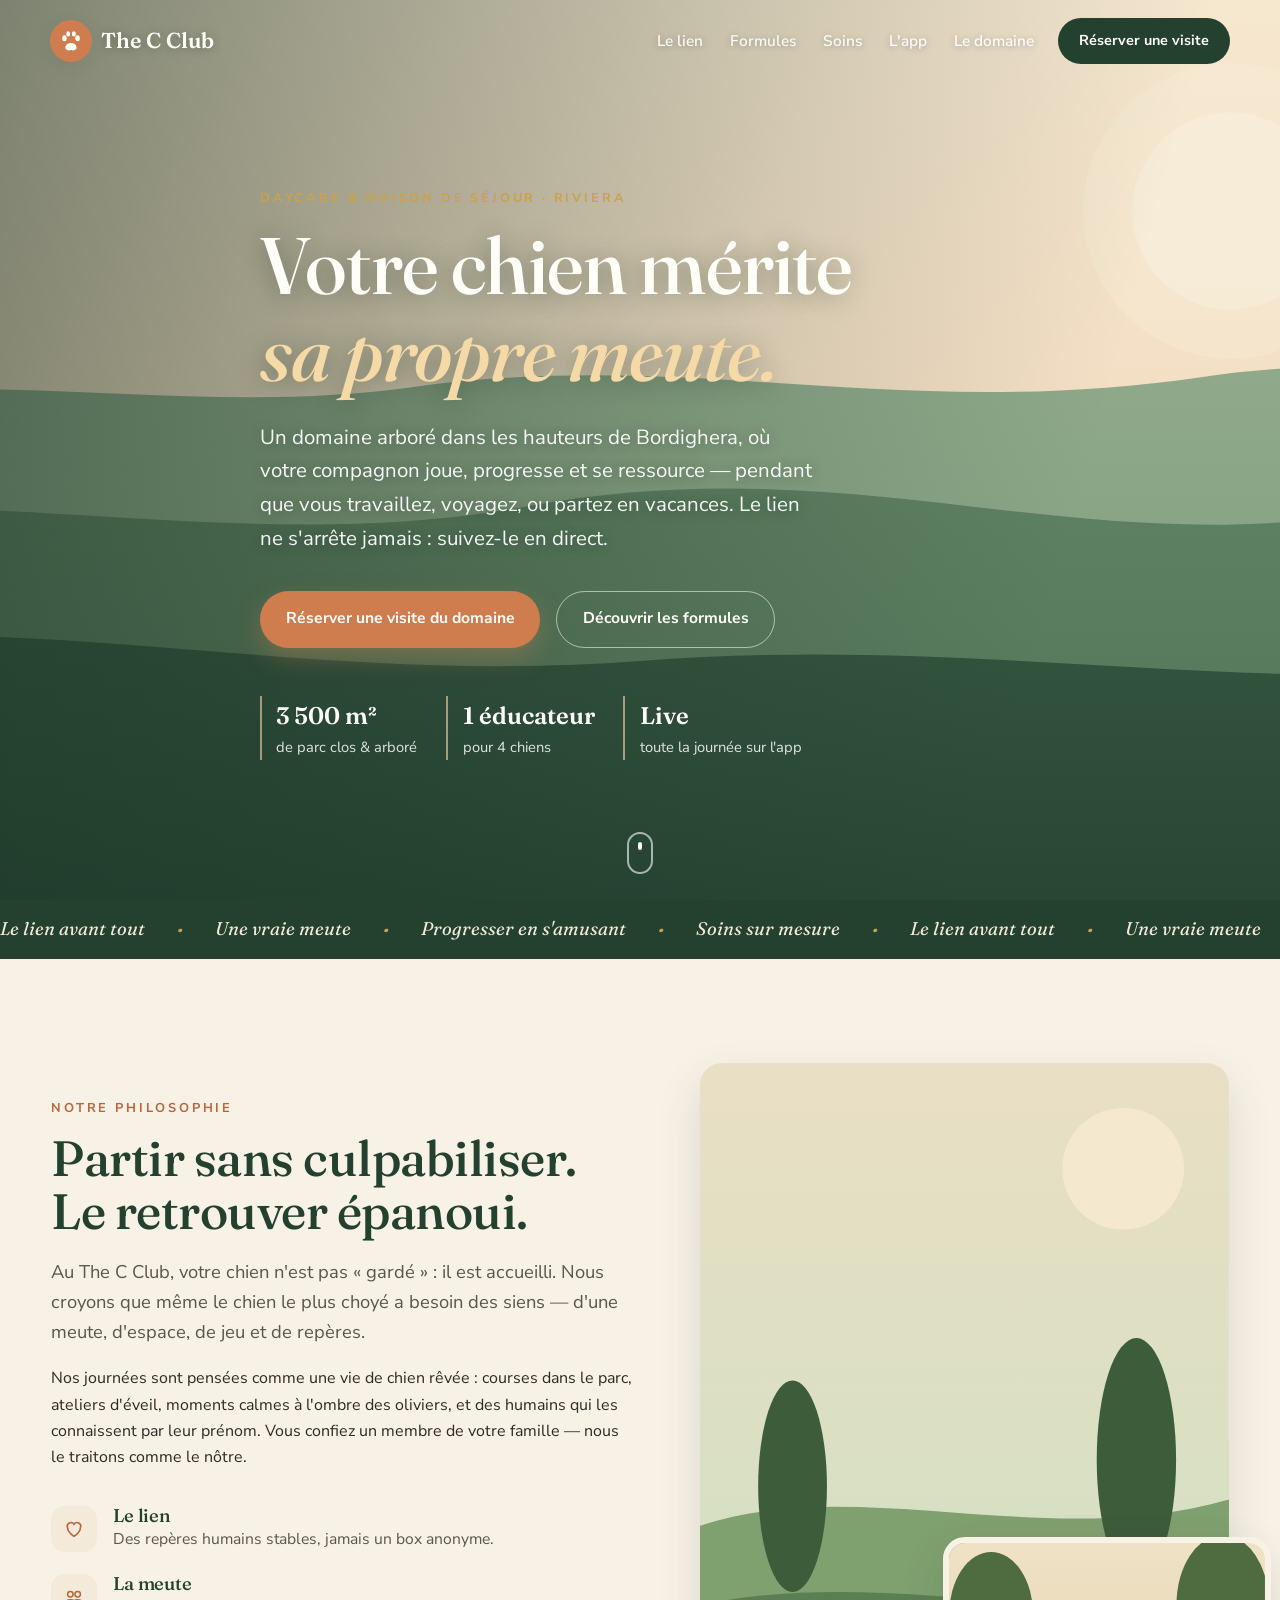
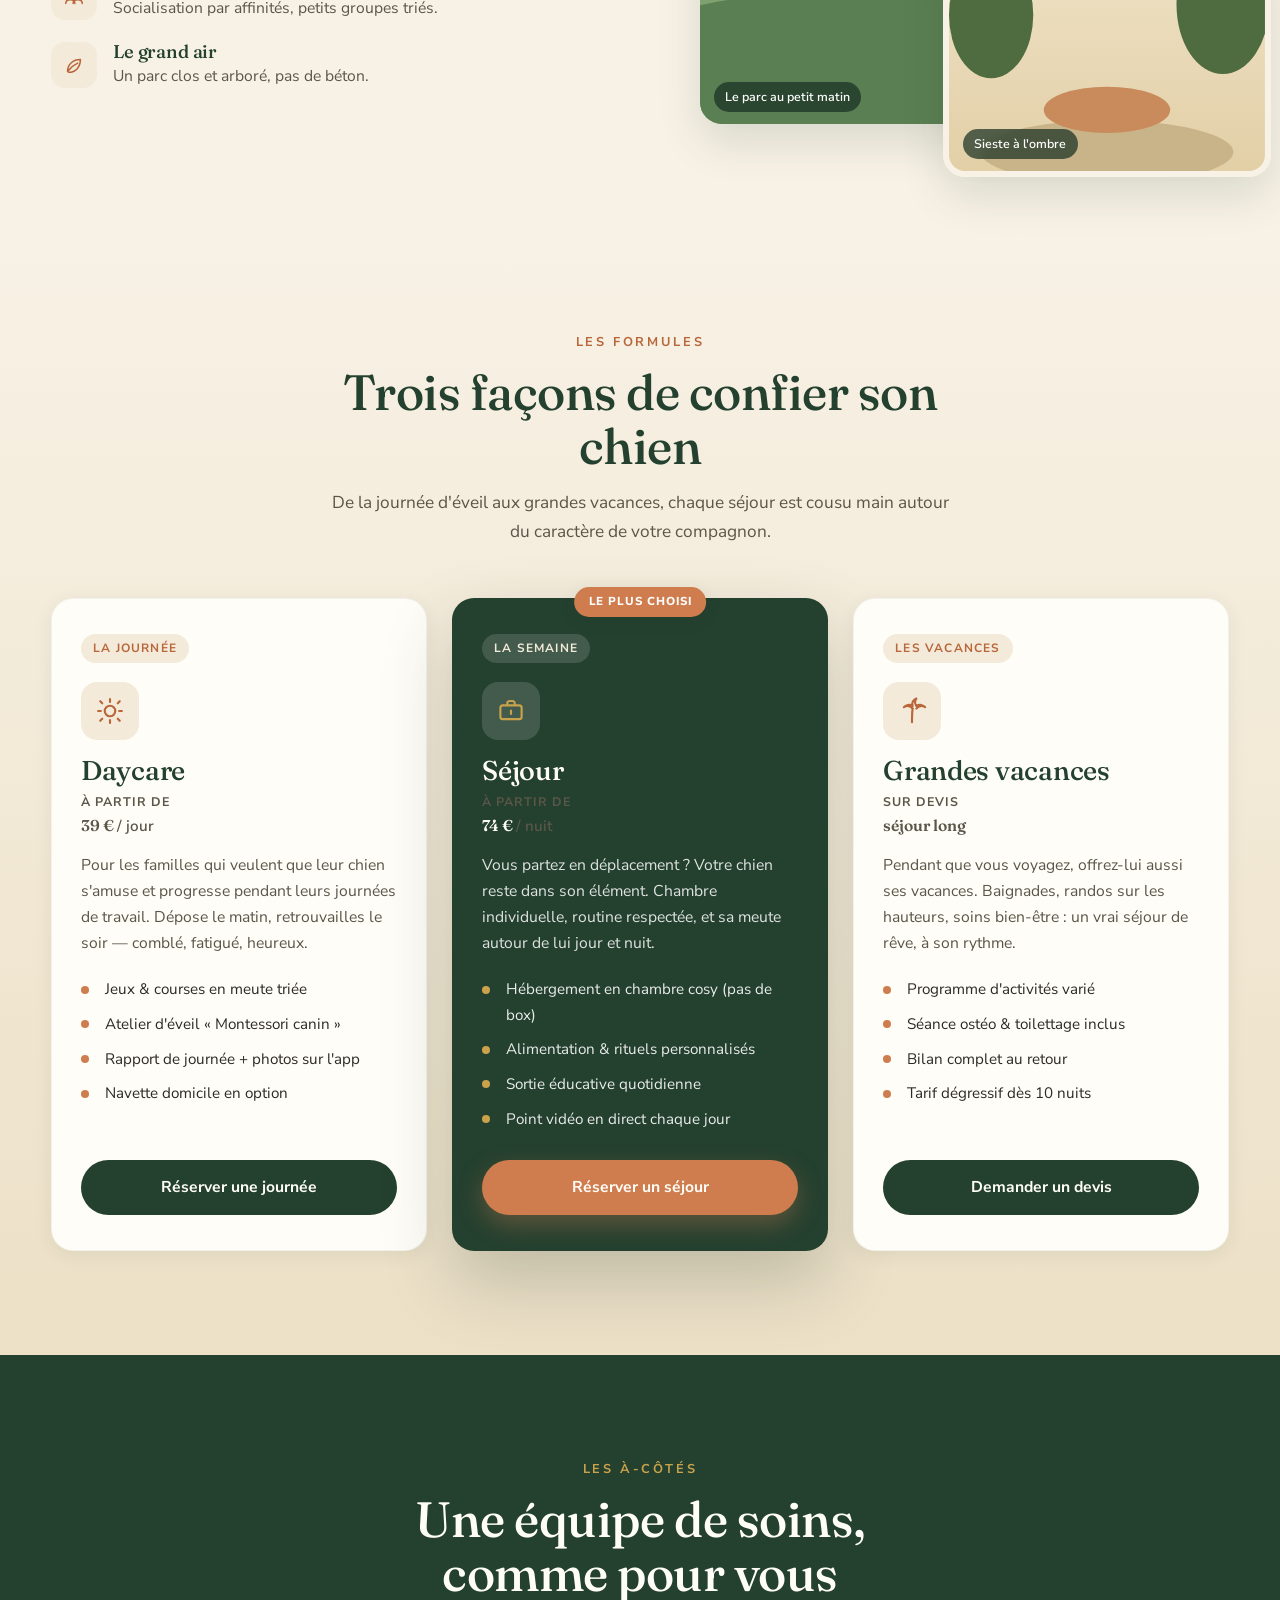
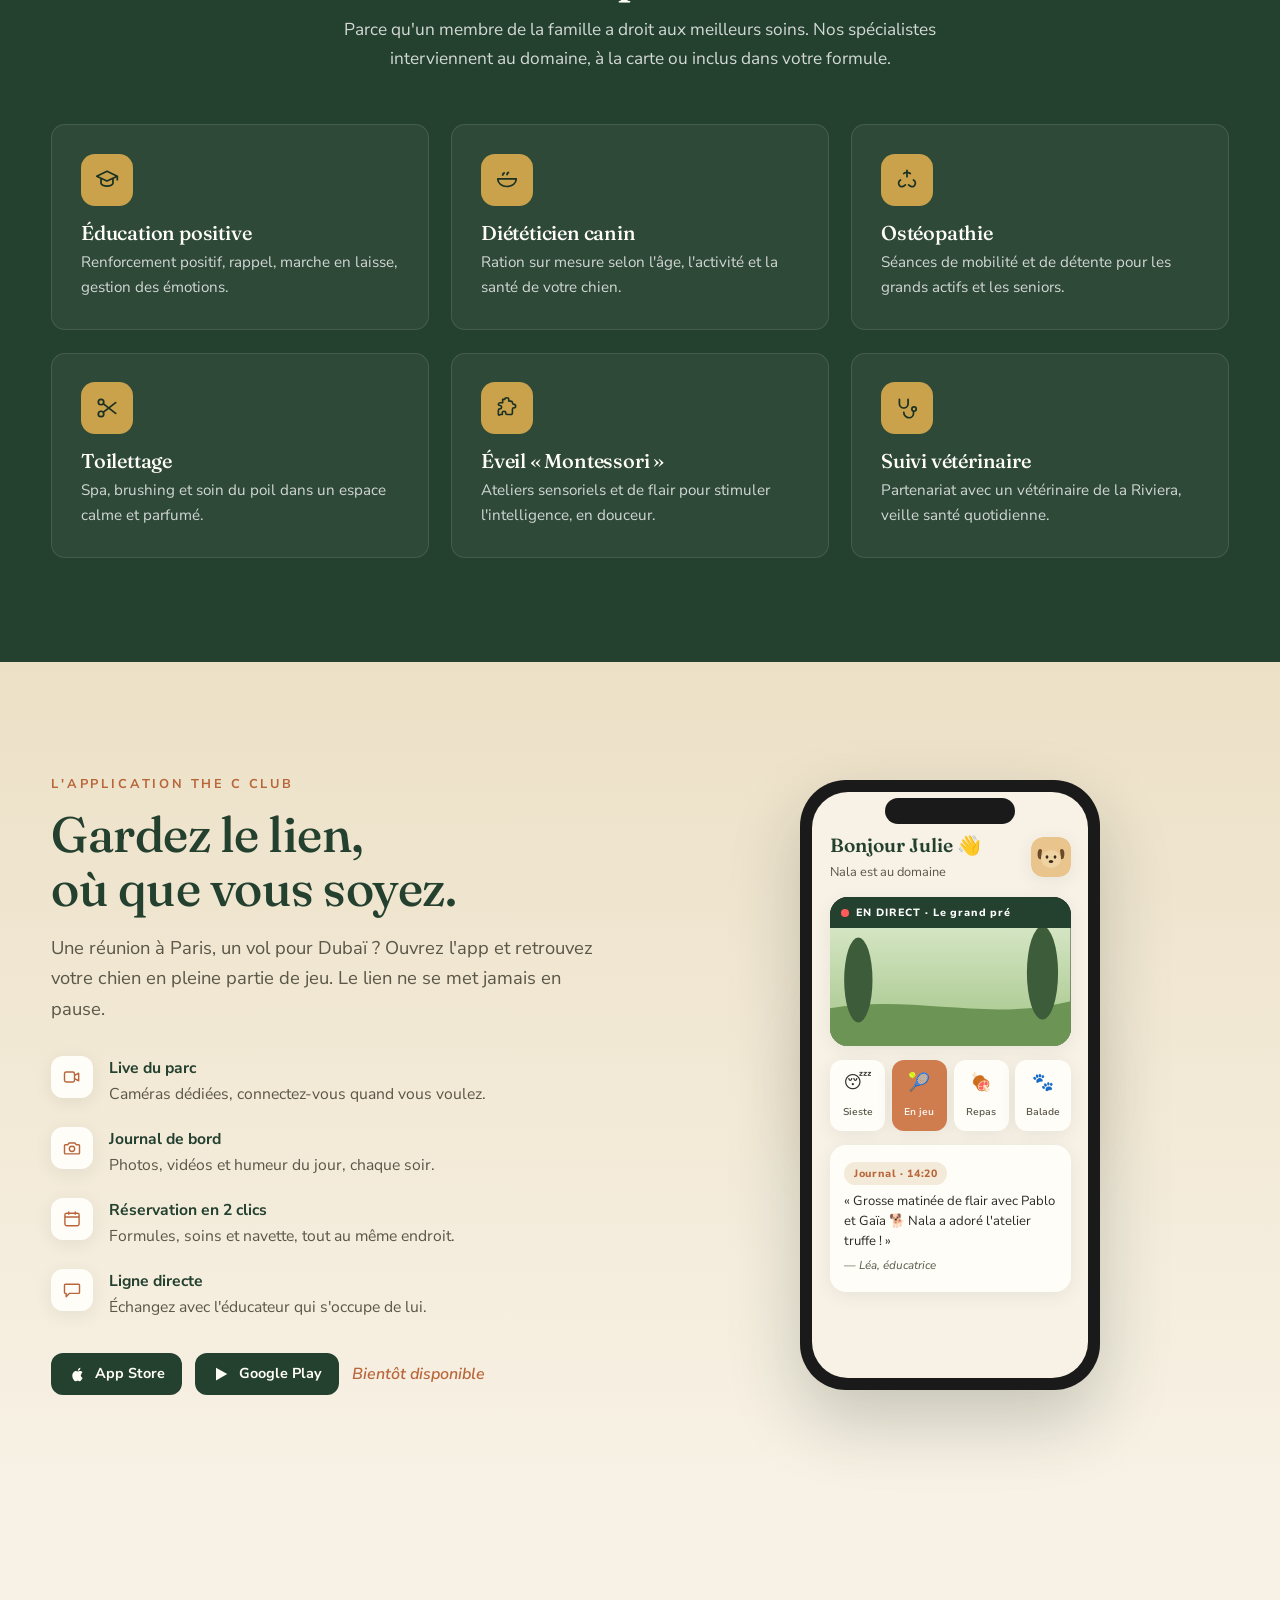
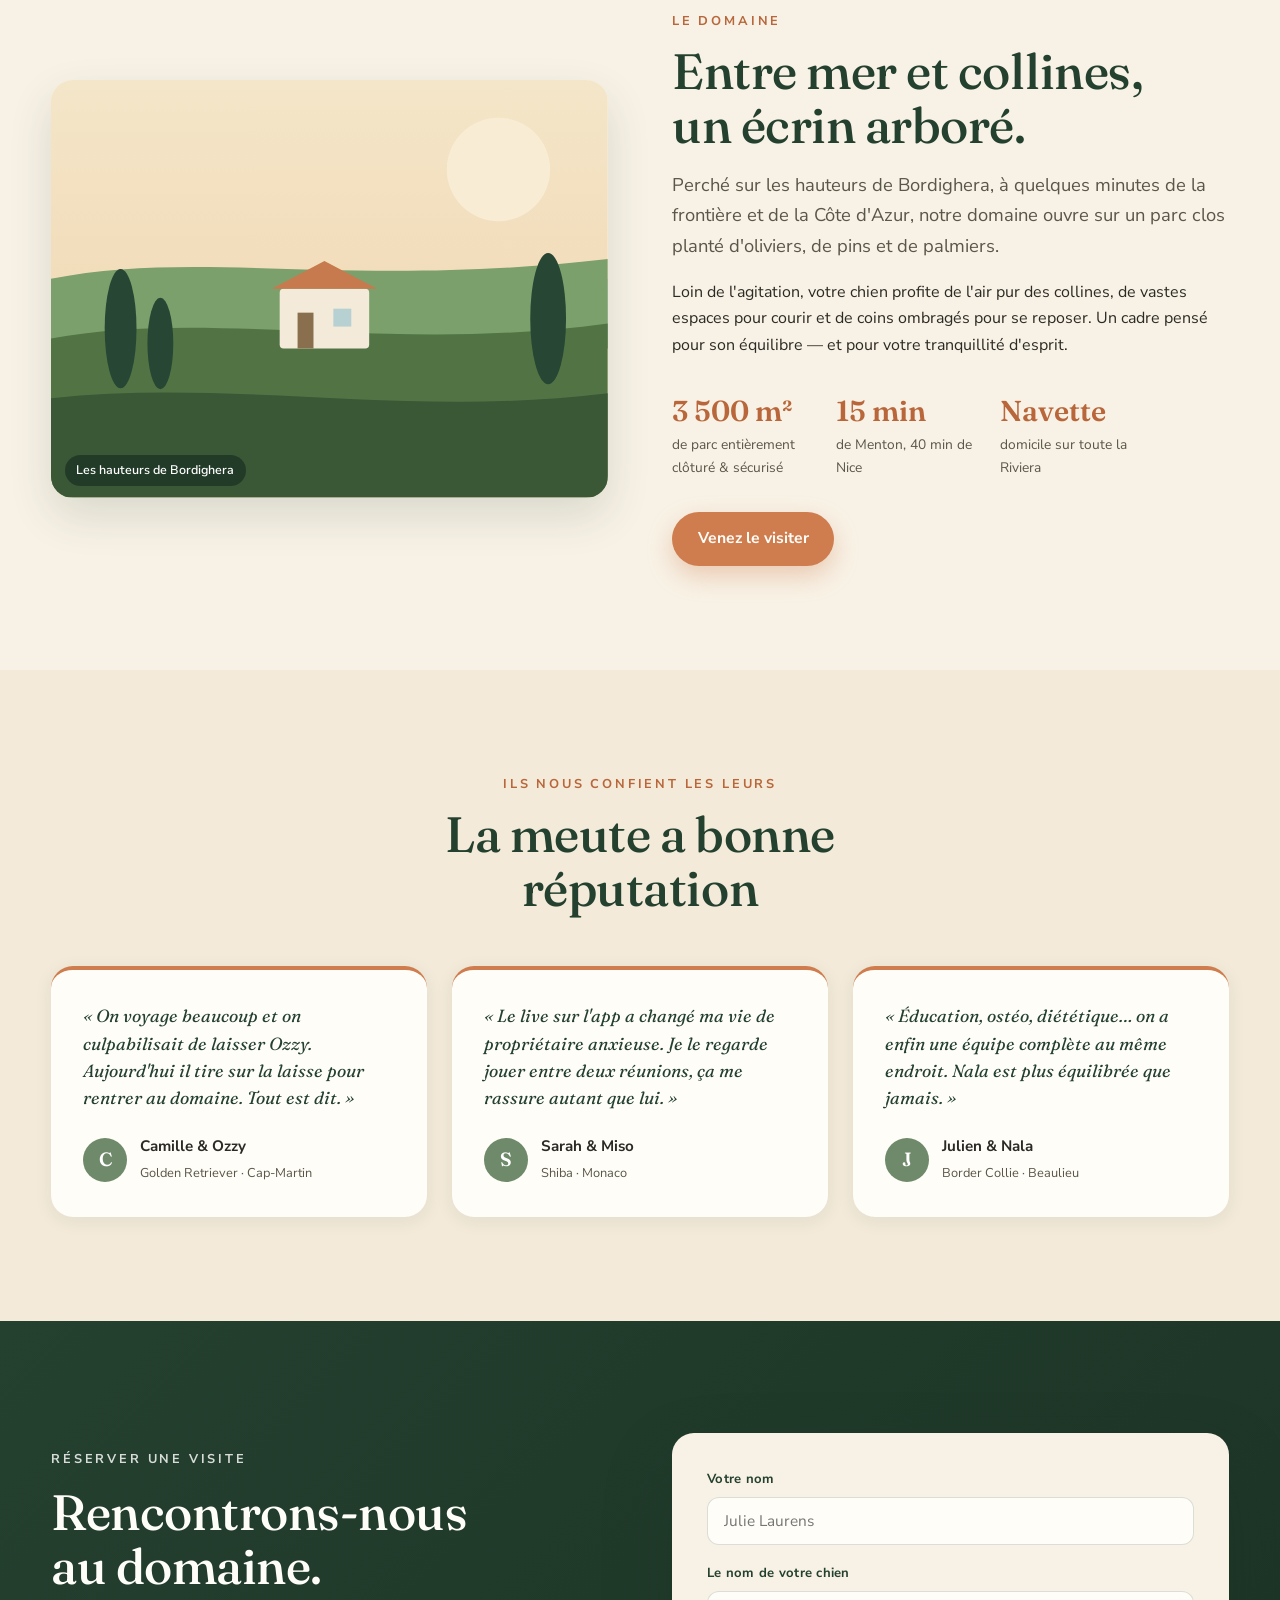
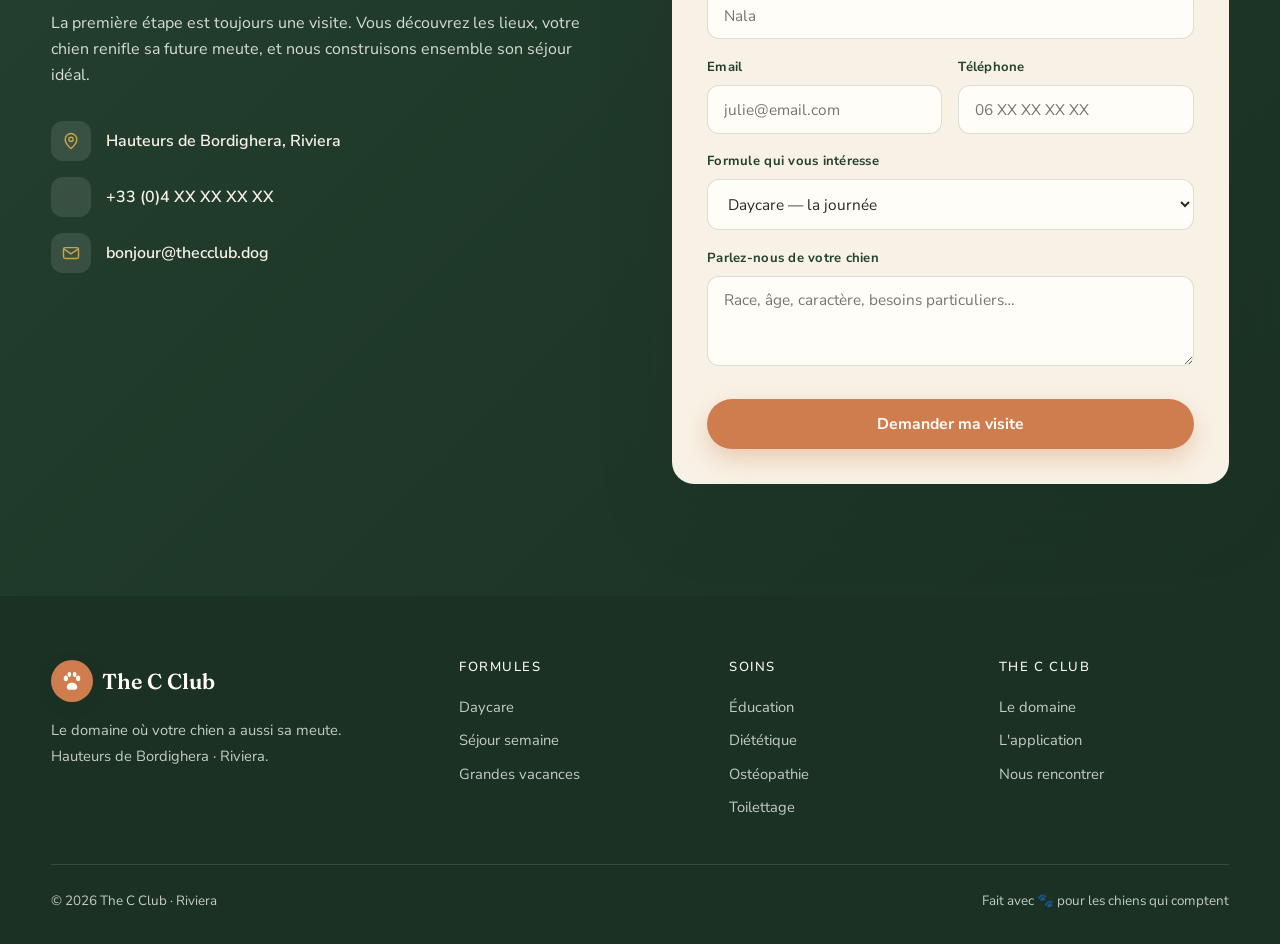
==== index.html @ 2857ec6e "The C Club — site vitrine (daycare & pension canine, Riviera) Co-Authored-By: Claude Opus 4.8 <norep" ====
<!DOCTYPE html>
<html lang="fr">
<head>
  <meta charset="UTF-8" />
  <meta name="viewport" content="width=device-width, initial-scale=1.0" />
  <title>The C Club — Maison de séjour & daycare pour chiens · Riviera</title>
  <meta name="description" content="The C Club — le club où votre chien passe ses journées et ses vacances. Daycare, séjours, éducation, soins et bien-être dans un parc arboré des hauteurs de Bordighera. Suivez-le en direct depuis l'app." />
  <link rel="preconnect" href="https://fonts.googleapis.com" />
  <link rel="preconnect" href="https://fonts.gstatic.com" crossorigin />
  <link href="https://fonts.googleapis.com/css2?family=Fraunces:ital,opsz,wght@0,9..144,400;0,9..144,500;0,9..144,600;1,9..144,400&family=Nunito+Sans:opsz,wght@6..12,400;6..12,500;6..12,600;6..12,700&display=swap" rel="stylesheet" />
  <link rel="stylesheet" href="styles.css" />
</head>
<body>

  <!-- ===================== NAV ===================== -->
  <header class="nav" id="nav">
    <div class="nav__inner">
      <a href="#accueil" class="brand" aria-label="The C Club, accueil">
        <span class="brand__mark" aria-hidden="true">
          <svg viewBox="0 0 32 32" width="30" height="30"><use href="#paw"/></svg>
        </span>
        <span class="brand__text">The&nbsp;C&nbsp;Club</span>
      </a>
      <nav class="nav__links" aria-label="Navigation principale">
        <a href="#concept">Le lien</a>
        <a href="#formules">Formules</a>
        <a href="#soins">Soins</a>
        <a href="#app">L'app</a>
        <a href="#domaine">Le domaine</a>
      </nav>
      <a href="#contact" class="btn btn--nav">Réserver une visite</a>
      <button class="nav__burger" id="burger" aria-label="Ouvrir le menu" aria-expanded="false">
        <span></span><span></span><span></span>
      </button>
    </div>
  </header>

  <!-- ===================== HERO ===================== -->
  <section class="hero" id="accueil">
    <div class="hero__scene" aria-hidden="true">
      <svg class="hero__landscape" viewBox="0 0 1440 640" preserveAspectRatio="xMidYMax slice">
        <defs>
          <linearGradient id="sky" x1="0" y1="0" x2="0" y2="1">
            <stop offset="0" stop-color="#f6e7cf"/>
            <stop offset="0.55" stop-color="#f3ddc2"/>
            <stop offset="1" stop-color="#eecfae"/>
          </linearGradient>
          <linearGradient id="hillFar" x1="0" y1="0" x2="0" y2="1">
            <stop offset="0" stop-color="#8fa98a"/><stop offset="1" stop-color="#7c9a7a"/>
          </linearGradient>
          <linearGradient id="hillMid" x1="0" y1="0" x2="0" y2="1">
            <stop offset="0" stop-color="#5f8163"/><stop offset="1" stop-color="#4f7256"/>
          </linearGradient>
          <linearGradient id="hillNear" x1="0" y1="0" x2="0" y2="1">
            <stop offset="0" stop-color="#33543f"/><stop offset="1" stop-color="#274634"/>
          </linearGradient>
        </defs>
        <rect width="1440" height="640" fill="url(#sky)"/>
        <circle cx="1140" cy="150" r="70" fill="#f7edd8" opacity="0.9"/>
        <circle cx="1140" cy="150" r="105" fill="#f7edd8" opacity="0.35"/>
        <!-- far hills -->
        <path d="M0 300 C 240 250 380 300 560 275 C 760 248 900 300 1120 268 C 1280 245 1380 285 1440 270 L1440 640 L0 640 Z" fill="url(#hillFar)"/>
        <!-- mid hills -->
        <path d="M0 380 C 220 330 420 400 640 360 C 880 316 1040 405 1260 360 C 1350 342 1410 372 1440 360 L1440 640 L0 640 Z" fill="url(#hillMid)"/>
        <!-- near hill / park -->
        <path d="M0 470 C 260 420 460 490 720 470 C 980 450 1180 505 1440 465 L1440 640 L0 640 Z" fill="url(#hillNear)"/>
        <!-- cypress trees (Riviera) -->
        <g fill="#20402f">
          <ellipse cx="180" cy="450" rx="16" ry="70"/><ellipse cx="230" cy="465" rx="13" ry="55"/>
          <ellipse cx="1230" cy="440" rx="17" ry="78"/><ellipse cx="1285" cy="458" rx="12" ry="58"/>
          <ellipse cx="1330" cy="470" rx="14" ry="50"/>
        </g>
      </svg>
    </div>

    <div class="hero__content">
      <p class="eyebrow eyebrow--light">Daycare & maison de séjour · Riviera</p>
      <h1 class="hero__title">Votre chien mérite<br/><em>sa propre meute.</em></h1>
      <p class="hero__lede">
        Un domaine arboré dans les hauteurs de Bordighera, où votre compagnon
        joue, progresse et se ressource — pendant que vous travaillez, voyagez,
        ou partez en vacances. Le lien ne s'arrête jamais&nbsp;: suivez-le en direct.
      </p>
      <div class="hero__cta">
        <a href="#contact" class="btn btn--primary">Réserver une visite du domaine</a>
        <a href="#formules" class="btn btn--ghost">Découvrir les formules</a>
      </div>
      <ul class="hero__trust">
        <li><strong>3&nbsp;500&nbsp;m²</strong> de parc clos & arboré</li>
        <li><strong>1&nbsp;éducateur</strong> pour 4&nbsp;chiens</li>
        <li><strong>Live</strong> toute la journée sur l'app</li>
      </ul>
    </div>

    <!-- playful floating dog -->
    <div class="hero__dog" aria-hidden="true">
      <svg viewBox="0 0 200 200" width="220" height="220"><use href="#dog"/></svg>
    </div>
    <div class="scroll-cue" aria-hidden="true"><span></span></div>
  </section>

  <!-- ===================== BANDEAU VALEURS ===================== -->
  <section class="ticker" aria-hidden="true">
    <div class="ticker__track">
      <span>Le lien avant tout</span><span class="dot">•</span>
      <span>Une vraie meute</span><span class="dot">•</span>
      <span>Progresser en s'amusant</span><span class="dot">•</span>
      <span>Soins sur mesure</span><span class="dot">•</span>
      <span>Le lien avant tout</span><span class="dot">•</span>
      <span>Une vraie meute</span><span class="dot">•</span>
      <span>Progresser en s'amusant</span><span class="dot">•</span>
      <span>Soins sur mesure</span><span class="dot">•</span>
    </div>
  </section>

  <!-- ===================== CONCEPT ===================== -->
  <section class="concept" id="concept">
    <div class="wrap concept__grid">
      <div class="concept__text reveal">
        <p class="eyebrow">Notre philosophie</p>
        <h2>Partir sans culpabiliser.<br/>Le retrouver épanoui.</h2>
        <p class="lead">
          Au The&nbsp;C&nbsp;Club, votre chien n'est pas « gardé » : il est accueilli.
          Nous croyons que même le chien le plus choyé a besoin des siens —
          d'une meute, d'espace, de jeu et de repères.
        </p>
        <p>
          Nos journées sont pensées comme une vie de chien rêvée&nbsp;: courses dans
          le parc, ateliers d'éveil, moments calmes à l'ombre des oliviers, et
          des humains qui les connaissent par leur prénom. Vous confiez un membre
          de votre famille — nous le traitons comme le nôtre.
        </p>
        <div class="pillars">
          <div class="pillar"><span class="pillar__ic"><svg viewBox="0 0 24 24" width="22"><use href="#heart"/></svg></span><div><h3>Le lien</h3><p>Des repères humains stables, jamais un box anonyme.</p></div></div>
          <div class="pillar"><span class="pillar__ic"><svg viewBox="0 0 24 24" width="22"><use href="#pack"/></svg></span><div><h3>La meute</h3><p>Socialisation par affinités, petits groupes triés.</p></div></div>
          <div class="pillar"><span class="pillar__ic"><svg viewBox="0 0 24 24" width="22"><use href="#leaf"/></svg></span><div><h3>Le grand air</h3><p>Un parc clos et arboré, pas de béton.</p></div></div>
        </div>
      </div>
      <div class="concept__visual reveal">
        <div class="photo photo--tall" data-caption="Le parc au petit matin">
          <svg viewBox="0 0 400 520" preserveAspectRatio="xMidYMid slice" aria-hidden="true"><use href="#scene-park"/></svg>
        </div>
        <div class="photo photo--small" data-caption="Sieste à l'ombre">
          <svg viewBox="0 0 300 220" preserveAspectRatio="xMidYMid slice" aria-hidden="true"><use href="#scene-rest"/></svg>
        </div>
      </div>
    </div>
  </section>

  <!-- ===================== FORMULES ===================== -->
  <section class="formules" id="formules">
    <div class="wrap">
      <div class="section-head reveal">
        <p class="eyebrow">Les formules</p>
        <h2>Trois façons de confier son chien</h2>
        <p class="section-head__sub">De la journée d'éveil aux grandes vacances, chaque séjour est cousu main autour du caractère de votre compagnon.</p>
      </div>

      <div class="cards">
        <article class="card reveal">
          <div class="card__tag">La journée</div>
          <div class="card__icon"><svg viewBox="0 0 24 24" width="30"><use href="#sun"/></svg></div>
          <h3>Daycare</h3>
          <p class="card__price"><span>à partir de</span> 39&nbsp;€ <em>/ jour</em></p>
          <p>Pour les familles qui veulent que leur chien s'amuse et progresse pendant leurs journées de travail. Dépose le matin, retrouvailles le soir — comblé, fatigué, heureux.</p>
          <ul class="card__list">
            <li>Jeux & courses en meute triée</li>
            <li>Atelier d'éveil « Montessori canin »</li>
            <li>Rapport de journée + photos sur l'app</li>
            <li>Navette domicile en option</li>
          </ul>
          <a href="#contact" class="btn btn--soft">Réserver une journée</a>
        </article>

        <article class="card card--feature reveal">
          <div class="card__ribbon">Le plus choisi</div>
          <div class="card__tag">La semaine</div>
          <div class="card__icon"><svg viewBox="0 0 24 24" width="30"><use href="#suitcase"/></svg></div>
          <h3>Séjour</h3>
          <p class="card__price"><span>à partir de</span> 74&nbsp;€ <em>/ nuit</em></p>
          <p>Vous partez en déplacement&nbsp;? Votre chien reste dans son élément. Chambre individuelle, routine respectée, et sa meute autour de lui jour et nuit.</p>
          <ul class="card__list">
            <li>Hébergement en chambre cosy (pas de box)</li>
            <li>Alimentation & rituels personnalisés</li>
            <li>Sortie éducative quotidienne</li>
            <li>Point vidéo en direct chaque jour</li>
          </ul>
          <a href="#contact" class="btn btn--primary">Réserver un séjour</a>
        </article>

        <article class="card reveal">
          <div class="card__tag">Les vacances</div>
          <div class="card__icon"><svg viewBox="0 0 24 24" width="30"><use href="#palm"/></svg></div>
          <h3>Grandes vacances</h3>
          <p class="card__price"><span>sur devis</span> séjour long</p>
          <p>Pendant que vous voyagez, offrez-lui aussi ses vacances. Baignades, randos sur les hauteurs, soins bien-être&nbsp;: un vrai séjour de rêve, à son rythme.</p>
          <ul class="card__list">
            <li>Programme d'activités varié</li>
            <li>Séance ostéo & toilettage inclus</li>
            <li>Bilan complet au retour</li>
            <li>Tarif dégressif dès 10 nuits</li>
          </ul>
          <a href="#contact" class="btn btn--soft">Demander un devis</a>
        </article>
      </div>
    </div>
  </section>

  <!-- ===================== SOINS / SERVICES ===================== -->
  <section class="soins" id="soins">
    <div class="wrap">
      <div class="section-head reveal">
        <p class="eyebrow eyebrow--light">Les à-côtés</p>
        <h2>Une équipe de soins, comme pour vous</h2>
        <p class="section-head__sub">Parce qu'un membre de la famille a droit aux meilleurs soins. Nos spécialistes interviennent au domaine, à la carte ou inclus dans votre formule.</p>
      </div>

      <div class="soins__grid">
        <div class="soin reveal"><span class="soin__ic"><svg viewBox="0 0 24 24" width="26"><use href="#graduate"/></svg></span><h3>Éducation positive</h3><p>Renforcement positif, rappel, marche en laisse, gestion des émotions.</p></div>
        <div class="soin reveal"><span class="soin__ic"><svg viewBox="0 0 24 24" width="26"><use href="#bowl"/></svg></span><h3>Diététicien canin</h3><p>Ration sur mesure selon l'âge, l'activité et la santé de votre chien.</p></div>
        <div class="soin reveal"><span class="soin__ic"><svg viewBox="0 0 24 24" width="26"><use href="#hands"/></svg></span><h3>Ostéopathie</h3><p>Séances de mobilité et de détente pour les grands actifs et les seniors.</p></div>
        <div class="soin reveal"><span class="soin__ic"><svg viewBox="0 0 24 24" width="26"><use href="#scissors"/></svg></span><h3>Toilettage</h3><p>Spa, brushing et soin du poil dans un espace calme et parfumé.</p></div>
        <div class="soin reveal"><span class="soin__ic"><svg viewBox="0 0 24 24" width="26"><use href="#puzzle"/></svg></span><h3>Éveil « Montessori »</h3><p>Ateliers sensoriels et de flair pour stimuler l'intelligence, en douceur.</p></div>
        <div class="soin reveal"><span class="soin__ic"><svg viewBox="0 0 24 24" width="26"><use href="#stethoscope"/></svg></span><h3>Suivi vétérinaire</h3><p>Partenariat avec un vétérinaire de la Riviera, veille santé quotidienne.</p></div>
      </div>
    </div>
  </section>

  <!-- ===================== APP ===================== -->
  <section class="app" id="app">
    <div class="wrap app__grid">
      <div class="app__text reveal">
        <p class="eyebrow">L'application The&nbsp;C&nbsp;Club</p>
        <h2>Gardez le lien,<br/>où que vous soyez.</h2>
        <p class="lead">Une réunion à Paris, un vol pour Dubaï&nbsp;? Ouvrez l'app et retrouvez votre chien en pleine partie de jeu. Le lien ne se met jamais en pause.</p>
        <ul class="app__features">
          <li><span><svg viewBox="0 0 24 24" width="20"><use href="#video"/></svg></span><div><strong>Live du parc</strong><br/>Caméras dédiées, connectez-vous quand vous voulez.</div></li>
          <li><span><svg viewBox="0 0 24 24" width="20"><use href="#camera"/></svg></span><div><strong>Journal de bord</strong><br/>Photos, vidéos et humeur du jour, chaque soir.</div></li>
          <li><span><svg viewBox="0 0 24 24" width="20"><use href="#calendar"/></svg></span><div><strong>Réservation en 2 clics</strong><br/>Formules, soins et navette, tout au même endroit.</div></li>
          <li><span><svg viewBox="0 0 24 24" width="20"><use href="#chat"/></svg></span><div><strong>Ligne directe</strong><br/>Échangez avec l'éducateur qui s'occupe de lui.</div></li>
        </ul>
        <div class="app__badges">
          <span class="store-badge"><svg viewBox="0 0 24 24" width="18"><use href="#apple"/></svg> App Store</span>
          <span class="store-badge"><svg viewBox="0 0 24 24" width="18"><use href="#play"/></svg> Google Play</span>
          <em class="app__soon">Bientôt disponible</em>
        </div>
      </div>

      <div class="app__phone reveal">
        <div class="phone">
          <div class="phone__notch"></div>
          <div class="phone__screen">
            <div class="app-ui">
              <div class="app-ui__top">
                <div><p class="app-ui__hello">Bonjour Julie 👋</p><p class="app-ui__sub">Nala est au domaine</p></div>
                <div class="app-ui__ava"><svg viewBox="0 0 40 40" width="40"><use href="#dogface"/></svg></div>
              </div>
              <div class="app-ui__live">
                <div class="app-ui__livehdr"><span class="live-dot"></span> EN DIRECT · Le grand pré</div>
                <div class="app-ui__cam"><svg viewBox="0 0 340 200" preserveAspectRatio="xMidYMid slice" aria-hidden="true"><use href="#scene-live"/></svg></div>
              </div>
              <div class="app-ui__mood">
                <div class="mood"><span>😴</span><small>Sieste</small></div>
                <div class="mood mood--on"><span>🎾</span><small>En jeu</small></div>
                <div class="mood"><span>🍖</span><small>Repas</small></div>
                <div class="mood"><span>🐾</span><small>Balade</small></div>
              </div>
              <div class="app-ui__card">
                <div class="app-ui__cardhdr"><span class="tag-soft">Journal · 14:20</span></div>
                <p>« Grosse matinée de flair avec Pablo et Gaïa 🐕 Nala a adoré l'atelier truffe&nbsp;! »</p>
                <span class="by">— Léa, éducatrice</span>
              </div>
            </div>
          </div>
        </div>
        <div class="app__glow" aria-hidden="true"></div>
      </div>
    </div>
  </section>

  <!-- ===================== DOMAINE ===================== -->
  <section class="domaine" id="domaine">
    <div class="wrap domaine__grid">
      <div class="domaine__visual reveal">
        <div class="photo photo--wide" data-caption="Les hauteurs de Bordighera">
          <svg viewBox="0 0 560 420" preserveAspectRatio="xMidYMid slice" aria-hidden="true"><use href="#scene-domaine"/></svg>
        </div>
      </div>
      <div class="domaine__text reveal">
        <p class="eyebrow">Le domaine</p>
        <h2>Entre mer et collines,<br/>un écrin arboré.</h2>
        <p class="lead">Perché sur les hauteurs de Bordighera, à quelques minutes de la frontière et de la Côte d'Azur, notre domaine ouvre sur un parc clos planté d'oliviers, de pins et de palmiers.</p>
        <p>Loin de l'agitation, votre chien profite de l'air pur des collines, de vastes espaces pour courir et de coins ombragés pour se reposer. Un cadre pensé pour son équilibre — et pour votre tranquillité d'esprit.</p>
        <ul class="domaine__pts">
          <li><strong>3&nbsp;500&nbsp;m²</strong><span>de parc entièrement clôturé & sécurisé</span></li>
          <li><strong>15&nbsp;min</strong><span>de Menton, 40&nbsp;min de Nice</span></li>
          <li><strong>Navette</strong><span>domicile sur toute la Riviera</span></li>
        </ul>
        <a href="#contact" class="btn btn--primary">Venez le visiter</a>
      </div>
    </div>
  </section>

  <!-- ===================== TÉMOIGNAGES ===================== -->
  <section class="temoignages">
    <div class="wrap">
      <div class="section-head reveal"><p class="eyebrow">Ils nous confient les leurs</p><h2>La meute a bonne réputation</h2></div>
      <div class="quotes">
        <blockquote class="quote reveal">
          <p>« On voyage beaucoup et on culpabilisait de laisser Ozzy. Aujourd'hui il tire sur la laisse pour <em>rentrer</em> au domaine. Tout est dit. »</p>
          <footer><span class="quote__ava">C</span><div><strong>Camille & Ozzy</strong><small>Golden Retriever · Cap-Martin</small></div></footer>
        </blockquote>
        <blockquote class="quote reveal">
          <p>« Le live sur l'app a changé ma vie de propriétaire anxieuse. Je le regarde jouer entre deux réunions, ça me rassure autant que lui. »</p>
          <footer><span class="quote__ava">S</span><div><strong>Sarah & Miso</strong><small>Shiba · Monaco</small></div></footer>
        </blockquote>
        <blockquote class="quote reveal">
          <p>« Éducation, ostéo, diététique… on a enfin une équipe complète au même endroit. Nala est plus équilibrée que jamais. »</p>
          <footer><span class="quote__ava">J</span><div><strong>Julien & Nala</strong><small>Border Collie · Beaulieu</small></div></footer>
        </blockquote>
      </div>
    </div>
  </section>

  <!-- ===================== CONTACT / CTA ===================== -->
  <section class="contact" id="contact">
    <div class="wrap contact__grid">
      <div class="contact__intro reveal">
        <p class="eyebrow eyebrow--light">Réserver une visite</p>
        <h2>Rencontrons-nous<br/>au domaine.</h2>
        <p>La première étape est toujours une visite. Vous découvrez les lieux, votre chien renifle sa future meute, et nous construisons ensemble son séjour idéal.</p>
        <ul class="contact__info">
          <li><span><svg viewBox="0 0 24 24" width="20"><use href="#pin"/></svg></span>Hauteurs de Bordighera, Riviera</li>
          <li><span><svg viewBox="0 0 24 24" width="20"><use href="#phone"/></svg></span>+33 (0)4 XX XX XX XX</li>
          <li><span><svg viewBox="0 0 24 24" width="20"><use href="#mail"/></svg></span>bonjour@thecclub.dog</li>
        </ul>
      </div>

      <form class="contact__form reveal" id="contactForm" novalidate>
        <div class="field"><label for="name">Votre nom</label><input id="name" name="name" type="text" placeholder="Julie Laurens" required /></div>
        <div class="field"><label for="dog">Le nom de votre chien</label><input id="dog" name="dog" type="text" placeholder="Nala" /></div>
        <div class="field field--row">
          <div><label for="email">Email</label><input id="email" name="email" type="email" placeholder="julie@email.com" required /></div>
          <div><label for="phone">Téléphone</label><input id="phone" name="phone" type="tel" placeholder="06 XX XX XX XX" /></div>
        </div>
        <div class="field"><label for="formule">Formule qui vous intéresse</label>
          <select id="formule" name="formule">
            <option>Daycare — la journée</option>
            <option>Séjour — la semaine</option>
            <option>Grandes vacances</option>
            <option>Je ne sais pas encore</option>
          </select>
        </div>
        <div class="field"><label for="msg">Parlez-nous de votre chien</label><textarea id="msg" name="msg" rows="3" placeholder="Race, âge, caractère, besoins particuliers…"></textarea></div>
        <button type="submit" class="btn btn--primary btn--block">Demander ma visite</button>
        <p class="form-note" id="formNote" hidden>Merci&nbsp;! Nous vous recontactons sous 24&nbsp;h pour organiser votre visite. 🐾</p>
      </form>
    </div>
  </section>

  <!-- ===================== FOOTER ===================== -->
  <footer class="footer">
    <div class="wrap footer__grid">
      <div class="footer__brand">
        <a href="#accueil" class="brand brand--light">
          <span class="brand__mark" aria-hidden="true"><svg viewBox="0 0 32 32" width="28"><use href="#paw"/></svg></span>
          <span class="brand__text">The&nbsp;C&nbsp;Club</span>
        </a>
        <p>Le domaine où votre chien a aussi sa meute.<br/>Hauteurs de Bordighera · Riviera.</p>
      </div>
      <div class="footer__col"><h4>Formules</h4><a href="#formules">Daycare</a><a href="#formules">Séjour semaine</a><a href="#formules">Grandes vacances</a></div>
      <div class="footer__col"><h4>Soins</h4><a href="#soins">Éducation</a><a href="#soins">Diététique</a><a href="#soins">Ostéopathie</a><a href="#soins">Toilettage</a></div>
      <div class="footer__col"><h4>The C Club</h4><a href="#domaine">Le domaine</a><a href="#app">L'application</a><a href="#contact">Nous rencontrer</a></div>
    </div>
    <div class="footer__bottom wrap">
      <span>© 2026 The C Club · Riviera</span>
      <span>Fait avec 🐾 pour les chiens qui comptent</span>
    </div>
  </footer>

  <!-- ===================== SVG SPRITE (icons + scenes) ===================== -->
  <svg width="0" height="0" style="position:absolute" aria-hidden="true">
    <defs>
      <symbol id="paw" viewBox="0 0 32 32"><path fill="currentColor" d="M16 18c-3.2 0-6 2.2-6 5 0 2 1.7 3 4 3 1 0 1.3-.4 2-.4s1 .4 2 .4c2.3 0 4-1 4-3 0-2.8-2.8-5-6-5Z"/><ellipse cx="9" cy="13" rx="2.4" ry="3.2" fill="currentColor"/><ellipse cx="23" cy="13" rx="2.4" ry="3.2" fill="currentColor"/><ellipse cx="13" cy="8.5" rx="2.1" ry="2.8" fill="currentColor"/><ellipse cx="19" cy="8.5" rx="2.1" ry="2.8" fill="currentColor"/></symbol>

      <symbol id="heart" viewBox="0 0 24 24"><path fill="none" stroke="currentColor" stroke-width="1.8" stroke-linejoin="round" d="M12 20s-7-4.6-7-9.6A3.9 3.9 0 0 1 12 7a3.9 3.9 0 0 1 7 3.4C19 15.4 12 20 12 20Z"/></symbol>
      <symbol id="pack" viewBox="0 0 24 24"><g fill="none" stroke="currentColor" stroke-width="1.6"><circle cx="8" cy="9" r="3"/><circle cx="16" cy="9" r="3"/><path stroke-linecap="round" d="M3 19c0-2.5 2.2-4 5-4s5 1.5 5 4M11 19c0-2.5 2.2-4 5-4s5 1.5 5 4"/></g></symbol>
      <symbol id="leaf" viewBox="0 0 24 24"><path fill="none" stroke="currentColor" stroke-width="1.7" stroke-linecap="round" stroke-linejoin="round" d="M5 19c0-8 6-13 14-13 0 8-5 14-13 14M6 18c3-4 6-6 10-8"/></symbol>
      <symbol id="sun" viewBox="0 0 24 24"><g fill="none" stroke="currentColor" stroke-width="1.7" stroke-linecap="round"><circle cx="12" cy="12" r="4.2"/><path d="M12 2.5v2.2M12 19.3v2.2M4.2 4.2l1.6 1.6M18.2 18.2l1.6 1.6M2.5 12h2.2M19.3 12h2.2M4.2 19.8l1.6-1.6M18.2 5.8l1.6-1.6"/></g></symbol>
      <symbol id="suitcase" viewBox="0 0 24 24"><g fill="none" stroke="currentColor" stroke-width="1.7" stroke-linejoin="round"><rect x="3.5" y="7.5" width="17" height="11" rx="2"/><path d="M9 7.5V6a2 2 0 0 1 2-2h2a2 2 0 0 1 2 2v1.5M12 11v4"/></g></symbol>
      <symbol id="palm" viewBox="0 0 24 24"><g fill="none" stroke="currentColor" stroke-width="1.7" stroke-linecap="round" stroke-linejoin="round"><path d="M12 21c0-5 0-8 .5-11"/><path d="M12.5 10c-2-2-5-2.5-7-1 1.5-2 4.5-2.5 7-1-1-2.5.5-5 3-6-1.5 2-1 4.5 0 6 2.5-1.5 5.5-1 7 1-2-1.5-5-1-7 1"/></g></symbol>
      <symbol id="graduate" viewBox="0 0 24 24"><g fill="none" stroke="currentColor" stroke-width="1.6" stroke-linejoin="round"><path d="M12 4 2.5 8.5 12 13l9.5-4.5L12 4Z"/><path d="M6.5 11v4c0 1.4 2.5 2.6 5.5 2.6s5.5-1.2 5.5-2.6v-4M21.5 8.5v4"/></g></symbol>
      <symbol id="bowl" viewBox="0 0 24 24"><g fill="none" stroke="currentColor" stroke-width="1.6" stroke-linejoin="round"><path d="M3.5 11h17c0 4-3.8 7-8.5 7s-8.5-3-8.5-7Z"/><path d="M8 8c0-1.5 1-2.5 2-2.5M12 7.5c0-1.5 1-2.5 2-2.5"/></g></symbol>
      <symbol id="hands" viewBox="0 0 24 24"><g fill="none" stroke="currentColor" stroke-width="1.6" stroke-linecap="round" stroke-linejoin="round"><path d="M6 12c-1.5 1-2.5 3-1 5s4 1 5.5-.5M18 12c1.5 1 2.5 3 1 5s-4 1-5.5-.5"/><path d="M9 6c1-1.5 4-1.5 6 0M12 3v6"/></g></symbol>
      <symbol id="scissors" viewBox="0 0 24 24"><g fill="none" stroke="currentColor" stroke-width="1.6" stroke-linecap="round"><circle cx="6.5" cy="6.5" r="2.5"/><circle cx="6.5" cy="17.5" r="2.5"/><path d="M8.7 8.2 20 17M8.7 15.8 20 7"/></g></symbol>
      <symbol id="puzzle" viewBox="0 0 24 24"><path fill="none" stroke="currentColor" stroke-width="1.5" stroke-linejoin="round" d="M10 4c0-1 .9-1.5 1.8-1.5S13.6 3 13.6 4v1.6h1.8c1 0 1.6.7 1.6 1.6s.6 1.4 1.5 1.4 1.5.7 1.5 1.6-.6 1.6-1.5 1.6-1.5.6-1.5 1.4v3.2c0 1-.7 1.6-1.6 1.6h-3.2c-.8 0-1.4-.6-1.4-1.5s-.7-1.5-1.6-1.5-1.6.6-1.6 1.5.6 1.5-.6 1.5H5.6C4.7 19 4 18.4 4 17.4v-3.2c0-.8.6-1.4 1.5-1.4S7 12.2 7 11.3s-.6-1.6-1.5-1.6S4 9.1 4 8.8 4.6 7.2 5.6 7.2H8V4Z"/></symbol>
      <symbol id="stethoscope" viewBox="0 0 24 24"><g fill="none" stroke="currentColor" stroke-width="1.6" stroke-linecap="round" stroke-linejoin="round"><path d="M5 4v4a4 4 0 0 0 8 0V4"/><path d="M9 16v0a5 5 0 0 0 5 5 4 4 0 0 0 4-4v-2"/><circle cx="18.5" cy="13" r="2"/></g></symbol>

      <symbol id="video" viewBox="0 0 24 24"><g fill="none" stroke="currentColor" stroke-width="1.7" stroke-linejoin="round"><rect x="3" y="6" width="12" height="12" rx="2"/><path d="m15 10 5-2.5v9L15 14"/></g></symbol>
      <symbol id="camera" viewBox="0 0 24 24"><g fill="none" stroke="currentColor" stroke-width="1.7" stroke-linejoin="round"><path d="M4 8h3l1.5-2h7L17 8h3a1 1 0 0 1 1 1v9a1 1 0 0 1-1 1H4a1 1 0 0 1-1-1V9a1 1 0 0 1 1-1Z"/><circle cx="12" cy="13" r="3.2"/></g></symbol>
      <symbol id="calendar" viewBox="0 0 24 24"><g fill="none" stroke="currentColor" stroke-width="1.7" stroke-linejoin="round"><rect x="3.5" y="5" width="17" height="15" rx="2"/><path d="M3.5 9.5h17M8 3v4M16 3v4"/></g></symbol>
      <symbol id="chat" viewBox="0 0 24 24"><path fill="none" stroke="currentColor" stroke-width="1.7" stroke-linejoin="round" d="M4 5h16a1 1 0 0 1 1 1v9a1 1 0 0 1-1 1H9l-4 4v-4H4a1 1 0 0 1-1-1V6a1 1 0 0 1 1-1Z"/></symbol>
      <symbol id="apple" viewBox="0 0 24 24"><path fill="currentColor" d="M16.4 12.6c0-2 1.6-3 1.7-3-1-1.4-2.4-1.6-3-1.6-1.3-.1-2.5.7-3.1.7-.6 0-1.6-.7-2.7-.7-1.4 0-2.7.8-3.4 2C3.4 12.4 4.4 17 6 19.4c.7 1.1 1.6 2.4 2.7 2.3 1.1 0 1.5-.7 2.8-.7 1.3 0 1.7.7 2.8.7 1.2 0 1.9-1.1 2.6-2.2.8-1.2 1.2-2.4 1.2-2.5-.1 0-2.4-.9-2.5-3.7ZM14.3 6.3c.6-.7 1-1.7.9-2.7-.9 0-1.9.6-2.5 1.3-.5.6-1 1.6-.9 2.6 1 .1 2-.5 2.5-1.2Z"/></symbol>
      <symbol id="play" viewBox="0 0 24 24"><path fill="currentColor" d="M4 3.5 19 12 4 20.5v-17Z"/></symbol>
      <symbol id="pin" viewBox="0 0 24 24"><g fill="none" stroke="currentColor" stroke-width="1.7" stroke-linejoin="round"><path d="M12 21s7-5.6 7-11a7 7 0 1 0-14 0c0 5.4 7 11 7 11Z"/><circle cx="12" cy="10" r="2.6"/></g></symbol>
      <symbol id="phone" viewBox="0 0 24 24"><path fill="none" stroke="currentColor" stroke-width="1.7" stroke-linejoin="round" d="M6.5 3.5h3l1.5 4-2 1.5a11 11 0 0 0 5 5l1.5-2 4 1.5v3a1.5 1.5 0 0 1-1.7 1.5C11.6 20.5 3.5 12.4 3.5 5.2A1.5 1.5 0 0 1 5 3.5Z"/></symbol>
      <symbol id="mail" viewBox="0 0 24 24"><g fill="none" stroke="currentColor" stroke-width="1.7" stroke-linejoin="round"><rect x="3" y="5.5" width="18" height="13" rx="2"/><path d="m3.5 7 8.5 6 8.5-6"/></g></symbol>

      <symbol id="dogface" viewBox="0 0 40 40"><rect width="40" height="40" rx="12" fill="#e9c48c"/><path fill="#6b4a2b" d="M9 12c-2 0-3 4-2 8 .5 2 2 2.5 3 2l1-9c-.5-.7-1.3-1-2-1Zm22 0c2 0 3 4 2 8-.5 2-2 2.5-3 2l-1-9c.5-.7 1.3-1 2-1Z"/><ellipse cx="20" cy="22" rx="10" ry="9" fill="#f0d3a3"/><ellipse cx="16" cy="20" rx="1.4" ry="1.8" fill="#3a2a1a"/><ellipse cx="24" cy="20" rx="1.4" ry="1.8" fill="#3a2a1a"/><ellipse cx="20" cy="24.5" rx="2.2" ry="1.6" fill="#3a2a1a"/></symbol>

      <!-- Scenes: illustrative gradients + dog silhouettes -->
      <symbol id="dog" viewBox="0 0 200 200">
        <ellipse cx="100" cy="176" rx="52" ry="10" fill="#000" opacity="0.10"/>
        <path fill="#e6b878" d="M60 92c-10-4-16-14-14-24 1-6 6-9 10-6l10 8Z"/>
        <path fill="#e6b878" d="M140 92c10-4 16-14 14-24-1-6-6-9-10-6l-10 8Z"/>
        <ellipse cx="100" cy="110" rx="46" ry="42" fill="#f1cc94"/>
        <ellipse cx="100" cy="150" rx="40" ry="30" fill="#f6d9ab"/>
        <circle cx="82" cy="104" r="5" fill="#3a2a1a"/>
        <circle cx="118" cy="104" r="5" fill="#3a2a1a"/>
        <ellipse cx="100" cy="122" rx="8" ry="6" fill="#3a2a1a"/>
        <path d="M100 128c0 6-6 8-10 6M100 128c0 6 6 8 10 6" fill="none" stroke="#3a2a1a" stroke-width="2.5" stroke-linecap="round"/>
      </symbol>

      <symbol id="scene-park" viewBox="0 0 400 520">
        <defs><linearGradient id="sp" x1="0" y1="0" x2="0" y2="1"><stop offset="0" stop-color="#eadfc4"/><stop offset="1" stop-color="#cfe0c2"/></linearGradient></defs>
        <rect width="400" height="520" fill="url(#sp)"/>
        <path d="M0 360 C 120 320 260 380 400 340 L400 520 L0 520Z" fill="#7fa06f"/>
        <path d="M0 420 C 140 390 280 440 400 410 L400 520 L0 520Z" fill="#5a7f52"/>
        <g fill="#3c5c3a"><ellipse cx="70" cy="330" rx="26" ry="80"/><ellipse cx="330" cy="310" rx="30" ry="92"/></g>
        <circle cx="320" cy="90" r="46" fill="#f7ecd2" opacity="0.85"/>
        <g transform="translate(150 400) scale(1.1)"><use href="#dog"/></g>
      </symbol>
      <symbol id="scene-rest" viewBox="0 0 300 220">
        <defs><linearGradient id="sr" x1="0" y1="0" x2="0" y2="1"><stop offset="0" stop-color="#efe2c6"/><stop offset="1" stop-color="#e2cfa6"/></linearGradient></defs>
        <rect width="300" height="220" fill="url(#sr)"/>
        <ellipse cx="150" cy="200" rx="120" ry="30" fill="#c9b489"/>
        <g fill="#4f6b40"><ellipse cx="40" cy="70" rx="40" ry="60"/><ellipse cx="260" cy="60" rx="44" ry="66"/></g>
        <ellipse cx="150" cy="160" rx="60" ry="22" fill="#c98b5c"/>
        <g transform="translate(120 120) scale(0.55)"><use href="#dog"/></g>
      </symbol>
      <symbol id="scene-live" viewBox="0 0 340 200">
        <defs><linearGradient id="slv" x1="0" y1="0" x2="0" y2="1"><stop offset="0" stop-color="#d9e8c9"/><stop offset="1" stop-color="#9cc07f"/></linearGradient></defs>
        <rect width="340" height="200" fill="url(#slv)"/>
        <path d="M0 130 C 120 110 220 150 340 120 L340 200 L0 200Z" fill="#6b9455"/>
        <g fill="#3c5c3a"><ellipse cx="40" cy="90" rx="20" ry="60"/><ellipse cx="300" cy="80" rx="22" ry="66"/></g>
        <g transform="translate(120 70) scale(0.7)"><use href="#dog"/></g>
        <g transform="translate(210 100) scale(0.5)"><use href="#dog"/></g>
      </symbol>
      <symbol id="scene-domaine" viewBox="0 0 560 420">
        <defs>
          <linearGradient id="sd" x1="0" y1="0" x2="0" y2="1"><stop offset="0" stop-color="#f4e6c9"/><stop offset="1" stop-color="#f0d2ab"/></linearGradient>
          <linearGradient id="sea" x1="0" y1="0" x2="0" y2="1"><stop offset="0" stop-color="#8fc4c8"/><stop offset="1" stop-color="#6ba7ad"/></linearGradient>
        </defs>
        <rect width="560" height="420" fill="url(#sd)"/>
        <circle cx="450" cy="90" r="52" fill="#f9efd6" opacity="0.9"/>
        <rect y="200" width="560" height="70" fill="url(#sea)" opacity="0.75"/>
        <path d="M0 200 C 150 170 300 210 560 180 L560 270 L0 270Z" fill="#7ba06c"/>
        <path d="M0 260 C 160 230 340 275 560 245 L560 420 L0 420Z" fill="#527445"/>
        <path d="M0 320 C 180 300 360 340 560 315 L560 420 L0 420Z" fill="#3a5836"/>
        <g fill="#274634"><ellipse cx="70" cy="250" rx="16" ry="60"/><ellipse cx="110" cy="265" rx="13" ry="46"/><ellipse cx="500" cy="240" rx="18" ry="66"/></g>
        <!-- little villa -->
        <g transform="translate(230 210)"><rect width="90" height="60" rx="4" fill="#f3ead9"/><path d="M-8 0 L45 -28 L98 0Z" fill="#c67a4e"/><rect x="18" y="24" width="16" height="36" fill="#8a6f4e"/><rect x="54" y="20" width="18" height="18" fill="#b7d0d2"/></g>
      </symbol>
    </defs>
  </svg>

  <script src="script.js"></script>
</body>
</html>
---- styles.css ----
/* ============================================================
   THE C CLUB — feuille de style
   Palette : collines de la Riviera, oliviers, terre cuite, soleil
   ============================================================ */

:root {
  --forest: #24402f;
  --forest-deep: #1a3123;
  --sage: #6f8a6a;
  --sage-soft: #aebfa4;
  --cream: #f8f2e6;
  --cream-2: #f3ead9;
  --sand: #ece0c6;
  --terracotta: #cf7d4f;
  --terracotta-deep: #b8663a;
  --gold: #c9a24b;
  --ink: #2c2a24;
  --ink-soft: #5a5648;
  --white: #fffdf8;

  --radius: 22px;
  --radius-sm: 14px;
  --shadow-sm: 0 4px 18px rgba(36, 64, 47, 0.08);
  --shadow-md: 0 18px 44px rgba(36, 64, 47, 0.14);
  --shadow-lg: 0 30px 70px rgba(26, 49, 35, 0.22);

  --serif: "Fraunces", Georgia, "Times New Roman", serif;
  --sans: "Nunito Sans", system-ui, -apple-system, sans-serif;

  --maxw: 1180px;
}

* { box-sizing: border-box; margin: 0; padding: 0; }

html { scroll-behavior: smooth; }
@media (prefers-reduced-motion: reduce) { html { scroll-behavior: auto; } }

body {
  font-family: var(--sans);
  color: var(--ink);
  background: var(--cream);
  line-height: 1.65;
  -webkit-font-smoothing: antialiased;
  overflow-x: hidden;
}

h1, h2, h3, h4 { font-family: var(--serif); font-weight: 500; line-height: 1.08; letter-spacing: -0.01em; color: var(--forest); }
h2 { font-size: clamp(2rem, 4vw, 3.1rem); }
em { font-style: italic; }
a { color: inherit; text-decoration: none; }
img, svg { display: block; max-width: 100%; }

.wrap { width: min(var(--maxw), 92%); margin-inline: auto; }

/* ---------- Eyebrow / section head ---------- */
.eyebrow {
  font-size: 0.8rem; letter-spacing: 0.22em; text-transform: uppercase;
  font-weight: 700; color: var(--terracotta-deep); margin-bottom: 0.8rem;
}
.eyebrow--light { color: var(--gold); }
.section-head { text-align: center; max-width: 620px; margin: 0 auto 3.2rem; }
.section-head__sub { color: var(--ink-soft); font-size: 1.08rem; margin-top: 1rem; }
.lead { font-size: 1.15rem; color: var(--ink-soft); margin: 1.1rem 0; }

/* ---------- Buttons ---------- */
.btn {
  display: inline-flex; align-items: center; justify-content: center; gap: 0.5rem;
  font-family: var(--sans); font-weight: 700; font-size: 0.98rem;
  padding: 0.9rem 1.6rem; border-radius: 100px; border: none; cursor: pointer;
  transition: transform 0.25s ease, box-shadow 0.25s ease, background 0.25s ease;
  white-space: nowrap;
}
.btn--primary { background: var(--terracotta); color: var(--white); box-shadow: 0 10px 24px rgba(207, 125, 79, 0.34); }
.btn--primary:hover { background: var(--terracotta-deep); transform: translateY(-2px); box-shadow: 0 16px 30px rgba(184, 102, 58, 0.4); }
.btn--ghost { background: transparent; color: var(--white); border: 1.5px solid rgba(255,255,255,0.55); }
.btn--ghost:hover { background: rgba(255,255,255,0.14); transform: translateY(-2px); }
.btn--soft { background: var(--forest); color: var(--white); }
.btn--soft:hover { background: var(--forest-deep); transform: translateY(-2px); }
.btn--nav { background: var(--forest); color: var(--white); padding: 0.7rem 1.3rem; font-size: 0.9rem; }
.btn--nav:hover { background: var(--forest-deep); }
.btn--block { width: 100%; margin-top: 0.4rem; }

/* ============================================================
   NAV
   ============================================================ */
.nav {
  position: fixed; top: 0; left: 0; right: 0; z-index: 100;
  transition: background 0.3s ease, box-shadow 0.3s ease, padding 0.3s ease;
  padding: 0.5rem 0;
}
.nav__inner { width: min(var(--maxw), 94%); margin-inline: auto; display: flex; align-items: center; gap: 1.5rem; padding: 0.6rem 0; }
.nav.scrolled { background: rgba(248, 242, 230, 0.92); backdrop-filter: blur(12px); box-shadow: var(--shadow-sm); }

.brand { display: inline-flex; align-items: center; gap: 0.55rem; font-family: var(--serif); font-size: 1.35rem; font-weight: 600; color: var(--forest); }
.brand__mark { display: grid; place-items: center; width: 42px; height: 42px; border-radius: 50%; background: var(--terracotta); color: var(--white); box-shadow: var(--shadow-sm); }
.nav:not(.scrolled) .brand { color: var(--white); text-shadow: 0 1px 8px rgba(26,49,35,0.35); }

.nav__links { display: flex; gap: 1.7rem; margin-left: auto; }
.nav__links a { font-weight: 600; font-size: 0.96rem; color: var(--forest); position: relative; padding: 0.2rem 0; }
.nav:not(.scrolled) .nav__links a { color: rgba(255,255,255,0.92); text-shadow: 0 1px 6px rgba(26,49,35,0.3); }
.nav__links a::after { content: ""; position: absolute; left: 0; bottom: -2px; width: 0; height: 2px; background: var(--terracotta); transition: width 0.25s ease; }
.nav__links a:hover::after { width: 100%; }
.nav .btn--nav { margin-left: 0; }

.nav__burger { display: none; flex-direction: column; gap: 5px; background: none; border: none; cursor: pointer; padding: 8px; margin-left: auto; }
.nav__burger span { width: 26px; height: 2.5px; background: var(--forest); border-radius: 2px; transition: 0.3s; }
.nav:not(.scrolled) .nav__burger span { background: var(--white); }

/* ============================================================
   HERO
   ============================================================ */
.hero { position: relative; min-height: 100vh; display: flex; align-items: center; overflow: hidden; padding: 7rem 0 4rem; }
.hero__scene { position: absolute; inset: 0; z-index: 0; }
.hero__landscape { width: 100%; height: 100%; }
.hero::after { content: ""; position: absolute; inset: 0; background: linear-gradient(105deg, rgba(26,49,35,0.55) 0%, rgba(26,49,35,0.15) 55%, transparent 80%); z-index: 1; }

.hero__content { position: relative; z-index: 3; width: min(var(--maxw), 92%); margin-inline: auto; color: var(--white); max-width: 760px; }
.hero__title { font-size: clamp(2.6rem, 6.4vw, 5rem); color: var(--white); font-weight: 500; text-shadow: 0 2px 24px rgba(26,49,35,0.4); }
.hero__title em { color: #f5d9a6; }
.hero__lede { font-size: clamp(1.05rem, 1.6vw, 1.3rem); margin: 1.6rem 0 2.2rem; max-width: 560px; color: rgba(255,255,255,0.94); text-shadow: 0 1px 12px rgba(26,49,35,0.35); }
.hero__cta { display: flex; gap: 1rem; flex-wrap: wrap; }
.hero__trust { list-style: none; display: flex; flex-wrap: wrap; gap: 1.8rem; margin-top: 3rem; }
.hero__trust li { font-size: 0.92rem; color: rgba(255,255,255,0.85); border-left: 2px solid rgba(245,217,166,0.6); padding-left: 0.9rem; }
.hero__trust strong { display: block; font-family: var(--serif); font-size: 1.5rem; color: var(--white); font-weight: 600; }

.hero__dog { position: absolute; right: 6%; bottom: 8%; z-index: 3; animation: floaty 4.5s ease-in-out infinite; filter: drop-shadow(0 20px 30px rgba(26,49,35,0.35)); }
@keyframes floaty { 0%,100% { transform: translateY(0) rotate(-2deg); } 50% { transform: translateY(-16px) rotate(2deg); } }

.scroll-cue { position: absolute; bottom: 26px; left: 50%; transform: translateX(-50%); z-index: 3; width: 26px; height: 42px; border: 2px solid rgba(255,255,255,0.6); border-radius: 20px; }
.scroll-cue span { position: absolute; top: 8px; left: 50%; transform: translateX(-50%); width: 4px; height: 8px; background: var(--white); border-radius: 4px; animation: scrolldown 1.8s ease-in-out infinite; }
@keyframes scrolldown { 0% { opacity: 0; top: 8px; } 40% { opacity: 1; } 80% { opacity: 0; top: 22px; } 100% { opacity: 0; } }

/* ============================================================
   TICKER
   ============================================================ */
.ticker { background: var(--forest); color: var(--cream-2); overflow: hidden; padding: 0.9rem 0; }
.ticker__track { display: flex; gap: 2rem; white-space: nowrap; width: max-content; animation: ticker 26s linear infinite; font-family: var(--serif); font-style: italic; font-size: 1.15rem; }
.ticker__track .dot { color: var(--gold); }
@keyframes ticker { from { transform: translateX(0); } to { transform: translateX(-50%); } }

/* ============================================================
   CONCEPT
   ============================================================ */
.concept { padding: 6.5rem 0; }
.concept__grid { display: grid; grid-template-columns: 1.05fr 0.95fr; gap: 4rem; align-items: center; }
.pillars { margin-top: 2.2rem; display: flex; flex-direction: column; gap: 1.3rem; }
.pillar { display: flex; gap: 1rem; align-items: flex-start; }
.pillar__ic { flex: none; width: 46px; height: 46px; display: grid; place-items: center; border-radius: 14px; background: var(--cream-2); color: var(--terracotta-deep); }
.pillar h3 { font-size: 1.15rem; margin-bottom: 0.1rem; }
.pillar p { color: var(--ink-soft); font-size: 0.98rem; }

.concept__visual { position: relative; display: grid; grid-template-columns: 1fr; gap: 0; height: 100%; }
.photo { position: relative; border-radius: var(--radius); overflow: hidden; box-shadow: var(--shadow-md); }
.photo svg { width: 100%; height: 100%; object-fit: cover; }
.photo[data-caption]::after { content: attr(data-caption); position: absolute; left: 14px; bottom: 12px; background: rgba(26,49,35,0.72); color: #fff; font-size: 0.78rem; font-weight: 600; padding: 0.3rem 0.7rem; border-radius: 100px; backdrop-filter: blur(4px); }
.photo--tall { aspect-ratio: 4/5; }
.photo--small { position: absolute; width: 62%; aspect-ratio: 3/2.2; right: -8%; bottom: -8%; border: 6px solid var(--cream); }

/* ============================================================
   FORMULES
   ============================================================ */
.formules { padding: 6.5rem 0; background: linear-gradient(180deg, var(--cream) 0%, var(--sand) 100%); }
.cards { display: grid; grid-template-columns: repeat(3, 1fr); gap: 1.6rem; align-items: stretch; }
.card { position: relative; background: var(--white); border-radius: var(--radius); padding: 2.2rem 1.8rem; box-shadow: var(--shadow-sm); display: flex; flex-direction: column; border: 1px solid rgba(36,64,47,0.06); transition: transform 0.3s ease, box-shadow 0.3s ease; }
.card:hover { transform: translateY(-6px); box-shadow: var(--shadow-md); }
.card--feature { background: var(--forest); color: var(--cream); transform: scale(1.03); box-shadow: var(--shadow-lg); }
.card--feature:hover { transform: scale(1.03) translateY(-6px); }
.card--feature h3, .card--feature .card__price { color: var(--white); }
.card--feature .card__list li { color: rgba(255,255,255,0.9); }
.card--feature .card__list li::before { background: var(--gold); }
.card--feature .card__tag { background: rgba(255,255,255,0.14); color: var(--cream-2); }
.card--feature .card__icon { background: rgba(255,255,255,0.14); color: var(--gold); }

.card__ribbon { position: absolute; top: -12px; left: 50%; transform: translateX(-50%); background: var(--terracotta); color: #fff; font-size: 0.72rem; font-weight: 800; letter-spacing: 0.08em; text-transform: uppercase; padding: 0.35rem 0.9rem; border-radius: 100px; box-shadow: var(--shadow-sm); }
.card__tag { align-self: flex-start; font-size: 0.75rem; font-weight: 700; letter-spacing: 0.1em; text-transform: uppercase; color: var(--terracotta-deep); background: var(--cream-2); padding: 0.3rem 0.75rem; border-radius: 100px; margin-bottom: 1.2rem; }
.card__icon { width: 58px; height: 58px; border-radius: 16px; background: var(--cream-2); color: var(--terracotta-deep); display: grid; place-items: center; margin-bottom: 1rem; }
.card h3 { font-size: 1.7rem; }
.card__price { font-family: var(--serif); font-size: 1.9rem; color: var(--forest); font-weight: 600; margin: 0.4rem 0 0.9rem; }
.card__price span { display: block; font-family: var(--sans); font-size: 0.78rem; letter-spacing: 0.08em; text-transform: uppercase; color: var(--ink-soft); font-weight: 700; }
.card__price em { font-family: var(--sans); font-style: normal; font-size: 0.95rem; color: var(--ink-soft); font-weight: 600; }
.card > p { color: var(--ink-soft); font-size: 0.98rem; }
.card--feature > p { color: rgba(255,255,255,0.85); }
.card__list { list-style: none; margin: 1.3rem 0 1.8rem; display: flex; flex-direction: column; gap: 0.6rem; flex: 1; }
.card__list li { position: relative; padding-left: 1.5rem; font-size: 0.95rem; color: var(--ink); }
.card__list li::before { content: ""; position: absolute; left: 0; top: 0.55em; width: 8px; height: 8px; border-radius: 50%; background: var(--terracotta); }

/* ============================================================
   SOINS
   ============================================================ */
.soins { padding: 6.5rem 0; background: var(--forest); color: var(--cream); }
.soins h2 { color: var(--white); }
.soins .section-head__sub { color: rgba(255,255,255,0.8); }
.soins__grid { display: grid; grid-template-columns: repeat(3, 1fr); gap: 1.4rem; }
.soin { background: rgba(255,255,255,0.05); border: 1px solid rgba(255,255,255,0.1); border-radius: var(--radius-sm); padding: 1.8rem; transition: transform 0.3s ease, background 0.3s ease; }
.soin:hover { transform: translateY(-5px); background: rgba(255,255,255,0.1); }
.soin__ic { display: grid; place-items: center; width: 52px; height: 52px; border-radius: 14px; background: var(--gold); color: var(--forest-deep); margin-bottom: 1rem; }
.soin h3 { color: var(--white); font-size: 1.25rem; margin-bottom: 0.4rem; }
.soin p { color: rgba(255,255,255,0.78); font-size: 0.95rem; }

/* ============================================================
   APP
   ============================================================ */
.app { padding: 7rem 0; background: linear-gradient(180deg, var(--sand) 0%, var(--cream) 100%); overflow: hidden; }
.app__grid { display: grid; grid-template-columns: 1fr 1fr; gap: 4rem; align-items: center; }
.app__features { list-style: none; margin: 2rem 0; display: flex; flex-direction: column; gap: 1.2rem; }
.app__features li { display: flex; gap: 1rem; align-items: flex-start; }
.app__features li span { flex: none; width: 42px; height: 42px; border-radius: 12px; display: grid; place-items: center; background: var(--white); color: var(--terracotta-deep); box-shadow: var(--shadow-sm); }
.app__features li div { font-size: 0.98rem; color: var(--ink-soft); }
.app__features strong { color: var(--forest); }
.app__badges { display: flex; align-items: center; gap: 0.8rem; flex-wrap: wrap; margin-top: 1.5rem; }
.store-badge { display: inline-flex; align-items: center; gap: 0.5rem; background: var(--forest); color: var(--white); padding: 0.6rem 1.1rem; border-radius: 12px; font-weight: 700; font-size: 0.9rem; }
.app__soon { font-style: italic; color: var(--terracotta-deep); font-weight: 600; }

.app__phone { position: relative; display: grid; place-items: center; }
.app__glow { position: absolute; width: 380px; height: 380px; border-radius: 50%; background: radial-gradient(circle, rgba(207,125,79,0.35), transparent 65%); z-index: 0; filter: blur(20px); }
.phone { position: relative; z-index: 1; width: 300px; height: 610px; background: #1a1a1a; border-radius: 46px; padding: 12px; box-shadow: var(--shadow-lg); animation: floaty 6s ease-in-out infinite; }
.phone__notch { position: absolute; top: 18px; left: 50%; transform: translateX(-50%); width: 130px; height: 26px; background: #1a1a1a; border-radius: 100px; z-index: 4; }
.phone__screen { width: 100%; height: 100%; background: var(--cream); border-radius: 36px; overflow: hidden; }

.app-ui { padding: 2.4rem 1.1rem 1.1rem; display: flex; flex-direction: column; gap: 0.85rem; height: 100%; }
.app-ui__top { display: flex; justify-content: space-between; align-items: center; }
.app-ui__hello { font-family: var(--serif); font-size: 1.2rem; color: var(--forest); font-weight: 600; }
.app-ui__sub { font-size: 0.8rem; color: var(--ink-soft); }
.app-ui__ava { width: 40px; height: 40px; border-radius: 12px; overflow: hidden; box-shadow: var(--shadow-sm); }
.app-ui__live { border-radius: 18px; overflow: hidden; box-shadow: var(--shadow-sm); background: #000; }
.app-ui__livehdr { display: flex; align-items: center; gap: 0.4rem; background: var(--forest); color: #fff; font-size: 0.66rem; font-weight: 800; letter-spacing: 0.08em; padding: 0.45rem 0.7rem; }
.live-dot { width: 8px; height: 8px; border-radius: 50%; background: #ff5b5b; animation: pulse 1.4s infinite; }
@keyframes pulse { 0%,100% { opacity: 1; } 50% { opacity: 0.3; } }
.app-ui__cam { height: 118px; }
.app-ui__cam svg { width: 100%; height: 100%; }
.app-ui__mood { display: grid; grid-template-columns: repeat(4, 1fr); gap: 0.4rem; }
.mood { background: var(--white); border-radius: 12px; padding: 0.5rem 0.2rem; text-align: center; box-shadow: var(--shadow-sm); }
.mood span { font-size: 1.1rem; display: block; }
.mood small { font-size: 0.62rem; color: var(--ink-soft); font-weight: 600; }
.mood--on { background: var(--terracotta); }
.mood--on small { color: #fff; }
.app-ui__card { background: var(--white); border-radius: 16px; padding: 0.9rem; box-shadow: var(--shadow-sm); }
.app-ui__cardhdr { margin-bottom: 0.4rem; }
.tag-soft { background: var(--cream-2); color: var(--terracotta-deep); font-size: 0.66rem; font-weight: 800; letter-spacing: 0.06em; padding: 0.25rem 0.6rem; border-radius: 100px; }
.app-ui__card p { font-size: 0.82rem; color: var(--ink); line-height: 1.5; }
.app-ui__card .by { font-size: 0.72rem; color: var(--ink-soft); font-style: italic; }

/* ============================================================
   DOMAINE
   ============================================================ */
.domaine { padding: 6.5rem 0; }
.domaine__grid { display: grid; grid-template-columns: 1fr 1fr; gap: 4rem; align-items: center; }
.photo--wide { aspect-ratio: 4/3; }
.domaine__pts { list-style: none; display: flex; gap: 1.5rem; flex-wrap: wrap; margin: 1.8rem 0 2rem; }
.domaine__pts li { display: flex; flex-direction: column; }
.domaine__pts strong { font-family: var(--serif); font-size: 1.8rem; color: var(--terracotta-deep); font-weight: 600; }
.domaine__pts span { font-size: 0.86rem; color: var(--ink-soft); max-width: 140px; }

/* ============================================================
   TÉMOIGNAGES
   ============================================================ */
.temoignages { padding: 6.5rem 0; background: var(--cream-2); }
.quotes { display: grid; grid-template-columns: repeat(3, 1fr); gap: 1.6rem; }
.quote { background: var(--white); border-radius: var(--radius); padding: 2rem; box-shadow: var(--shadow-sm); border-top: 4px solid var(--terracotta); }
.quote p { font-family: var(--serif); font-size: 1.1rem; line-height: 1.55; color: var(--forest); font-style: italic; }
.quote footer { display: flex; align-items: center; gap: 0.8rem; margin-top: 1.4rem; }
.quote__ava { width: 44px; height: 44px; border-radius: 50%; background: var(--sage); color: #fff; display: grid; place-items: center; font-family: var(--serif); font-size: 1.2rem; font-weight: 600; }
.quote footer strong { display: block; font-size: 0.95rem; color: var(--ink); }
.quote footer small { font-size: 0.8rem; color: var(--ink-soft); }

/* ============================================================
   CONTACT
   ============================================================ */
.contact { padding: 7rem 0; background: linear-gradient(135deg, var(--forest) 0%, var(--forest-deep) 100%); color: var(--cream); }
.contact__grid { display: grid; grid-template-columns: 1fr 1fr; gap: 4rem; align-items: start; }
.contact h2 { color: var(--white); }
.contact__intro p { color: rgba(255,255,255,0.82); margin: 1rem 0; }
.contact__info { list-style: none; margin-top: 2rem; display: flex; flex-direction: column; gap: 1rem; }
.contact__info li { display: flex; align-items: center; gap: 0.9rem; color: var(--cream); font-weight: 600; }
.contact__info li span { display: grid; place-items: center; width: 40px; height: 40px; border-radius: 12px; background: rgba(255,255,255,0.1); color: var(--gold); }

.contact__form { background: var(--cream); border-radius: var(--radius); padding: 2.2rem; box-shadow: var(--shadow-lg); }
.field { margin-bottom: 1.1rem; }
.field label { display: block; font-size: 0.82rem; font-weight: 700; color: var(--forest); margin-bottom: 0.4rem; letter-spacing: 0.02em; }
.field input, .field select, .field textarea { width: 100%; padding: 0.8rem 1rem; border: 1.5px solid rgba(36,64,47,0.16); border-radius: 12px; font-family: var(--sans); font-size: 0.96rem; background: var(--white); color: var(--ink); transition: border 0.2s ease, box-shadow 0.2s ease; }
.field input:focus, .field select:focus, .field textarea:focus { outline: none; border-color: var(--terracotta); box-shadow: 0 0 0 3px rgba(207,125,79,0.16); }
.field textarea { resize: vertical; }
.field--row { display: grid; grid-template-columns: 1fr 1fr; gap: 1rem; }
.form-note { margin-top: 1rem; background: rgba(111,138,106,0.16); color: var(--forest); padding: 0.9rem 1rem; border-radius: 12px; font-weight: 600; font-size: 0.92rem; text-align: center; }

/* ============================================================
   FOOTER
   ============================================================ */
.footer { background: var(--forest-deep); color: rgba(255,255,255,0.75); padding: 4rem 0 2rem; }
.footer__grid { display: grid; grid-template-columns: 1.6fr 1fr 1fr 1fr; gap: 2.5rem; padding-bottom: 2.5rem; border-bottom: 1px solid rgba(255,255,255,0.12); }
.brand--light { color: var(--white); margin-bottom: 1rem; }
.footer__brand p { font-size: 0.92rem; line-height: 1.7; }
.footer__col h4 { color: var(--white); font-family: var(--sans); font-size: 0.82rem; letter-spacing: 0.12em; text-transform: uppercase; margin-bottom: 1rem; }
.footer__col a { display: block; font-size: 0.92rem; padding: 0.28rem 0; transition: color 0.2s ease; }
.footer__col a:hover { color: var(--gold); }
.footer__bottom { display: flex; justify-content: space-between; align-items: center; padding-top: 1.6rem; font-size: 0.84rem; flex-wrap: wrap; gap: 0.6rem; }

/* ============================================================
   REVEAL ON SCROLL
   ============================================================ */
.reveal { opacity: 0; transform: translateY(28px); transition: opacity 0.7s ease, transform 0.7s ease; }
.reveal.in { opacity: 1; transform: none; }
@media (prefers-reduced-motion: reduce) { .reveal { opacity: 1; transform: none; transition: none; } }

/* ============================================================
   RESPONSIVE
   ============================================================ */
@media (max-width: 940px) {
  .nav__links, .nav .btn--nav { display: none; }
  .nav__burger { display: flex; }
  .nav.open .nav__links { display: flex; position: absolute; top: 100%; left: 0; right: 0; flex-direction: column; background: var(--cream); padding: 1.5rem 6%; gap: 1.1rem; box-shadow: var(--shadow-md); }
  .nav.open .nav__links a { color: var(--forest); text-shadow: none; }

  .concept__grid, .app__grid, .domaine__grid, .contact__grid { grid-template-columns: 1fr; gap: 2.5rem; }
  .cards, .soins__grid, .quotes { grid-template-columns: 1fr; }
  .card--feature { transform: none; }
  .card--feature:hover { transform: translateY(-6px); }
  .footer__grid { grid-template-columns: 1fr 1fr; gap: 2rem; }
  .hero__dog { display: none; }
  .photo--small { position: relative; width: 100%; right: 0; bottom: 0; margin-top: 1rem; }
  .concept__visual { display: block; }
  .domaine__visual { order: -1; }
}
@media (max-width: 560px) {
  .hero__trust { gap: 1rem; }
  .hero__trust li { border-left: none; padding-left: 0; }
  .footer__grid { grid-template-columns: 1fr; }
  .field--row { grid-template-columns: 1fr; }
  .contact__form { padding: 1.5rem; }
}
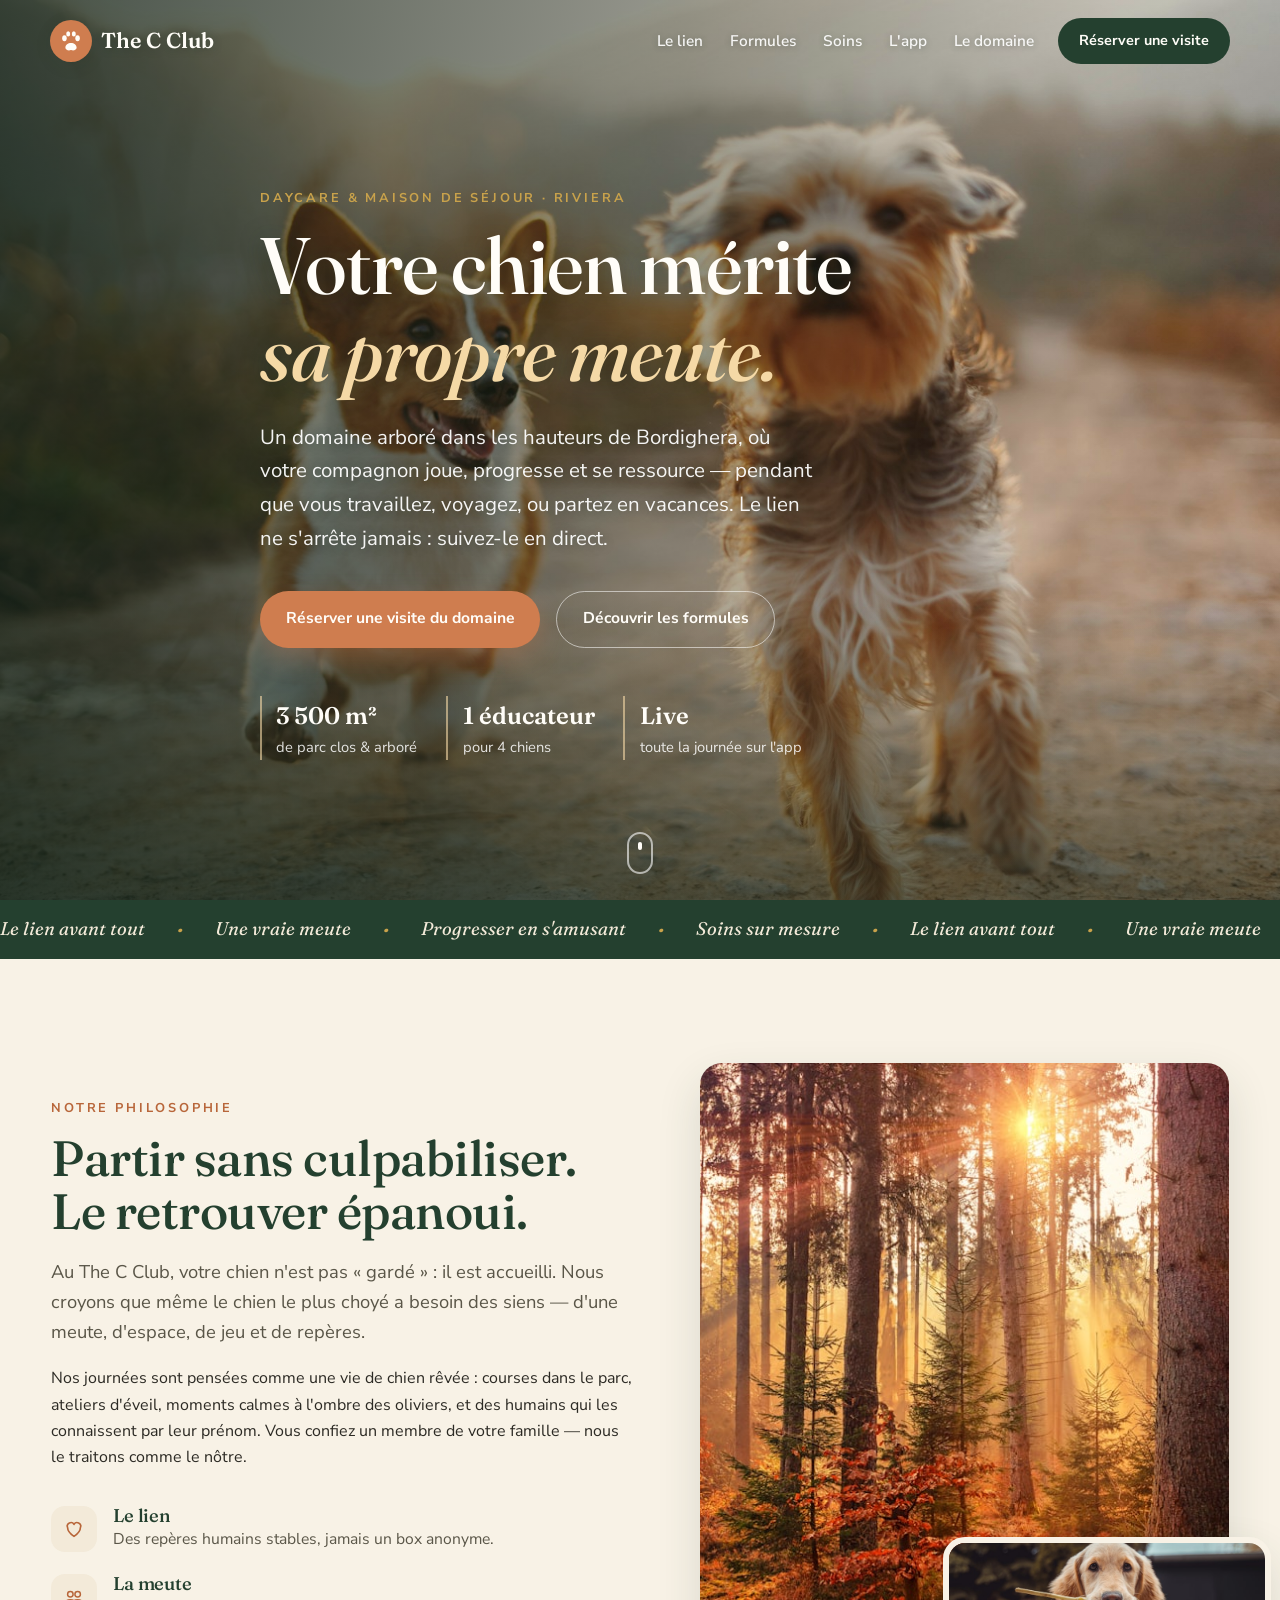
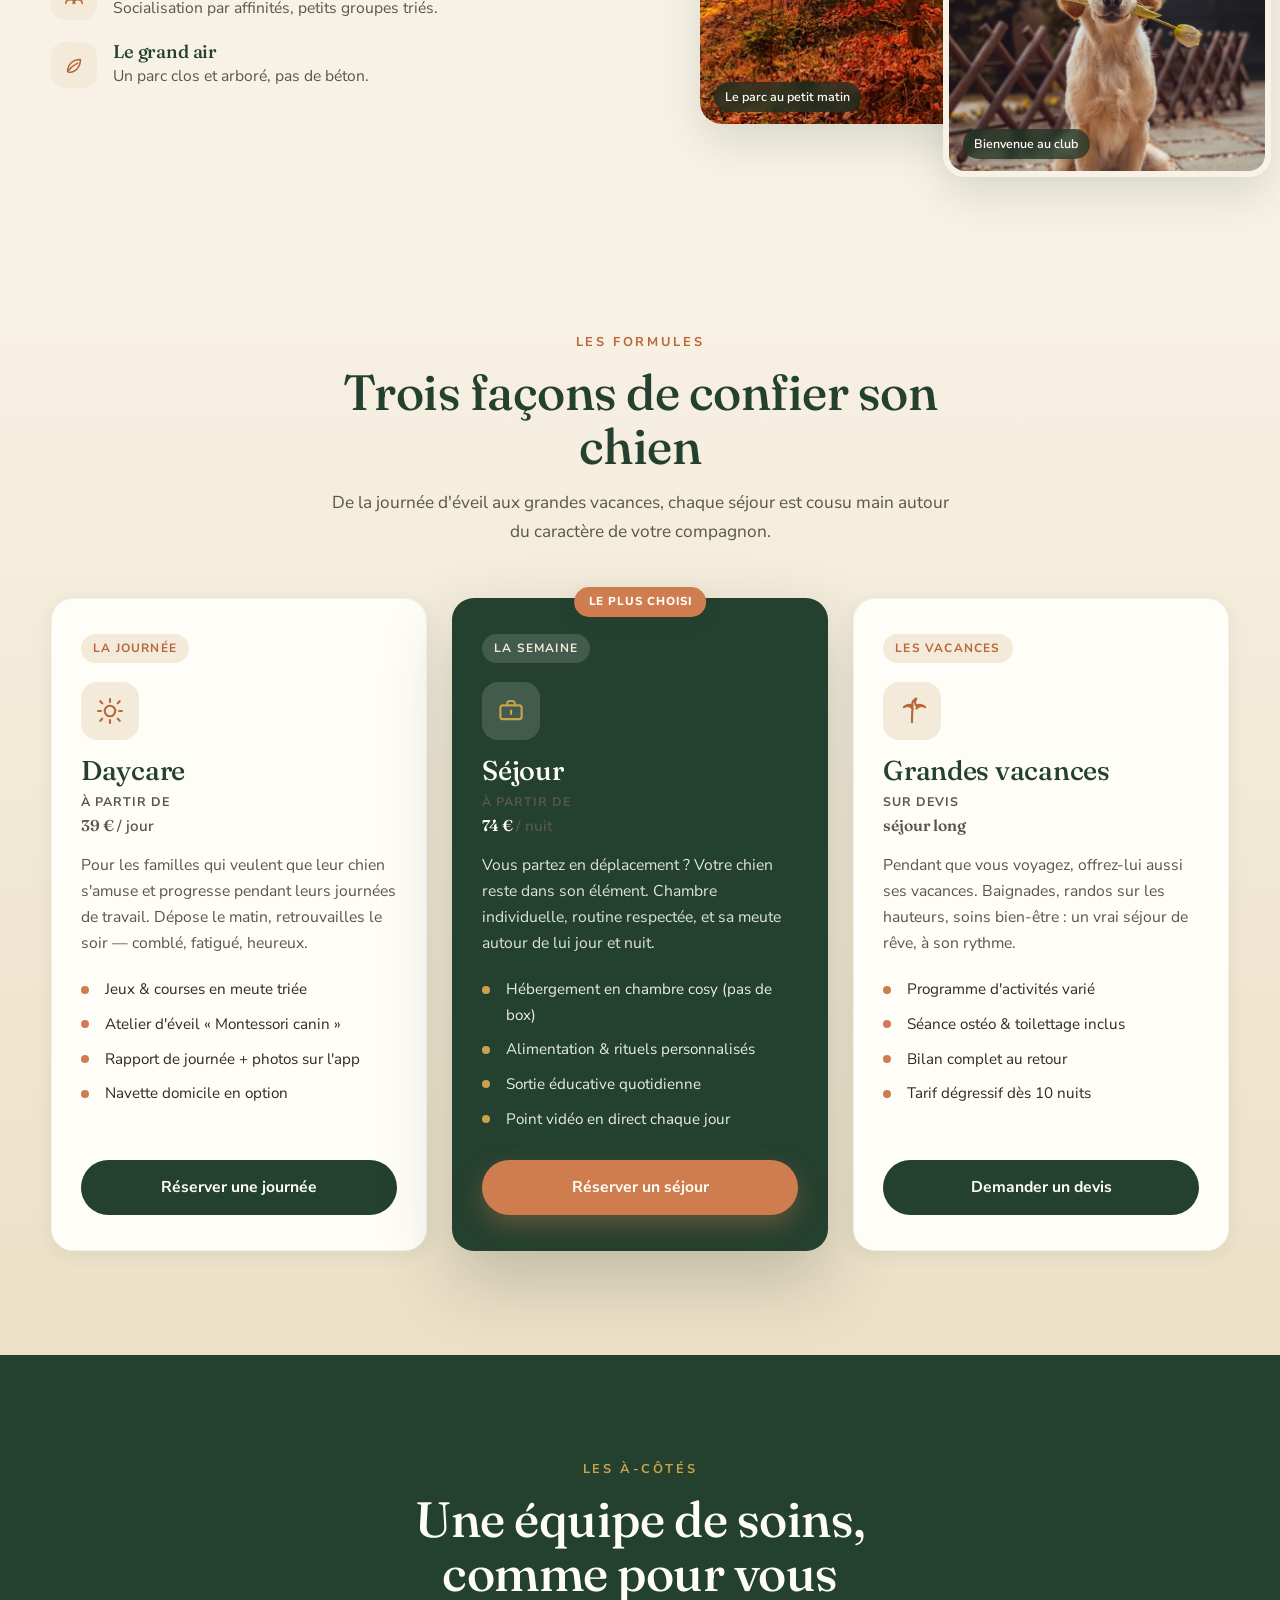
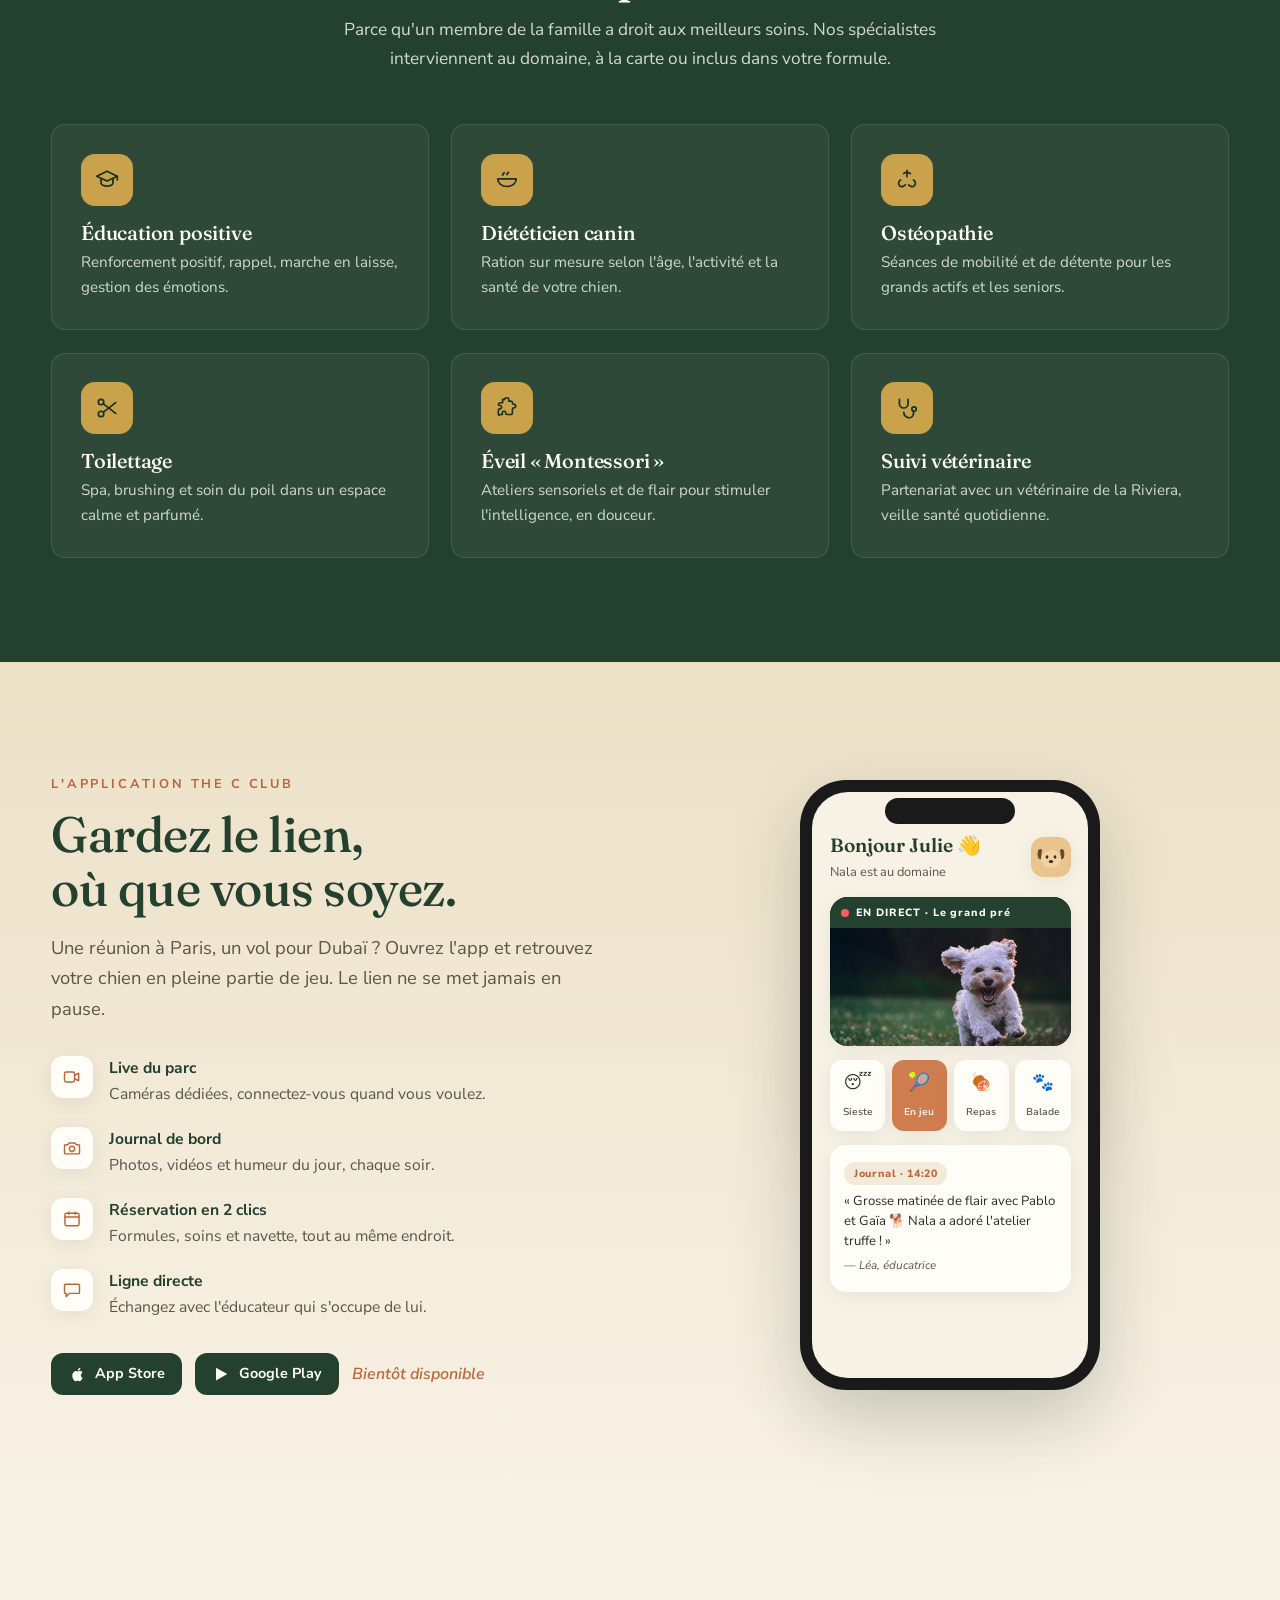
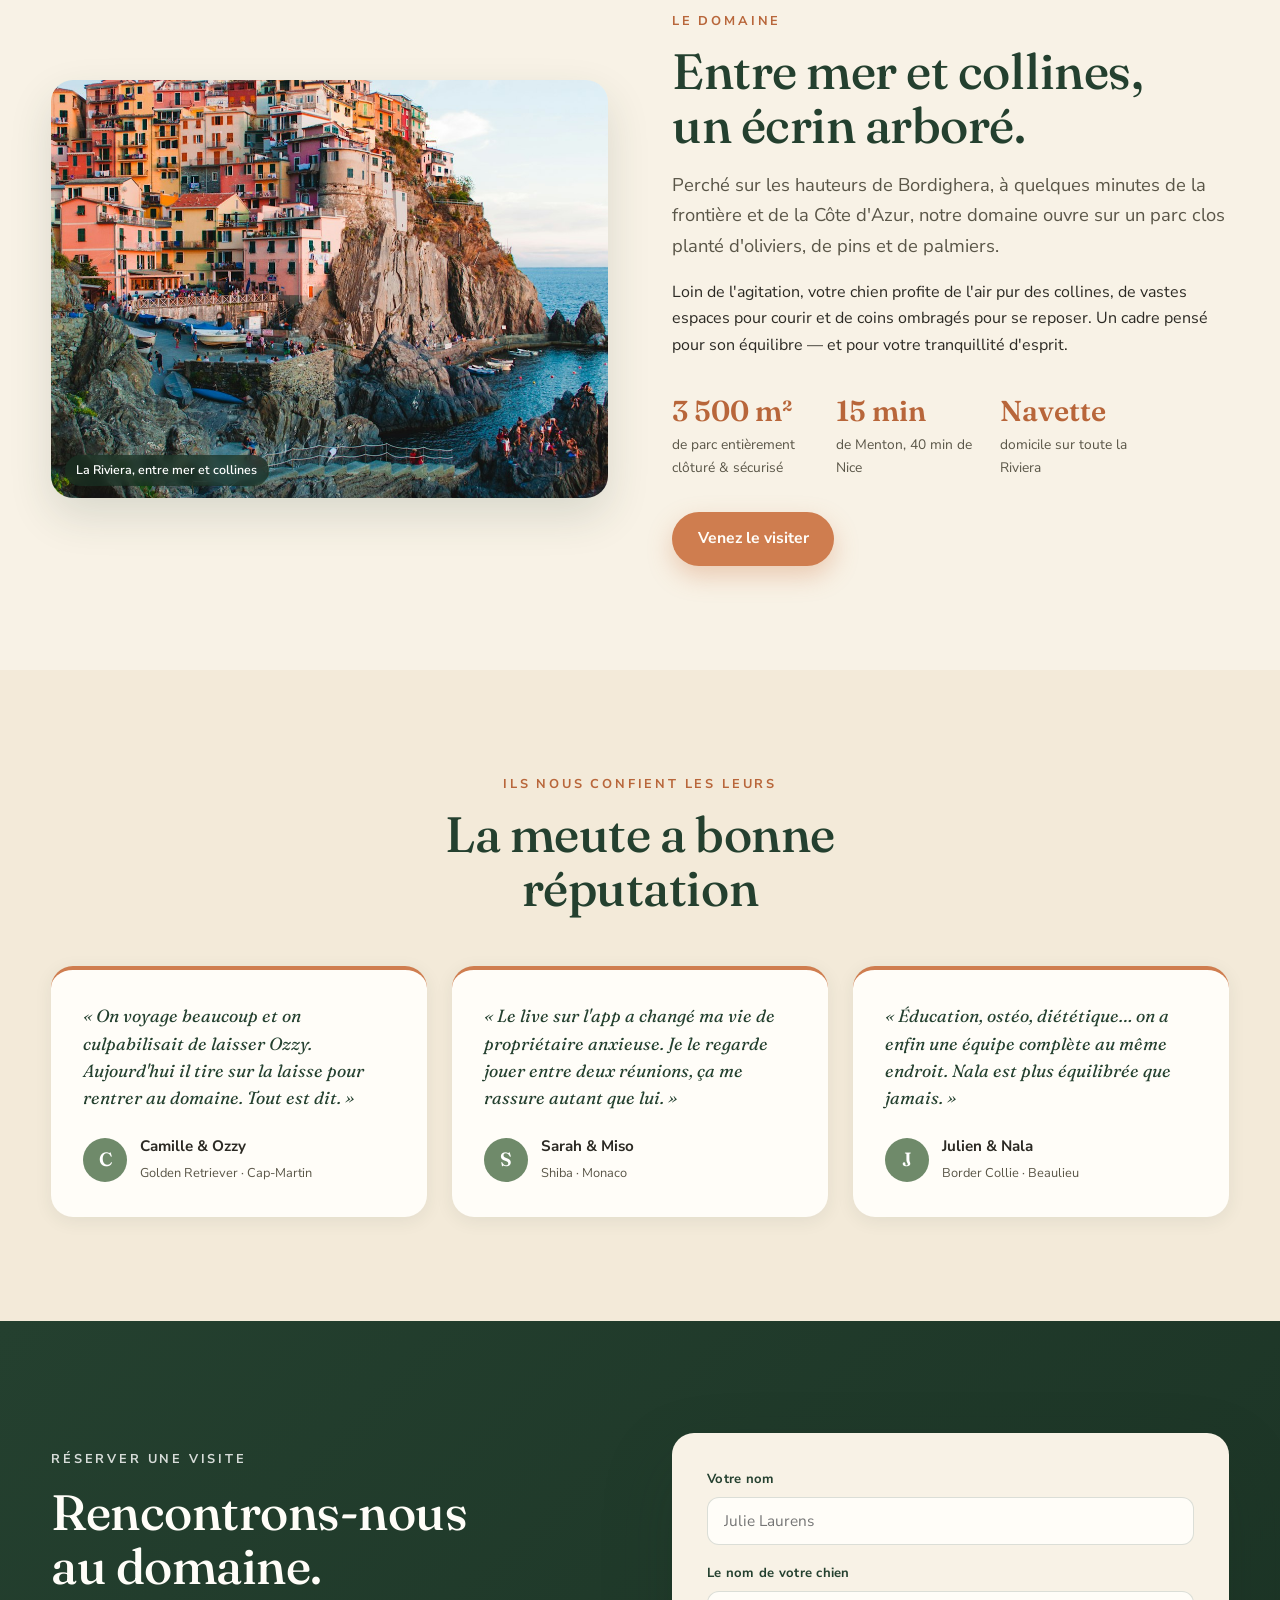
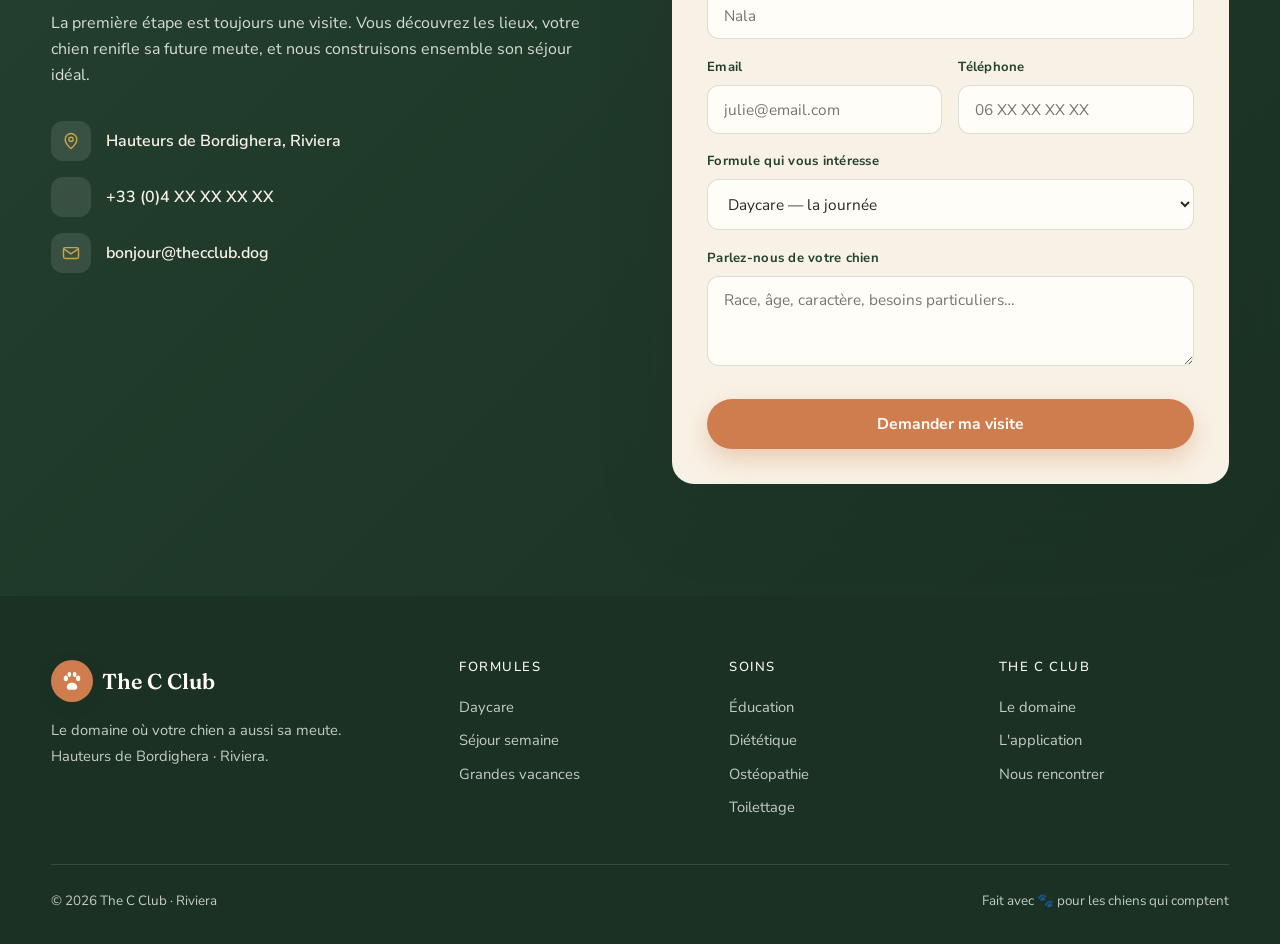
==== commit 7bbd5bd2: "Remplace les illustrations par de vraies photos (hero, parc, chiot, live, domaine) Co-Authored-By: C" ====
--- a/index.html
+++ b/index.html
@@ -38,39 +38,7 @@
   <!-- ===================== HERO ===================== -->
   <section class="hero" id="accueil">
     <div class="hero__scene" aria-hidden="true">
-      <svg class="hero__landscape" viewBox="0 0 1440 640" preserveAspectRatio="xMidYMax slice">
-        <defs>
-          <linearGradient id="sky" x1="0" y1="0" x2="0" y2="1">
-            <stop offset="0" stop-color="#f6e7cf"/>
-            <stop offset="0.55" stop-color="#f3ddc2"/>
-            <stop offset="1" stop-color="#eecfae"/>
-          </linearGradient>
-          <linearGradient id="hillFar" x1="0" y1="0" x2="0" y2="1">
-            <stop offset="0" stop-color="#8fa98a"/><stop offset="1" stop-color="#7c9a7a"/>
-          </linearGradient>
-          <linearGradient id="hillMid" x1="0" y1="0" x2="0" y2="1">
-            <stop offset="0" stop-color="#5f8163"/><stop offset="1" stop-color="#4f7256"/>
-          </linearGradient>
-          <linearGradient id="hillNear" x1="0" y1="0" x2="0" y2="1">
-            <stop offset="0" stop-color="#33543f"/><stop offset="1" stop-color="#274634"/>
-          </linearGradient>
-        </defs>
-        <rect width="1440" height="640" fill="url(#sky)"/>
-        <circle cx="1140" cy="150" r="70" fill="#f7edd8" opacity="0.9"/>
-        <circle cx="1140" cy="150" r="105" fill="#f7edd8" opacity="0.35"/>
-        <!-- far hills -->
-        <path d="M0 300 C 240 250 380 300 560 275 C 760 248 900 300 1120 268 C 1280 245 1380 285 1440 270 L1440 640 L0 640 Z" fill="url(#hillFar)"/>
-        <!-- mid hills -->
-        <path d="M0 380 C 220 330 420 400 640 360 C 880 316 1040 405 1260 360 C 1350 342 1410 372 1440 360 L1440 640 L0 640 Z" fill="url(#hillMid)"/>
-        <!-- near hill / park -->
-        <path d="M0 470 C 260 420 460 490 720 470 C 980 450 1180 505 1440 465 L1440 640 L0 640 Z" fill="url(#hillNear)"/>
-        <!-- cypress trees (Riviera) -->
-        <g fill="#20402f">
-          <ellipse cx="180" cy="450" rx="16" ry="70"/><ellipse cx="230" cy="465" rx="13" ry="55"/>
-          <ellipse cx="1230" cy="440" rx="17" ry="78"/><ellipse cx="1285" cy="458" rx="12" ry="58"/>
-          <ellipse cx="1330" cy="470" rx="14" ry="50"/>
-        </g>
-      </svg>
+      <img class="hero__img" src="assets/hero.jpg" alt="" fetchpriority="high" />
     </div>
 
     <div class="hero__content">
@@ -92,10 +60,6 @@
       </ul>
     </div>
 
-    <!-- playful floating dog -->
-    <div class="hero__dog" aria-hidden="true">
-      <svg viewBox="0 0 200 200" width="220" height="220"><use href="#dog"/></svg>
-    </div>
     <div class="scroll-cue" aria-hidden="true"><span></span></div>
   </section>
 
@@ -138,10 +102,10 @@
       </div>
       <div class="concept__visual reveal">
         <div class="photo photo--tall" data-caption="Le parc au petit matin">
-          <svg viewBox="0 0 400 520" preserveAspectRatio="xMidYMid slice" aria-hidden="true"><use href="#scene-park"/></svg>
-        </div>
-        <div class="photo photo--small" data-caption="Sieste à l'ombre">
-          <svg viewBox="0 0 300 220" preserveAspectRatio="xMidYMid slice" aria-hidden="true"><use href="#scene-rest"/></svg>
+          <img src="assets/parc.jpg" alt="Le parc arboré du domaine baigné de lumière au petit matin" loading="lazy" />
+        </div>
+        <div class="photo photo--small" data-caption="Bienvenue au club">
+          <img src="assets/puppy.jpg" alt="Jeune chien accueilli au domaine" loading="lazy" />
         </div>
       </div>
     </div>
@@ -257,7 +221,7 @@
               </div>
               <div class="app-ui__live">
                 <div class="app-ui__livehdr"><span class="live-dot"></span> EN DIRECT · Le grand pré</div>
-                <div class="app-ui__cam"><svg viewBox="0 0 340 200" preserveAspectRatio="xMidYMid slice" aria-hidden="true"><use href="#scene-live"/></svg></div>
+                <div class="app-ui__cam"><img src="assets/live.jpg" alt="Chien en plein jeu, vu en direct depuis l'application" loading="lazy" /></div>
               </div>
               <div class="app-ui__mood">
                 <div class="mood"><span>😴</span><small>Sieste</small></div>
@@ -282,8 +246,8 @@
   <section class="domaine" id="domaine">
     <div class="wrap domaine__grid">
       <div class="domaine__visual reveal">
-        <div class="photo photo--wide" data-caption="Les hauteurs de Bordighera">
-          <svg viewBox="0 0 560 420" preserveAspectRatio="xMidYMid slice" aria-hidden="true"><use href="#scene-domaine"/></svg>
+        <div class="photo photo--wide" data-caption="La Riviera, entre mer et collines">
+          <img src="assets/domaine.jpg" alt="Village coloré de la côte ligure surplombant la mer, près de Bordighera" loading="lazy" />
         </div>
       </div>
       <div class="domaine__text reveal">
--- a/styles.css
+++ b/styles.css
@@ -110,9 +110,12 @@
    HERO
    ============================================================ */
 .hero { position: relative; min-height: 100vh; display: flex; align-items: center; overflow: hidden; padding: 7rem 0 4rem; }
-.hero__scene { position: absolute; inset: 0; z-index: 0; }
-.hero__landscape { width: 100%; height: 100%; }
-.hero::after { content: ""; position: absolute; inset: 0; background: linear-gradient(105deg, rgba(26,49,35,0.55) 0%, rgba(26,49,35,0.15) 55%, transparent 80%); z-index: 1; }
+.hero__scene { position: absolute; inset: 0; z-index: 0; background: var(--forest-deep); }
+.hero__img { width: 100%; height: 100%; object-fit: cover; object-position: center 42%; }
+.hero::after { content: ""; position: absolute; inset: 0; z-index: 1;
+  background:
+    linear-gradient(100deg, rgba(18,36,26,0.78) 0%, rgba(18,36,26,0.42) 48%, rgba(18,36,26,0.08) 78%, transparent 100%),
+    linear-gradient(0deg, rgba(18,36,26,0.55) 0%, transparent 34%); }
 
 .hero__content { position: relative; z-index: 3; width: min(var(--maxw), 92%); margin-inline: auto; color: var(--white); max-width: 760px; }
 .hero__title { font-size: clamp(2.6rem, 6.4vw, 5rem); color: var(--white); font-weight: 500; text-shadow: 0 2px 24px rgba(26,49,35,0.4); }
@@ -151,7 +154,7 @@
 
 .concept__visual { position: relative; display: grid; grid-template-columns: 1fr; gap: 0; height: 100%; }
 .photo { position: relative; border-radius: var(--radius); overflow: hidden; box-shadow: var(--shadow-md); }
-.photo svg { width: 100%; height: 100%; object-fit: cover; }
+.photo svg, .photo img { width: 100%; height: 100%; object-fit: cover; }
 .photo[data-caption]::after { content: attr(data-caption); position: absolute; left: 14px; bottom: 12px; background: rgba(26,49,35,0.72); color: #fff; font-size: 0.78rem; font-weight: 600; padding: 0.3rem 0.7rem; border-radius: 100px; backdrop-filter: blur(4px); }
 .photo--tall { aspect-ratio: 4/5; }
 .photo--small { position: absolute; width: 62%; aspect-ratio: 3/2.2; right: -8%; bottom: -8%; border: 6px solid var(--cream); }
@@ -227,7 +230,7 @@
 .live-dot { width: 8px; height: 8px; border-radius: 50%; background: #ff5b5b; animation: pulse 1.4s infinite; }
 @keyframes pulse { 0%,100% { opacity: 1; } 50% { opacity: 0.3; } }
 .app-ui__cam { height: 118px; }
-.app-ui__cam svg { width: 100%; height: 100%; }
+.app-ui__cam svg, .app-ui__cam img { width: 100%; height: 100%; object-fit: cover; }
 .app-ui__mood { display: grid; grid-template-columns: repeat(4, 1fr); gap: 0.4rem; }
 .mood { background: var(--white); border-radius: 12px; padding: 0.5rem 0.2rem; text-align: center; box-shadow: var(--shadow-sm); }
 .mood span { font-size: 1.1rem; display: block; }
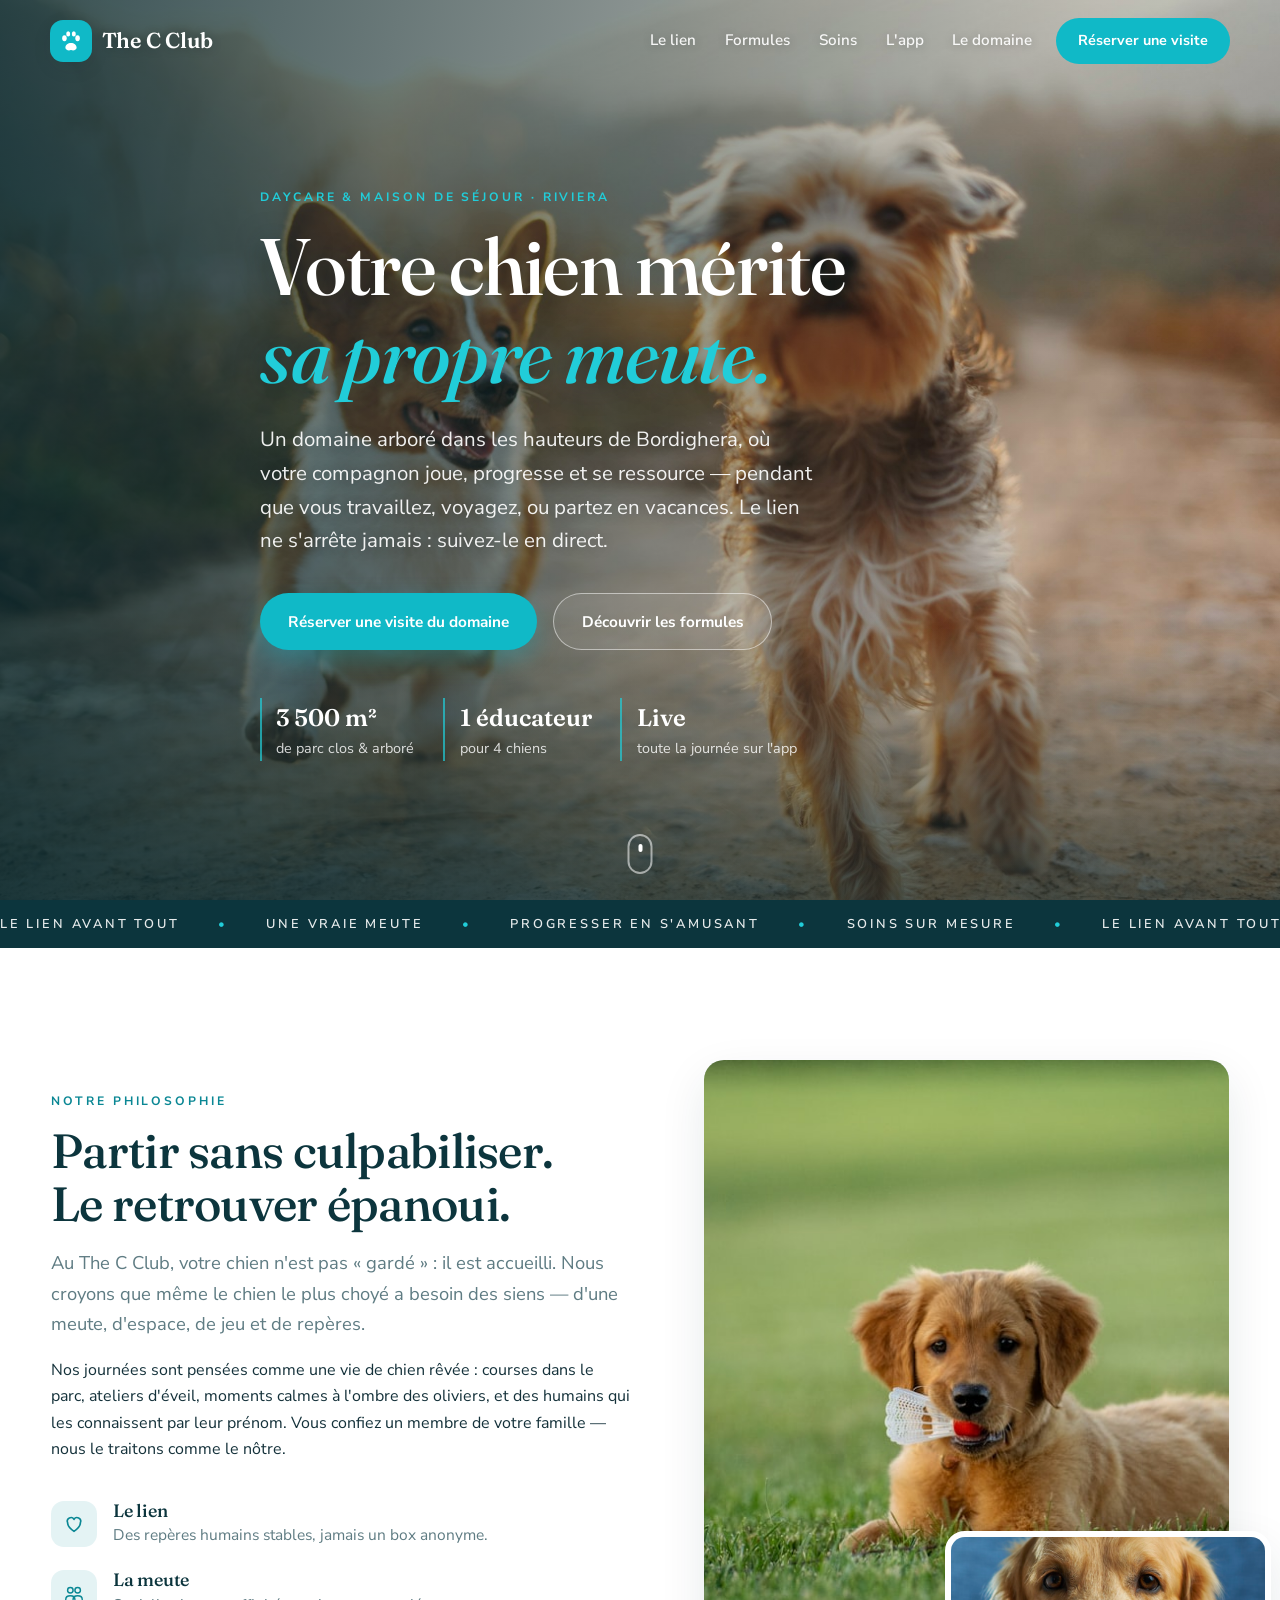
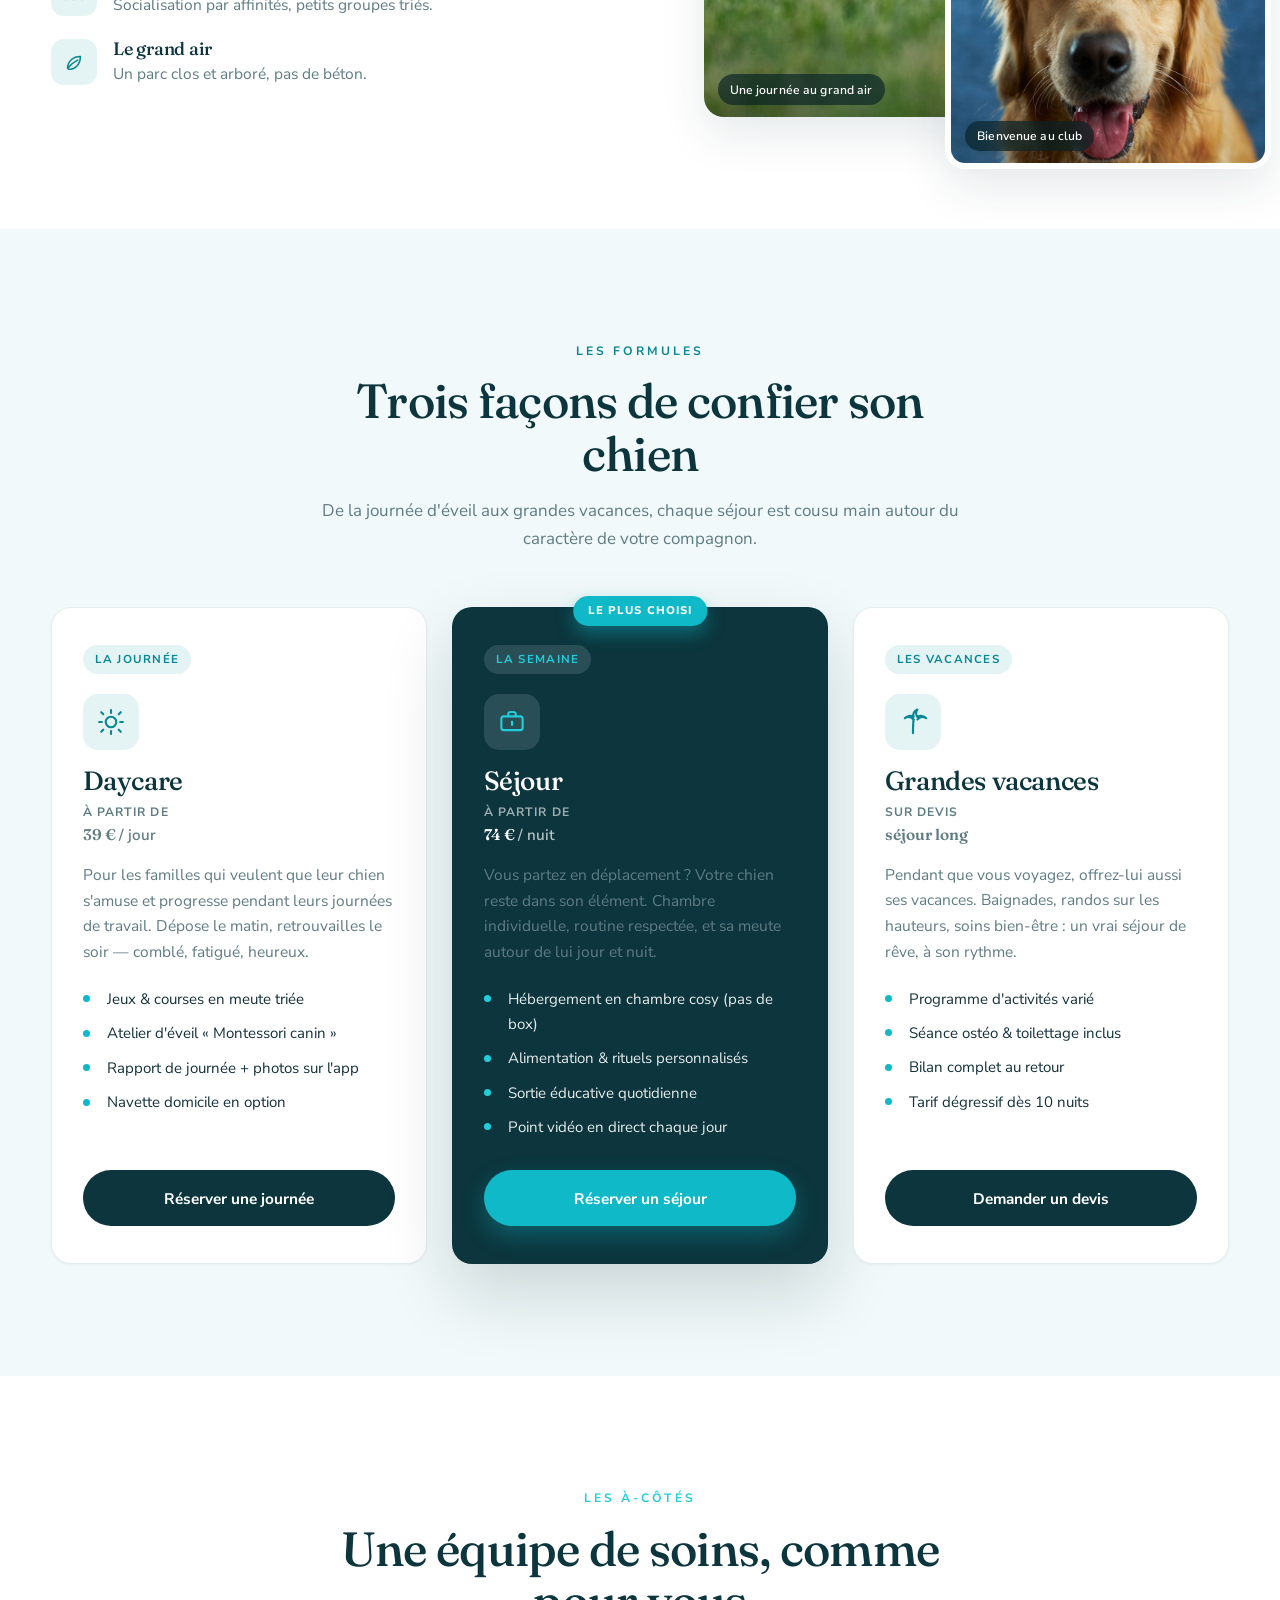
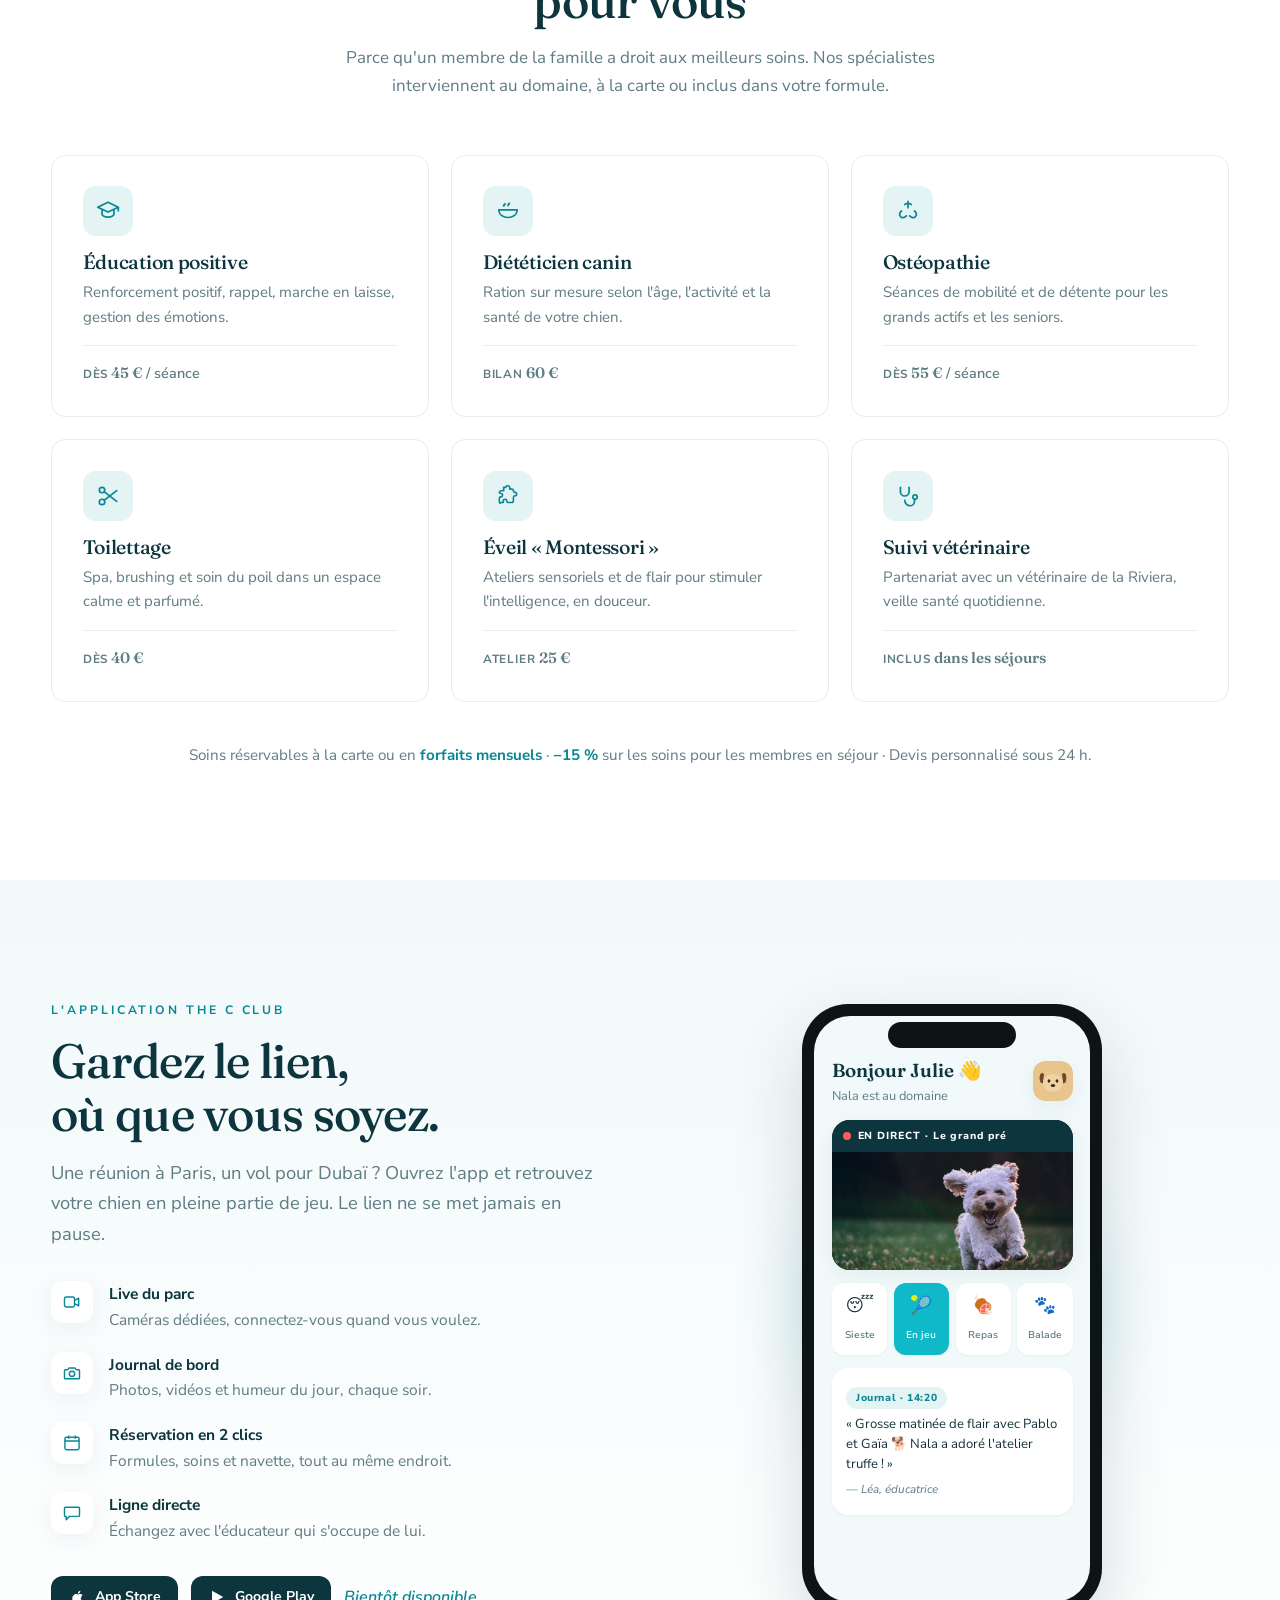
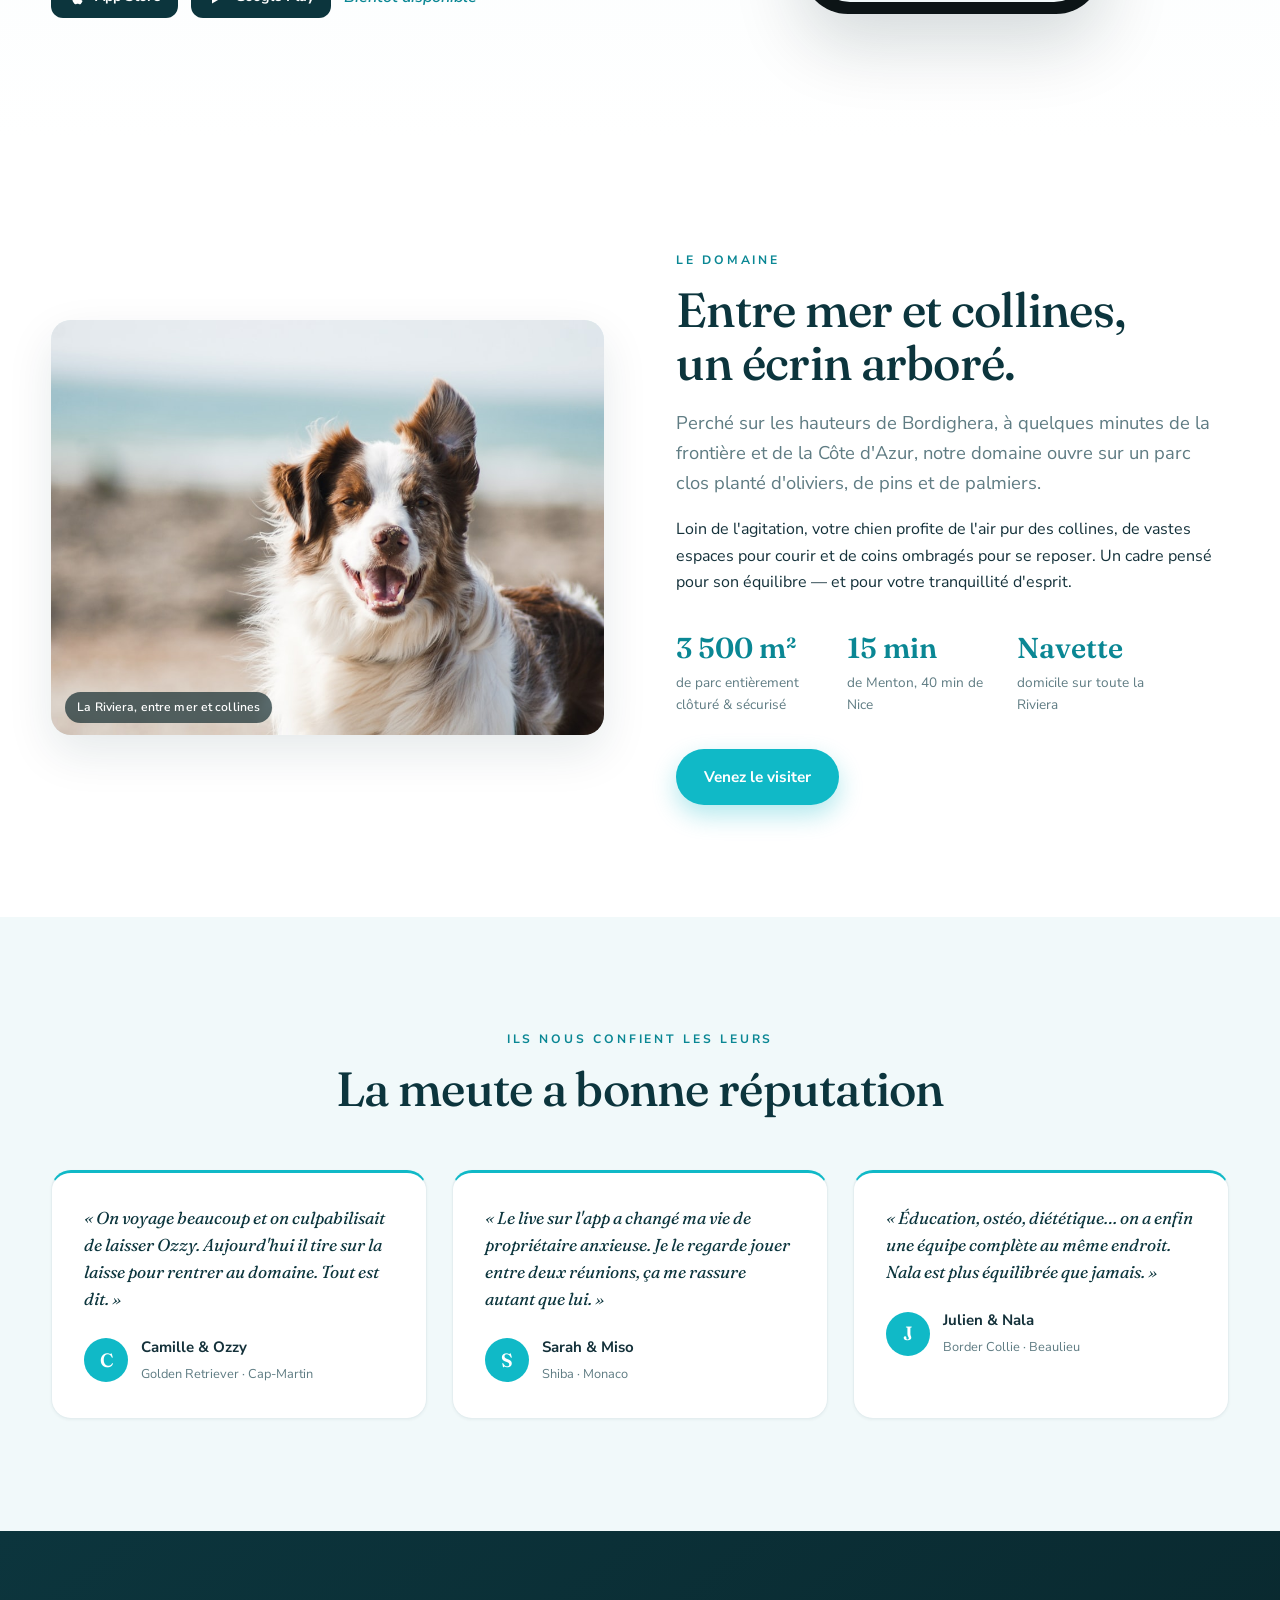
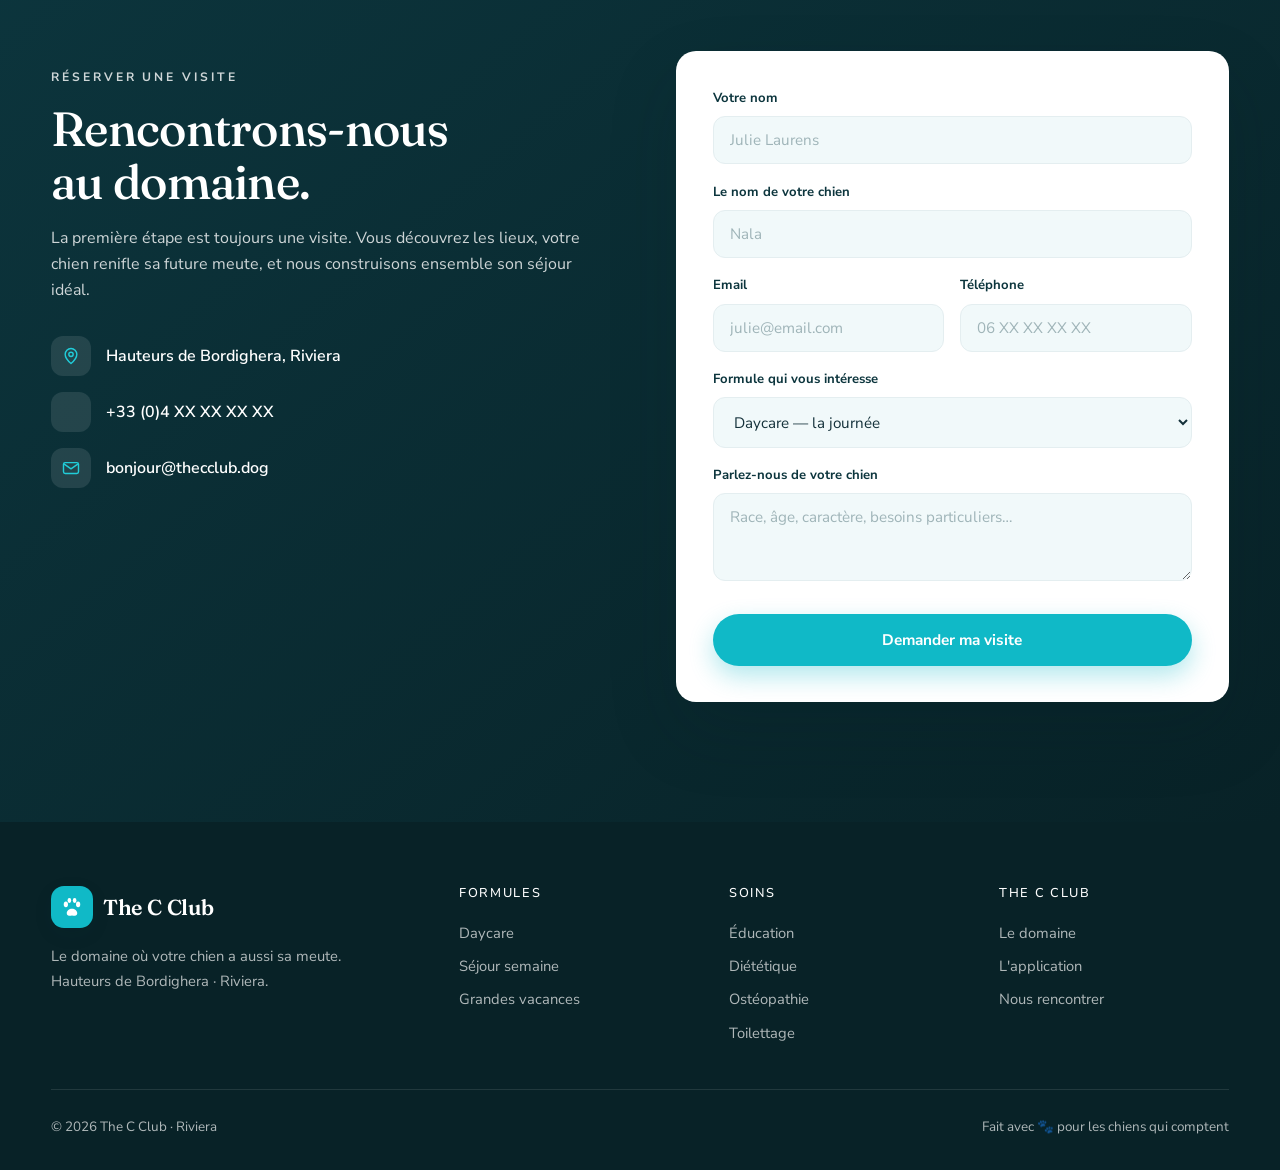
==== commit 3bb2df81: "Refonte turquoise épurée + tarifs des soins + photos 100% chiens Co-Authored-By: Claude Opus 4.8 <no" ====
--- a/index.html
+++ b/index.html
@@ -101,11 +101,11 @@
         </div>
       </div>
       <div class="concept__visual reveal">
-        <div class="photo photo--tall" data-caption="Le parc au petit matin">
-          <img src="assets/parc.jpg" alt="Le parc arboré du domaine baigné de lumière au petit matin" loading="lazy" />
+        <div class="photo photo--tall" data-caption="Une journée au grand air">
+          <img src="assets/parc.jpg" alt="Chiot golden retriever détendu dans l'herbe du parc, une balle à la patte" loading="lazy" />
         </div>
         <div class="photo photo--small" data-caption="Bienvenue au club">
-          <img src="assets/puppy.jpg" alt="Jeune chien accueilli au domaine" loading="lazy" />
+          <img src="assets/puppy.jpg" alt="Golden retriever souriant, membre du club" loading="lazy" />
         </div>
       </div>
     </div>
@@ -180,13 +180,14 @@
       </div>
 
       <div class="soins__grid">
-        <div class="soin reveal"><span class="soin__ic"><svg viewBox="0 0 24 24" width="26"><use href="#graduate"/></svg></span><h3>Éducation positive</h3><p>Renforcement positif, rappel, marche en laisse, gestion des émotions.</p></div>
-        <div class="soin reveal"><span class="soin__ic"><svg viewBox="0 0 24 24" width="26"><use href="#bowl"/></svg></span><h3>Diététicien canin</h3><p>Ration sur mesure selon l'âge, l'activité et la santé de votre chien.</p></div>
-        <div class="soin reveal"><span class="soin__ic"><svg viewBox="0 0 24 24" width="26"><use href="#hands"/></svg></span><h3>Ostéopathie</h3><p>Séances de mobilité et de détente pour les grands actifs et les seniors.</p></div>
-        <div class="soin reveal"><span class="soin__ic"><svg viewBox="0 0 24 24" width="26"><use href="#scissors"/></svg></span><h3>Toilettage</h3><p>Spa, brushing et soin du poil dans un espace calme et parfumé.</p></div>
-        <div class="soin reveal"><span class="soin__ic"><svg viewBox="0 0 24 24" width="26"><use href="#puzzle"/></svg></span><h3>Éveil « Montessori »</h3><p>Ateliers sensoriels et de flair pour stimuler l'intelligence, en douceur.</p></div>
-        <div class="soin reveal"><span class="soin__ic"><svg viewBox="0 0 24 24" width="26"><use href="#stethoscope"/></svg></span><h3>Suivi vétérinaire</h3><p>Partenariat avec un vétérinaire de la Riviera, veille santé quotidienne.</p></div>
-      </div>
+        <div class="soin reveal"><span class="soin__ic"><svg viewBox="0 0 24 24" width="26"><use href="#graduate"/></svg></span><h3>Éducation positive</h3><p>Renforcement positif, rappel, marche en laisse, gestion des émotions.</p><p class="soin__price"><span>dès</span> 45&nbsp;€ <em>/ séance</em></p></div>
+        <div class="soin reveal"><span class="soin__ic"><svg viewBox="0 0 24 24" width="26"><use href="#bowl"/></svg></span><h3>Diététicien canin</h3><p>Ration sur mesure selon l'âge, l'activité et la santé de votre chien.</p><p class="soin__price"><span>bilan</span> 60&nbsp;€</p></div>
+        <div class="soin reveal"><span class="soin__ic"><svg viewBox="0 0 24 24" width="26"><use href="#hands"/></svg></span><h3>Ostéopathie</h3><p>Séances de mobilité et de détente pour les grands actifs et les seniors.</p><p class="soin__price"><span>dès</span> 55&nbsp;€ <em>/ séance</em></p></div>
+        <div class="soin reveal"><span class="soin__ic"><svg viewBox="0 0 24 24" width="26"><use href="#scissors"/></svg></span><h3>Toilettage</h3><p>Spa, brushing et soin du poil dans un espace calme et parfumé.</p><p class="soin__price"><span>dès</span> 40&nbsp;€</p></div>
+        <div class="soin reveal"><span class="soin__ic"><svg viewBox="0 0 24 24" width="26"><use href="#puzzle"/></svg></span><h3>Éveil « Montessori »</h3><p>Ateliers sensoriels et de flair pour stimuler l'intelligence, en douceur.</p><p class="soin__price"><span>atelier</span> 25&nbsp;€</p></div>
+        <div class="soin reveal"><span class="soin__ic"><svg viewBox="0 0 24 24" width="26"><use href="#stethoscope"/></svg></span><h3>Suivi vétérinaire</h3><p>Partenariat avec un vétérinaire de la Riviera, veille santé quotidienne.</p><p class="soin__price"><span>inclus</span> dans les séjours</p></div>
+      </div>
+      <p class="tarifs-note">Soins réservables à la carte ou en <strong>forfaits mensuels</strong> · <strong>−15&nbsp;%</strong> sur les soins pour les membres en séjour · Devis personnalisé sous 24&nbsp;h.</p>
     </div>
   </section>
 
@@ -247,7 +248,7 @@
     <div class="wrap domaine__grid">
       <div class="domaine__visual reveal">
         <div class="photo photo--wide" data-caption="La Riviera, entre mer et collines">
-          <img src="assets/domaine.jpg" alt="Village coloré de la côte ligure surplombant la mer, près de Bordighera" loading="lazy" />
+          <img src="assets/domaine.jpg" alt="Chien heureux au bord de la mer sur la Riviera" loading="lazy" />
         </div>
       </div>
       <div class="domaine__text reveal">
--- a/styles.css
+++ b/styles.css
@@ -1,28 +1,32 @@
 /* ============================================================
    THE C CLUB — feuille de style
-   Palette : collines de la Riviera, oliviers, terre cuite, soleil
+   Direction : moderne, épuré, bleu turquoise · Riviera
    ============================================================ */
 
 :root {
-  --forest: #24402f;
-  --forest-deep: #1a3123;
-  --sage: #6f8a6a;
-  --sage-soft: #aebfa4;
-  --cream: #f8f2e6;
-  --cream-2: #f3ead9;
-  --sand: #ece0c6;
-  --terracotta: #cf7d4f;
-  --terracotta-deep: #b8663a;
-  --gold: #c9a24b;
-  --ink: #2c2a24;
-  --ink-soft: #5a5648;
-  --white: #fffdf8;
-
-  --radius: 22px;
+  /* turquoise */
+  --teal: #10b9c7;
+  --teal-bright: #21cdd9;
+  --teal-deep: #0a8794;
+  --teal-dark: #0c353d;
+  --navy: #082227;
+
+  /* neutres */
+  --ink: #14313a;
+  --ink-soft: #5f7c83;
+  --bg: #ffffff;
+  --bg-soft: #f1f9fa;
+  --bg-tint: #e4f3f4;
+  --line: #e4eef0;
+  --white: #ffffff;
+
+  --radius: 20px;
   --radius-sm: 14px;
-  --shadow-sm: 0 4px 18px rgba(36, 64, 47, 0.08);
-  --shadow-md: 0 18px 44px rgba(36, 64, 47, 0.14);
-  --shadow-lg: 0 30px 70px rgba(26, 49, 35, 0.22);
+  --radius-lg: 28px;
+  --shadow-xs: 0 1px 3px rgba(12, 53, 61, 0.05);
+  --shadow-sm: 0 6px 22px rgba(12, 53, 61, 0.06);
+  --shadow-md: 0 18px 46px rgba(12, 53, 61, 0.10);
+  --shadow-lg: 0 30px 70px rgba(8, 34, 39, 0.16);
 
   --serif: "Fraunces", Georgia, "Times New Roman", serif;
   --sans: "Nunito Sans", system-ui, -apple-system, sans-serif;
@@ -38,14 +42,14 @@
 body {
   font-family: var(--sans);
   color: var(--ink);
-  background: var(--cream);
+  background: var(--bg);
   line-height: 1.65;
   -webkit-font-smoothing: antialiased;
   overflow-x: hidden;
 }
 
-h1, h2, h3, h4 { font-family: var(--serif); font-weight: 500; line-height: 1.08; letter-spacing: -0.01em; color: var(--forest); }
-h2 { font-size: clamp(2rem, 4vw, 3.1rem); }
+h1, h2, h3, h4 { font-family: var(--serif); font-weight: 500; line-height: 1.1; letter-spacing: -0.015em; color: var(--teal-dark); }
+h2 { font-size: clamp(2rem, 4vw, 3rem); }
 em { font-style: italic; }
 a { color: inherit; text-decoration: none; }
 img, svg { display: block; max-width: 100%; }
@@ -54,254 +58,254 @@
 
 /* ---------- Eyebrow / section head ---------- */
 .eyebrow {
-  font-size: 0.8rem; letter-spacing: 0.22em; text-transform: uppercase;
-  font-weight: 700; color: var(--terracotta-deep); margin-bottom: 0.8rem;
-}
-.eyebrow--light { color: var(--gold); }
-.section-head { text-align: center; max-width: 620px; margin: 0 auto 3.2rem; }
-.section-head__sub { color: var(--ink-soft); font-size: 1.08rem; margin-top: 1rem; }
+  font-size: 0.76rem; letter-spacing: 0.24em; text-transform: uppercase;
+  font-weight: 700; color: var(--teal-deep); margin-bottom: 0.9rem;
+}
+.eyebrow--light { color: var(--teal-bright); }
+.section-head { text-align: center; max-width: 640px; margin: 0 auto 3.4rem; }
+.section-head__sub { color: var(--ink-soft); font-size: 1.06rem; margin-top: 1rem; }
 .lead { font-size: 1.15rem; color: var(--ink-soft); margin: 1.1rem 0; }
 
 /* ---------- Buttons ---------- */
 .btn {
   display: inline-flex; align-items: center; justify-content: center; gap: 0.5rem;
-  font-family: var(--sans); font-weight: 700; font-size: 0.98rem;
-  padding: 0.9rem 1.6rem; border-radius: 100px; border: none; cursor: pointer;
-  transition: transform 0.25s ease, box-shadow 0.25s ease, background 0.25s ease;
+  font-family: var(--sans); font-weight: 700; font-size: 0.96rem;
+  padding: 0.9rem 1.7rem; border-radius: 100px; border: 1.5px solid transparent; cursor: pointer;
+  transition: transform 0.22s ease, box-shadow 0.22s ease, background 0.22s ease, color 0.22s ease, border-color 0.22s ease;
   white-space: nowrap;
 }
-.btn--primary { background: var(--terracotta); color: var(--white); box-shadow: 0 10px 24px rgba(207, 125, 79, 0.34); }
-.btn--primary:hover { background: var(--terracotta-deep); transform: translateY(-2px); box-shadow: 0 16px 30px rgba(184, 102, 58, 0.4); }
-.btn--ghost { background: transparent; color: var(--white); border: 1.5px solid rgba(255,255,255,0.55); }
-.btn--ghost:hover { background: rgba(255,255,255,0.14); transform: translateY(-2px); }
-.btn--soft { background: var(--forest); color: var(--white); }
-.btn--soft:hover { background: var(--forest-deep); transform: translateY(-2px); }
-.btn--nav { background: var(--forest); color: var(--white); padding: 0.7rem 1.3rem; font-size: 0.9rem; }
-.btn--nav:hover { background: var(--forest-deep); }
+.btn--primary { background: var(--teal); color: var(--white); box-shadow: 0 10px 24px rgba(16, 185, 199, 0.32); }
+.btn--primary:hover { background: var(--teal-deep); transform: translateY(-2px); box-shadow: 0 16px 30px rgba(10, 135, 148, 0.36); }
+.btn--ghost { background: rgba(255,255,255,0.08); color: var(--white); border-color: rgba(255,255,255,0.5); }
+.btn--ghost:hover { background: rgba(255,255,255,0.18); transform: translateY(-2px); }
+.btn--soft { background: var(--teal-dark); color: var(--white); }
+.btn--soft:hover { background: var(--navy); transform: translateY(-2px); }
+.btn--nav { background: var(--teal); color: var(--white); padding: 0.66rem 1.3rem; font-size: 0.9rem; }
+.btn--nav:hover { background: var(--teal-deep); }
 .btn--block { width: 100%; margin-top: 0.4rem; }
 
 /* ============================================================
    NAV
    ============================================================ */
-.nav {
-  position: fixed; top: 0; left: 0; right: 0; z-index: 100;
-  transition: background 0.3s ease, box-shadow 0.3s ease, padding 0.3s ease;
-  padding: 0.5rem 0;
-}
-.nav__inner { width: min(var(--maxw), 94%); margin-inline: auto; display: flex; align-items: center; gap: 1.5rem; padding: 0.6rem 0; }
-.nav.scrolled { background: rgba(248, 242, 230, 0.92); backdrop-filter: blur(12px); box-shadow: var(--shadow-sm); }
-
-.brand { display: inline-flex; align-items: center; gap: 0.55rem; font-family: var(--serif); font-size: 1.35rem; font-weight: 600; color: var(--forest); }
-.brand__mark { display: grid; place-items: center; width: 42px; height: 42px; border-radius: 50%; background: var(--terracotta); color: var(--white); box-shadow: var(--shadow-sm); }
-.nav:not(.scrolled) .brand { color: var(--white); text-shadow: 0 1px 8px rgba(26,49,35,0.35); }
-
-.nav__links { display: flex; gap: 1.7rem; margin-left: auto; }
-.nav__links a { font-weight: 600; font-size: 0.96rem; color: var(--forest); position: relative; padding: 0.2rem 0; }
-.nav:not(.scrolled) .nav__links a { color: rgba(255,255,255,0.92); text-shadow: 0 1px 6px rgba(26,49,35,0.3); }
-.nav__links a::after { content: ""; position: absolute; left: 0; bottom: -2px; width: 0; height: 2px; background: var(--terracotta); transition: width 0.25s ease; }
+.nav { position: fixed; top: 0; left: 0; right: 0; z-index: 100; transition: background 0.3s ease, box-shadow 0.3s ease; padding: 0.4rem 0; }
+.nav__inner { width: min(var(--maxw), 94%); margin-inline: auto; display: flex; align-items: center; gap: 1.5rem; padding: 0.7rem 0; }
+.nav.scrolled { background: rgba(255, 255, 255, 0.85); backdrop-filter: blur(14px); box-shadow: 0 1px 0 var(--line); }
+
+.brand { display: inline-flex; align-items: center; gap: 0.6rem; font-family: var(--serif); font-size: 1.35rem; font-weight: 600; color: var(--teal-dark); letter-spacing: -0.01em; }
+.brand__mark { display: grid; place-items: center; width: 42px; height: 42px; border-radius: 13px; background: var(--teal); color: var(--white); box-shadow: var(--shadow-sm); }
+.nav:not(.scrolled) .brand { color: var(--white); text-shadow: 0 1px 10px rgba(8,34,39,0.3); }
+
+.nav__links { display: flex; gap: 1.8rem; margin-left: auto; }
+.nav__links a { font-weight: 600; font-size: 0.95rem; color: var(--ink); position: relative; padding: 0.2rem 0; }
+.nav:not(.scrolled) .nav__links a { color: rgba(255,255,255,0.92); text-shadow: 0 1px 8px rgba(8,34,39,0.25); }
+.nav__links a::after { content: ""; position: absolute; left: 0; bottom: -2px; width: 0; height: 2px; background: var(--teal); transition: width 0.25s ease; }
 .nav__links a:hover::after { width: 100%; }
-.nav .btn--nav { margin-left: 0; }
 
 .nav__burger { display: none; flex-direction: column; gap: 5px; background: none; border: none; cursor: pointer; padding: 8px; margin-left: auto; }
-.nav__burger span { width: 26px; height: 2.5px; background: var(--forest); border-radius: 2px; transition: 0.3s; }
+.nav__burger span { width: 26px; height: 2.5px; background: var(--teal-dark); border-radius: 2px; transition: 0.3s; }
 .nav:not(.scrolled) .nav__burger span { background: var(--white); }
 
 /* ============================================================
    HERO
    ============================================================ */
 .hero { position: relative; min-height: 100vh; display: flex; align-items: center; overflow: hidden; padding: 7rem 0 4rem; }
-.hero__scene { position: absolute; inset: 0; z-index: 0; background: var(--forest-deep); }
+.hero__scene { position: absolute; inset: 0; z-index: 0; background: var(--teal-dark); }
 .hero__img { width: 100%; height: 100%; object-fit: cover; object-position: center 42%; }
 .hero::after { content: ""; position: absolute; inset: 0; z-index: 1;
   background:
-    linear-gradient(100deg, rgba(18,36,26,0.78) 0%, rgba(18,36,26,0.42) 48%, rgba(18,36,26,0.08) 78%, transparent 100%),
-    linear-gradient(0deg, rgba(18,36,26,0.55) 0%, transparent 34%); }
+    linear-gradient(100deg, rgba(10,44,50,0.82) 0%, rgba(10,44,50,0.45) 46%, rgba(10,44,50,0.10) 76%, transparent 100%),
+    linear-gradient(0deg, rgba(8,34,39,0.6) 0%, transparent 32%); }
 
 .hero__content { position: relative; z-index: 3; width: min(var(--maxw), 92%); margin-inline: auto; color: var(--white); max-width: 760px; }
-.hero__title { font-size: clamp(2.6rem, 6.4vw, 5rem); color: var(--white); font-weight: 500; text-shadow: 0 2px 24px rgba(26,49,35,0.4); }
-.hero__title em { color: #f5d9a6; }
-.hero__lede { font-size: clamp(1.05rem, 1.6vw, 1.3rem); margin: 1.6rem 0 2.2rem; max-width: 560px; color: rgba(255,255,255,0.94); text-shadow: 0 1px 12px rgba(26,49,35,0.35); }
+.hero__title { font-size: clamp(2.6rem, 6.4vw, 5rem); color: var(--white); font-weight: 500; text-shadow: 0 2px 30px rgba(8,34,39,0.4); }
+.hero__title em { color: var(--teal-bright); }
+.hero__lede { font-size: clamp(1.05rem, 1.6vw, 1.28rem); margin: 1.6rem 0 2.2rem; max-width: 560px; color: rgba(255,255,255,0.92); text-shadow: 0 1px 14px rgba(8,34,39,0.3); }
 .hero__cta { display: flex; gap: 1rem; flex-wrap: wrap; }
 .hero__trust { list-style: none; display: flex; flex-wrap: wrap; gap: 1.8rem; margin-top: 3rem; }
-.hero__trust li { font-size: 0.92rem; color: rgba(255,255,255,0.85); border-left: 2px solid rgba(245,217,166,0.6); padding-left: 0.9rem; }
+.hero__trust li { font-size: 0.9rem; color: rgba(255,255,255,0.82); border-left: 2px solid rgba(33,205,217,0.7); padding-left: 0.9rem; }
 .hero__trust strong { display: block; font-family: var(--serif); font-size: 1.5rem; color: var(--white); font-weight: 600; }
 
-.hero__dog { position: absolute; right: 6%; bottom: 8%; z-index: 3; animation: floaty 4.5s ease-in-out infinite; filter: drop-shadow(0 20px 30px rgba(26,49,35,0.35)); }
-@keyframes floaty { 0%,100% { transform: translateY(0) rotate(-2deg); } 50% { transform: translateY(-16px) rotate(2deg); } }
-
-.scroll-cue { position: absolute; bottom: 26px; left: 50%; transform: translateX(-50%); z-index: 3; width: 26px; height: 42px; border: 2px solid rgba(255,255,255,0.6); border-radius: 20px; }
+.scroll-cue { position: absolute; bottom: 26px; left: 50%; transform: translateX(-50%); z-index: 3; width: 25px; height: 40px; border: 2px solid rgba(255,255,255,0.55); border-radius: 20px; }
 .scroll-cue span { position: absolute; top: 8px; left: 50%; transform: translateX(-50%); width: 4px; height: 8px; background: var(--white); border-radius: 4px; animation: scrolldown 1.8s ease-in-out infinite; }
-@keyframes scrolldown { 0% { opacity: 0; top: 8px; } 40% { opacity: 1; } 80% { opacity: 0; top: 22px; } 100% { opacity: 0; } }
-
-/* ============================================================
-   TICKER
-   ============================================================ */
-.ticker { background: var(--forest); color: var(--cream-2); overflow: hidden; padding: 0.9rem 0; }
-.ticker__track { display: flex; gap: 2rem; white-space: nowrap; width: max-content; animation: ticker 26s linear infinite; font-family: var(--serif); font-style: italic; font-size: 1.15rem; }
-.ticker__track .dot { color: var(--gold); }
+@keyframes scrolldown { 0% { opacity: 0; top: 8px; } 40% { opacity: 1; } 80% { opacity: 0; top: 20px; } 100% { opacity: 0; } }
+
+/* ============================================================
+   TICKER (slim, épuré)
+   ============================================================ */
+.ticker { background: var(--teal-dark); color: rgba(255,255,255,0.9); overflow: hidden; padding: 0.85rem 0; }
+.ticker__track { display: flex; gap: 2.4rem; white-space: nowrap; width: max-content; animation: ticker 30s linear infinite; font-size: 0.8rem; letter-spacing: 0.22em; text-transform: uppercase; font-weight: 600; }
+.ticker__track .dot { color: var(--teal-bright); }
 @keyframes ticker { from { transform: translateX(0); } to { transform: translateX(-50%); } }
 
 /* ============================================================
    CONCEPT
    ============================================================ */
-.concept { padding: 6.5rem 0; }
-.concept__grid { display: grid; grid-template-columns: 1.05fr 0.95fr; gap: 4rem; align-items: center; }
-.pillars { margin-top: 2.2rem; display: flex; flex-direction: column; gap: 1.3rem; }
+.concept { padding: 7rem 0; }
+.concept__grid { display: grid; grid-template-columns: 1.05fr 0.95fr; gap: 4.5rem; align-items: center; }
+.pillars { margin-top: 2.4rem; display: flex; flex-direction: column; gap: 1.4rem; }
 .pillar { display: flex; gap: 1rem; align-items: flex-start; }
-.pillar__ic { flex: none; width: 46px; height: 46px; display: grid; place-items: center; border-radius: 14px; background: var(--cream-2); color: var(--terracotta-deep); }
-.pillar h3 { font-size: 1.15rem; margin-bottom: 0.1rem; }
-.pillar p { color: var(--ink-soft); font-size: 0.98rem; }
-
-.concept__visual { position: relative; display: grid; grid-template-columns: 1fr; gap: 0; height: 100%; }
-.photo { position: relative; border-radius: var(--radius); overflow: hidden; box-shadow: var(--shadow-md); }
+.pillar__ic { flex: none; width: 46px; height: 46px; display: grid; place-items: center; border-radius: 13px; background: var(--bg-tint); color: var(--teal-deep); }
+.pillar h3 { font-size: 1.12rem; margin-bottom: 0.1rem; }
+.pillar p { color: var(--ink-soft); font-size: 0.97rem; }
+
+.concept__visual { position: relative; display: grid; grid-template-columns: 1fr; height: 100%; }
+.photo { position: relative; border-radius: var(--radius); overflow: hidden; box-shadow: var(--shadow-md); background: var(--bg-tint); }
 .photo svg, .photo img { width: 100%; height: 100%; object-fit: cover; }
-.photo[data-caption]::after { content: attr(data-caption); position: absolute; left: 14px; bottom: 12px; background: rgba(26,49,35,0.72); color: #fff; font-size: 0.78rem; font-weight: 600; padding: 0.3rem 0.7rem; border-radius: 100px; backdrop-filter: blur(4px); }
+.photo[data-caption]::after { content: attr(data-caption); position: absolute; left: 14px; bottom: 12px; background: rgba(8,34,39,0.66); color: #fff; font-size: 0.76rem; font-weight: 600; padding: 0.32rem 0.75rem; border-radius: 100px; backdrop-filter: blur(4px); letter-spacing: 0.01em; }
 .photo--tall { aspect-ratio: 4/5; }
-.photo--small { position: absolute; width: 62%; aspect-ratio: 3/2.2; right: -8%; bottom: -8%; border: 6px solid var(--cream); }
+.photo--small { position: absolute; width: 62%; aspect-ratio: 3/2.2; right: -8%; bottom: -8%; border: 6px solid var(--white); box-shadow: var(--shadow-md); }
 
 /* ============================================================
    FORMULES
    ============================================================ */
-.formules { padding: 6.5rem 0; background: linear-gradient(180deg, var(--cream) 0%, var(--sand) 100%); }
+.formules { padding: 7rem 0; background: var(--bg-soft); }
 .cards { display: grid; grid-template-columns: repeat(3, 1fr); gap: 1.6rem; align-items: stretch; }
-.card { position: relative; background: var(--white); border-radius: var(--radius); padding: 2.2rem 1.8rem; box-shadow: var(--shadow-sm); display: flex; flex-direction: column; border: 1px solid rgba(36,64,47,0.06); transition: transform 0.3s ease, box-shadow 0.3s ease; }
-.card:hover { transform: translateY(-6px); box-shadow: var(--shadow-md); }
-.card--feature { background: var(--forest); color: var(--cream); transform: scale(1.03); box-shadow: var(--shadow-lg); }
+.card { position: relative; background: var(--white); border-radius: var(--radius); padding: 2.3rem 1.9rem; border: 1px solid var(--line); box-shadow: var(--shadow-xs); display: flex; flex-direction: column; transition: transform 0.3s ease, box-shadow 0.3s ease, border-color 0.3s ease; }
+.card:hover { transform: translateY(-6px); box-shadow: var(--shadow-md); border-color: transparent; }
+.card--feature { background: var(--teal-dark); color: rgba(255,255,255,0.86); border-color: transparent; transform: scale(1.03); box-shadow: var(--shadow-lg); }
 .card--feature:hover { transform: scale(1.03) translateY(-6px); }
 .card--feature h3, .card--feature .card__price { color: var(--white); }
+.card--feature .card__price span { color: rgba(255,255,255,0.6); }
+.card--feature .card__price em { color: rgba(255,255,255,0.7); }
+.card--feature > p { color: rgba(255,255,255,0.78); }
 .card--feature .card__list li { color: rgba(255,255,255,0.9); }
-.card--feature .card__list li::before { background: var(--gold); }
-.card--feature .card__tag { background: rgba(255,255,255,0.14); color: var(--cream-2); }
-.card--feature .card__icon { background: rgba(255,255,255,0.14); color: var(--gold); }
-
-.card__ribbon { position: absolute; top: -12px; left: 50%; transform: translateX(-50%); background: var(--terracotta); color: #fff; font-size: 0.72rem; font-weight: 800; letter-spacing: 0.08em; text-transform: uppercase; padding: 0.35rem 0.9rem; border-radius: 100px; box-shadow: var(--shadow-sm); }
-.card__tag { align-self: flex-start; font-size: 0.75rem; font-weight: 700; letter-spacing: 0.1em; text-transform: uppercase; color: var(--terracotta-deep); background: var(--cream-2); padding: 0.3rem 0.75rem; border-radius: 100px; margin-bottom: 1.2rem; }
-.card__icon { width: 58px; height: 58px; border-radius: 16px; background: var(--cream-2); color: var(--terracotta-deep); display: grid; place-items: center; margin-bottom: 1rem; }
-.card h3 { font-size: 1.7rem; }
-.card__price { font-family: var(--serif); font-size: 1.9rem; color: var(--forest); font-weight: 600; margin: 0.4rem 0 0.9rem; }
-.card__price span { display: block; font-family: var(--sans); font-size: 0.78rem; letter-spacing: 0.08em; text-transform: uppercase; color: var(--ink-soft); font-weight: 700; }
+.card--feature .card__list li::before { background: var(--teal-bright); }
+.card--feature .card__tag { background: rgba(255,255,255,0.12); color: var(--teal-bright); }
+.card--feature .card__icon { background: rgba(255,255,255,0.12); color: var(--teal-bright); }
+
+.card__ribbon { position: absolute; top: -12px; left: 50%; transform: translateX(-50%); background: var(--teal); color: #fff; font-size: 0.7rem; font-weight: 800; letter-spacing: 0.09em; text-transform: uppercase; padding: 0.36rem 0.95rem; border-radius: 100px; box-shadow: 0 8px 18px rgba(16,185,199,0.4); }
+.card__tag { align-self: flex-start; font-size: 0.72rem; font-weight: 700; letter-spacing: 0.11em; text-transform: uppercase; color: var(--teal-deep); background: var(--bg-tint); padding: 0.3rem 0.75rem; border-radius: 100px; margin-bottom: 1.3rem; }
+.card__icon { width: 56px; height: 56px; border-radius: 15px; background: var(--bg-tint); color: var(--teal-deep); display: grid; place-items: center; margin-bottom: 1rem; }
+.card h3 { font-size: 1.65rem; }
+.card__price { font-family: var(--serif); font-size: 1.9rem; color: var(--teal-deep); font-weight: 600; margin: 0.4rem 0 0.9rem; }
+.card__price span { display: block; font-family: var(--sans); font-size: 0.76rem; letter-spacing: 0.09em; text-transform: uppercase; color: var(--ink-soft); font-weight: 700; }
 .card__price em { font-family: var(--sans); font-style: normal; font-size: 0.95rem; color: var(--ink-soft); font-weight: 600; }
-.card > p { color: var(--ink-soft); font-size: 0.98rem; }
-.card--feature > p { color: rgba(255,255,255,0.85); }
-.card__list { list-style: none; margin: 1.3rem 0 1.8rem; display: flex; flex-direction: column; gap: 0.6rem; flex: 1; }
-.card__list li { position: relative; padding-left: 1.5rem; font-size: 0.95rem; color: var(--ink); }
-.card__list li::before { content: ""; position: absolute; left: 0; top: 0.55em; width: 8px; height: 8px; border-radius: 50%; background: var(--terracotta); }
-
-/* ============================================================
-   SOINS
-   ============================================================ */
-.soins { padding: 6.5rem 0; background: var(--forest); color: var(--cream); }
-.soins h2 { color: var(--white); }
-.soins .section-head__sub { color: rgba(255,255,255,0.8); }
+.card > p { color: var(--ink-soft); font-size: 0.97rem; }
+.card__list { list-style: none; margin: 1.4rem 0 1.9rem; display: flex; flex-direction: column; gap: 0.6rem; flex: 1; }
+.card__list li { position: relative; padding-left: 1.5rem; font-size: 0.94rem; color: var(--ink); }
+.card__list li::before { content: ""; position: absolute; left: 0; top: 0.55em; width: 7px; height: 7px; border-radius: 50%; background: var(--teal); }
+
+/* ============================================================
+   SOINS (à la carte, avec tarifs)
+   ============================================================ */
+.soins { padding: 7rem 0; background: var(--white); }
 .soins__grid { display: grid; grid-template-columns: repeat(3, 1fr); gap: 1.4rem; }
-.soin { background: rgba(255,255,255,0.05); border: 1px solid rgba(255,255,255,0.1); border-radius: var(--radius-sm); padding: 1.8rem; transition: transform 0.3s ease, background 0.3s ease; }
-.soin:hover { transform: translateY(-5px); background: rgba(255,255,255,0.1); }
-.soin__ic { display: grid; place-items: center; width: 52px; height: 52px; border-radius: 14px; background: var(--gold); color: var(--forest-deep); margin-bottom: 1rem; }
-.soin h3 { color: var(--white); font-size: 1.25rem; margin-bottom: 0.4rem; }
-.soin p { color: rgba(255,255,255,0.78); font-size: 0.95rem; }
+.soin { background: var(--white); border: 1px solid var(--line); border-radius: var(--radius-sm); padding: 1.9rem; transition: transform 0.3s ease, box-shadow 0.3s ease, border-color 0.3s ease; display: flex; flex-direction: column; }
+.soin:hover { transform: translateY(-5px); box-shadow: var(--shadow-md); border-color: transparent; }
+.soin__ic { display: grid; place-items: center; width: 50px; height: 50px; border-radius: 13px; background: var(--bg-tint); color: var(--teal-deep); margin-bottom: 1rem; }
+.soin h3 { font-size: 1.22rem; margin-bottom: 0.4rem; }
+.soin p { color: var(--ink-soft); font-size: 0.94rem; flex: 1; }
+.soin__price { margin-top: 1rem; padding-top: 0.9rem; border-top: 1px solid var(--line); font-family: var(--serif); font-size: 1.2rem; font-weight: 600; color: var(--teal-deep); }
+.soin__price span { font-family: var(--sans); font-size: 0.74rem; font-weight: 700; letter-spacing: 0.08em; text-transform: uppercase; color: var(--ink-soft); }
+.soin__price em { font-family: var(--sans); font-style: normal; font-size: 0.9rem; font-weight: 600; color: var(--ink-soft); }
+.tarifs-note { text-align: center; margin-top: 2.6rem; color: var(--ink-soft); font-size: 0.95rem; }
+.tarifs-note strong { color: var(--teal-deep); }
 
 /* ============================================================
    APP
    ============================================================ */
-.app { padding: 7rem 0; background: linear-gradient(180deg, var(--sand) 0%, var(--cream) 100%); overflow: hidden; }
-.app__grid { display: grid; grid-template-columns: 1fr 1fr; gap: 4rem; align-items: center; }
+.app { padding: 7.5rem 0; background: linear-gradient(180deg, var(--bg-soft) 0%, var(--white) 100%); overflow: hidden; }
+.app__grid { display: grid; grid-template-columns: 1fr 1fr; gap: 4.5rem; align-items: center; }
 .app__features { list-style: none; margin: 2rem 0; display: flex; flex-direction: column; gap: 1.2rem; }
 .app__features li { display: flex; gap: 1rem; align-items: flex-start; }
-.app__features li span { flex: none; width: 42px; height: 42px; border-radius: 12px; display: grid; place-items: center; background: var(--white); color: var(--terracotta-deep); box-shadow: var(--shadow-sm); }
-.app__features li div { font-size: 0.98rem; color: var(--ink-soft); }
-.app__features strong { color: var(--forest); }
-.app__badges { display: flex; align-items: center; gap: 0.8rem; flex-wrap: wrap; margin-top: 1.5rem; }
-.store-badge { display: inline-flex; align-items: center; gap: 0.5rem; background: var(--forest); color: var(--white); padding: 0.6rem 1.1rem; border-radius: 12px; font-weight: 700; font-size: 0.9rem; }
-.app__soon { font-style: italic; color: var(--terracotta-deep); font-weight: 600; }
+.app__features li span { flex: none; width: 42px; height: 42px; border-radius: 12px; display: grid; place-items: center; background: var(--white); color: var(--teal-deep); box-shadow: var(--shadow-sm); }
+.app__features li div { font-size: 0.97rem; color: var(--ink-soft); }
+.app__features strong { color: var(--teal-dark); }
+.app__badges { display: flex; align-items: center; gap: 0.8rem; flex-wrap: wrap; margin-top: 1.6rem; }
+.store-badge { display: inline-flex; align-items: center; gap: 0.5rem; background: var(--teal-dark); color: var(--white); padding: 0.6rem 1.1rem; border-radius: 12px; font-weight: 700; font-size: 0.88rem; }
+.app__soon { font-style: italic; color: var(--teal-deep); font-weight: 600; }
 
 .app__phone { position: relative; display: grid; place-items: center; }
-.app__glow { position: absolute; width: 380px; height: 380px; border-radius: 50%; background: radial-gradient(circle, rgba(207,125,79,0.35), transparent 65%); z-index: 0; filter: blur(20px); }
-.phone { position: relative; z-index: 1; width: 300px; height: 610px; background: #1a1a1a; border-radius: 46px; padding: 12px; box-shadow: var(--shadow-lg); animation: floaty 6s ease-in-out infinite; }
-.phone__notch { position: absolute; top: 18px; left: 50%; transform: translateX(-50%); width: 130px; height: 26px; background: #1a1a1a; border-radius: 100px; z-index: 4; }
-.phone__screen { width: 100%; height: 100%; background: var(--cream); border-radius: 36px; overflow: hidden; }
+.app__glow { position: absolute; width: 400px; height: 400px; border-radius: 50%; background: radial-gradient(circle, rgba(33,205,217,0.4), transparent 65%); z-index: 0; filter: blur(24px); }
+.phone { position: relative; z-index: 1; width: 300px; height: 610px; background: #0c1416; border-radius: 46px; padding: 12px; box-shadow: var(--shadow-lg); animation: floaty 6s ease-in-out infinite; }
+@keyframes floaty { 0%,100% { transform: translateY(0); } 50% { transform: translateY(-14px); } }
+@media (prefers-reduced-motion: reduce) { .phone { animation: none; } }
+.phone__notch { position: absolute; top: 18px; left: 50%; transform: translateX(-50%); width: 128px; height: 26px; background: #0c1416; border-radius: 100px; z-index: 4; }
+.phone__screen { width: 100%; height: 100%; background: var(--bg-soft); border-radius: 36px; overflow: hidden; }
 
 .app-ui { padding: 2.4rem 1.1rem 1.1rem; display: flex; flex-direction: column; gap: 0.85rem; height: 100%; }
 .app-ui__top { display: flex; justify-content: space-between; align-items: center; }
-.app-ui__hello { font-family: var(--serif); font-size: 1.2rem; color: var(--forest); font-weight: 600; }
+.app-ui__hello { font-family: var(--serif); font-size: 1.18rem; color: var(--teal-dark); font-weight: 600; }
 .app-ui__sub { font-size: 0.8rem; color: var(--ink-soft); }
 .app-ui__ava { width: 40px; height: 40px; border-radius: 12px; overflow: hidden; box-shadow: var(--shadow-sm); }
 .app-ui__live { border-radius: 18px; overflow: hidden; box-shadow: var(--shadow-sm); background: #000; }
-.app-ui__livehdr { display: flex; align-items: center; gap: 0.4rem; background: var(--forest); color: #fff; font-size: 0.66rem; font-weight: 800; letter-spacing: 0.08em; padding: 0.45rem 0.7rem; }
+.app-ui__livehdr { display: flex; align-items: center; gap: 0.4rem; background: var(--teal-dark); color: #fff; font-size: 0.64rem; font-weight: 800; letter-spacing: 0.09em; padding: 0.45rem 0.7rem; }
 .live-dot { width: 8px; height: 8px; border-radius: 50%; background: #ff5b5b; animation: pulse 1.4s infinite; }
 @keyframes pulse { 0%,100% { opacity: 1; } 50% { opacity: 0.3; } }
 .app-ui__cam { height: 118px; }
 .app-ui__cam svg, .app-ui__cam img { width: 100%; height: 100%; object-fit: cover; }
 .app-ui__mood { display: grid; grid-template-columns: repeat(4, 1fr); gap: 0.4rem; }
-.mood { background: var(--white); border-radius: 12px; padding: 0.5rem 0.2rem; text-align: center; box-shadow: var(--shadow-sm); }
+.mood { background: var(--white); border-radius: 12px; padding: 0.5rem 0.2rem; text-align: center; box-shadow: var(--shadow-xs); }
 .mood span { font-size: 1.1rem; display: block; }
 .mood small { font-size: 0.62rem; color: var(--ink-soft); font-weight: 600; }
-.mood--on { background: var(--terracotta); }
+.mood--on { background: var(--teal); }
 .mood--on small { color: #fff; }
-.app-ui__card { background: var(--white); border-radius: 16px; padding: 0.9rem; box-shadow: var(--shadow-sm); }
+.app-ui__card { background: var(--white); border-radius: 16px; padding: 0.9rem; box-shadow: var(--shadow-xs); }
 .app-ui__cardhdr { margin-bottom: 0.4rem; }
-.tag-soft { background: var(--cream-2); color: var(--terracotta-deep); font-size: 0.66rem; font-weight: 800; letter-spacing: 0.06em; padding: 0.25rem 0.6rem; border-radius: 100px; }
+.tag-soft { background: var(--bg-tint); color: var(--teal-deep); font-size: 0.64rem; font-weight: 800; letter-spacing: 0.06em; padding: 0.25rem 0.6rem; border-radius: 100px; }
 .app-ui__card p { font-size: 0.82rem; color: var(--ink); line-height: 1.5; }
 .app-ui__card .by { font-size: 0.72rem; color: var(--ink-soft); font-style: italic; }
 
 /* ============================================================
    DOMAINE
    ============================================================ */
-.domaine { padding: 6.5rem 0; }
-.domaine__grid { display: grid; grid-template-columns: 1fr 1fr; gap: 4rem; align-items: center; }
+.domaine { padding: 7rem 0; }
+.domaine__grid { display: grid; grid-template-columns: 1fr 1fr; gap: 4.5rem; align-items: center; }
 .photo--wide { aspect-ratio: 4/3; }
-.domaine__pts { list-style: none; display: flex; gap: 1.5rem; flex-wrap: wrap; margin: 1.8rem 0 2rem; }
+.domaine__pts { list-style: none; display: flex; gap: 1.6rem; flex-wrap: wrap; margin: 1.8rem 0 2rem; }
 .domaine__pts li { display: flex; flex-direction: column; }
-.domaine__pts strong { font-family: var(--serif); font-size: 1.8rem; color: var(--terracotta-deep); font-weight: 600; }
-.domaine__pts span { font-size: 0.86rem; color: var(--ink-soft); max-width: 140px; }
+.domaine__pts strong { font-family: var(--serif); font-size: 1.8rem; color: var(--teal-deep); font-weight: 600; }
+.domaine__pts span { font-size: 0.85rem; color: var(--ink-soft); max-width: 145px; }
 
 /* ============================================================
    TÉMOIGNAGES
    ============================================================ */
-.temoignages { padding: 6.5rem 0; background: var(--cream-2); }
+.temoignages { padding: 7rem 0; background: var(--bg-soft); }
 .quotes { display: grid; grid-template-columns: repeat(3, 1fr); gap: 1.6rem; }
-.quote { background: var(--white); border-radius: var(--radius); padding: 2rem; box-shadow: var(--shadow-sm); border-top: 4px solid var(--terracotta); }
-.quote p { font-family: var(--serif); font-size: 1.1rem; line-height: 1.55; color: var(--forest); font-style: italic; }
+.quote { background: var(--white); border-radius: var(--radius); padding: 2rem; box-shadow: var(--shadow-xs); border: 1px solid var(--line); border-top: 3px solid var(--teal); }
+.quote p { font-family: var(--serif); font-size: 1.08rem; line-height: 1.55; color: var(--teal-dark); font-style: italic; }
 .quote footer { display: flex; align-items: center; gap: 0.8rem; margin-top: 1.4rem; }
-.quote__ava { width: 44px; height: 44px; border-radius: 50%; background: var(--sage); color: #fff; display: grid; place-items: center; font-family: var(--serif); font-size: 1.2rem; font-weight: 600; }
-.quote footer strong { display: block; font-size: 0.95rem; color: var(--ink); }
+.quote__ava { width: 44px; height: 44px; border-radius: 50%; background: var(--teal); color: #fff; display: grid; place-items: center; font-family: var(--serif); font-size: 1.2rem; font-weight: 600; }
+.quote footer strong { display: block; font-size: 0.94rem; color: var(--ink); }
 .quote footer small { font-size: 0.8rem; color: var(--ink-soft); }
 
 /* ============================================================
    CONTACT
    ============================================================ */
-.contact { padding: 7rem 0; background: linear-gradient(135deg, var(--forest) 0%, var(--forest-deep) 100%); color: var(--cream); }
-.contact__grid { display: grid; grid-template-columns: 1fr 1fr; gap: 4rem; align-items: start; }
+.contact { padding: 7.5rem 0; background: linear-gradient(140deg, var(--teal-dark) 0%, var(--navy) 100%); color: rgba(255,255,255,0.86); }
+.contact__grid { display: grid; grid-template-columns: 1fr 1fr; gap: 4.5rem; align-items: start; }
 .contact h2 { color: var(--white); }
-.contact__intro p { color: rgba(255,255,255,0.82); margin: 1rem 0; }
+.contact__intro p { color: rgba(255,255,255,0.8); margin: 1rem 0; }
 .contact__info { list-style: none; margin-top: 2rem; display: flex; flex-direction: column; gap: 1rem; }
-.contact__info li { display: flex; align-items: center; gap: 0.9rem; color: var(--cream); font-weight: 600; }
-.contact__info li span { display: grid; place-items: center; width: 40px; height: 40px; border-radius: 12px; background: rgba(255,255,255,0.1); color: var(--gold); }
-
-.contact__form { background: var(--cream); border-radius: var(--radius); padding: 2.2rem; box-shadow: var(--shadow-lg); }
+.contact__info li { display: flex; align-items: center; gap: 0.9rem; color: var(--white); font-weight: 600; }
+.contact__info li span { display: grid; place-items: center; width: 40px; height: 40px; border-radius: 12px; background: rgba(255,255,255,0.1); color: var(--teal-bright); }
+
+.contact__form { background: var(--white); border-radius: var(--radius); padding: 2.3rem; box-shadow: var(--shadow-lg); }
 .field { margin-bottom: 1.1rem; }
-.field label { display: block; font-size: 0.82rem; font-weight: 700; color: var(--forest); margin-bottom: 0.4rem; letter-spacing: 0.02em; }
-.field input, .field select, .field textarea { width: 100%; padding: 0.8rem 1rem; border: 1.5px solid rgba(36,64,47,0.16); border-radius: 12px; font-family: var(--sans); font-size: 0.96rem; background: var(--white); color: var(--ink); transition: border 0.2s ease, box-shadow 0.2s ease; }
-.field input:focus, .field select:focus, .field textarea:focus { outline: none; border-color: var(--terracotta); box-shadow: 0 0 0 3px rgba(207,125,79,0.16); }
+.field label { display: block; font-size: 0.82rem; font-weight: 700; color: var(--teal-dark); margin-bottom: 0.4rem; }
+.field input, .field select, .field textarea { width: 100%; padding: 0.82rem 1rem; border: 1.5px solid var(--line); border-radius: 12px; font-family: var(--sans); font-size: 0.95rem; background: var(--bg-soft); color: var(--ink); transition: border 0.2s ease, box-shadow 0.2s ease, background 0.2s ease; }
+.field input::placeholder, .field textarea::placeholder { color: #9fb4b8; }
+.field input:focus, .field select:focus, .field textarea:focus { outline: none; border-color: var(--teal); background: var(--white); box-shadow: 0 0 0 3px rgba(16,185,199,0.16); }
 .field textarea { resize: vertical; }
 .field--row { display: grid; grid-template-columns: 1fr 1fr; gap: 1rem; }
-.form-note { margin-top: 1rem; background: rgba(111,138,106,0.16); color: var(--forest); padding: 0.9rem 1rem; border-radius: 12px; font-weight: 600; font-size: 0.92rem; text-align: center; }
+.form-note { margin-top: 1rem; background: var(--bg-tint); color: var(--teal-deep); padding: 0.9rem 1rem; border-radius: 12px; font-weight: 600; font-size: 0.92rem; text-align: center; }
 
 /* ============================================================
    FOOTER
    ============================================================ */
-.footer { background: var(--forest-deep); color: rgba(255,255,255,0.75); padding: 4rem 0 2rem; }
-.footer__grid { display: grid; grid-template-columns: 1.6fr 1fr 1fr 1fr; gap: 2.5rem; padding-bottom: 2.5rem; border-bottom: 1px solid rgba(255,255,255,0.12); }
+.footer { background: var(--navy); color: rgba(255,255,255,0.68); padding: 4rem 0 2rem; }
+.footer__grid { display: grid; grid-template-columns: 1.6fr 1fr 1fr 1fr; gap: 2.5rem; padding-bottom: 2.5rem; border-bottom: 1px solid rgba(255,255,255,0.1); }
 .brand--light { color: var(--white); margin-bottom: 1rem; }
 .footer__brand p { font-size: 0.92rem; line-height: 1.7; }
-.footer__col h4 { color: var(--white); font-family: var(--sans); font-size: 0.82rem; letter-spacing: 0.12em; text-transform: uppercase; margin-bottom: 1rem; }
+.footer__col h4 { color: var(--white); font-family: var(--sans); font-size: 0.8rem; letter-spacing: 0.13em; text-transform: uppercase; margin-bottom: 1rem; }
 .footer__col a { display: block; font-size: 0.92rem; padding: 0.28rem 0; transition: color 0.2s ease; }
-.footer__col a:hover { color: var(--gold); }
+.footer__col a:hover { color: var(--teal-bright); }
 .footer__bottom { display: flex; justify-content: space-between; align-items: center; padding-top: 1.6rem; font-size: 0.84rem; flex-wrap: wrap; gap: 0.6rem; }
 
 /* ============================================================
    REVEAL ON SCROLL
    ============================================================ */
-.reveal { opacity: 0; transform: translateY(28px); transition: opacity 0.7s ease, transform 0.7s ease; }
+.reveal { opacity: 0; transform: translateY(26px); transition: opacity 0.7s ease, transform 0.7s ease; }
 .reveal.in { opacity: 1; transform: none; }
 @media (prefers-reduced-motion: reduce) { .reveal { opacity: 1; transform: none; transition: none; } }
 
@@ -311,15 +315,14 @@
 @media (max-width: 940px) {
   .nav__links, .nav .btn--nav { display: none; }
   .nav__burger { display: flex; }
-  .nav.open .nav__links { display: flex; position: absolute; top: 100%; left: 0; right: 0; flex-direction: column; background: var(--cream); padding: 1.5rem 6%; gap: 1.1rem; box-shadow: var(--shadow-md); }
-  .nav.open .nav__links a { color: var(--forest); text-shadow: none; }
-
-  .concept__grid, .app__grid, .domaine__grid, .contact__grid { grid-template-columns: 1fr; gap: 2.5rem; }
+  .nav.open .nav__links { display: flex; position: absolute; top: 100%; left: 0; right: 0; flex-direction: column; background: var(--white); padding: 1.5rem 6%; gap: 1.1rem; box-shadow: var(--shadow-md); }
+  .nav.open .nav__links a { color: var(--ink); text-shadow: none; }
+
+  .concept__grid, .app__grid, .domaine__grid, .contact__grid { grid-template-columns: 1fr; gap: 3rem; }
   .cards, .soins__grid, .quotes { grid-template-columns: 1fr; }
   .card--feature { transform: none; }
   .card--feature:hover { transform: translateY(-6px); }
   .footer__grid { grid-template-columns: 1fr 1fr; gap: 2rem; }
-  .hero__dog { display: none; }
   .photo--small { position: relative; width: 100%; right: 0; bottom: 0; margin-top: 1rem; }
   .concept__visual { display: block; }
   .domaine__visual { order: -1; }
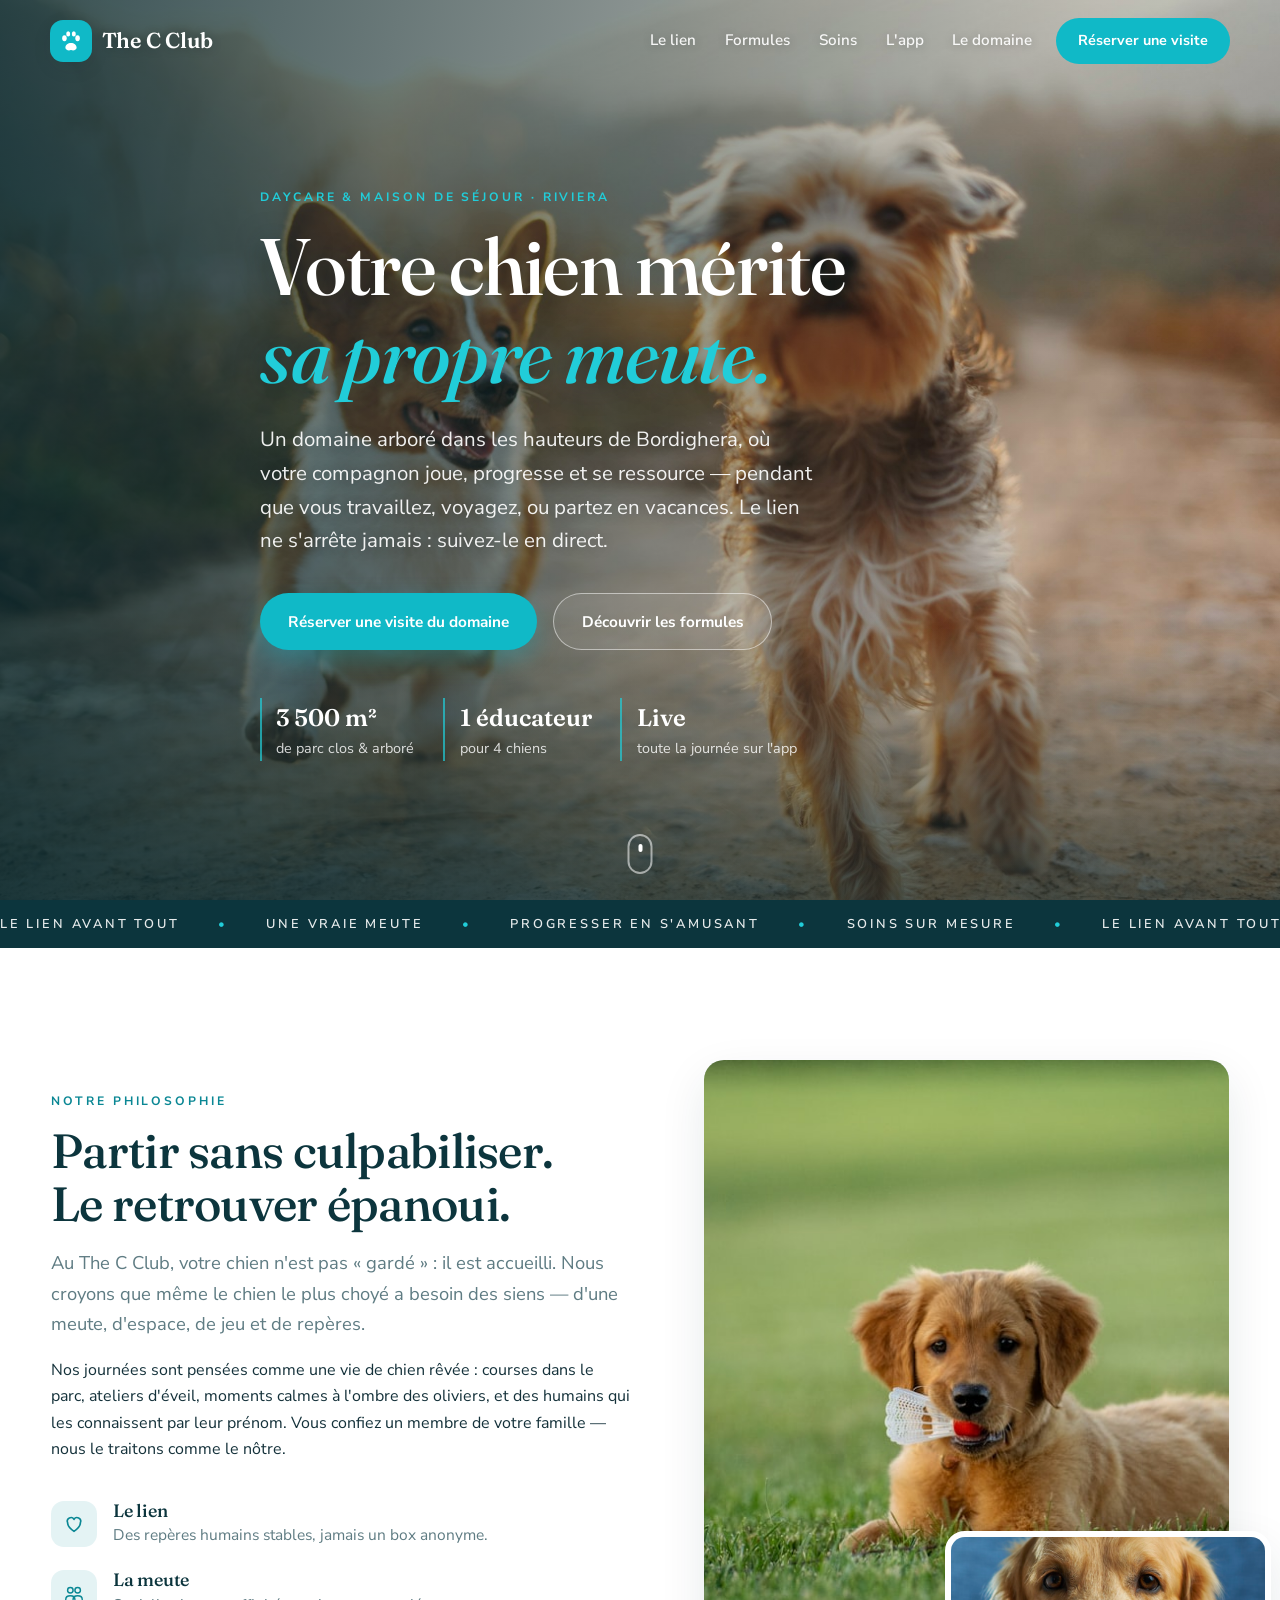
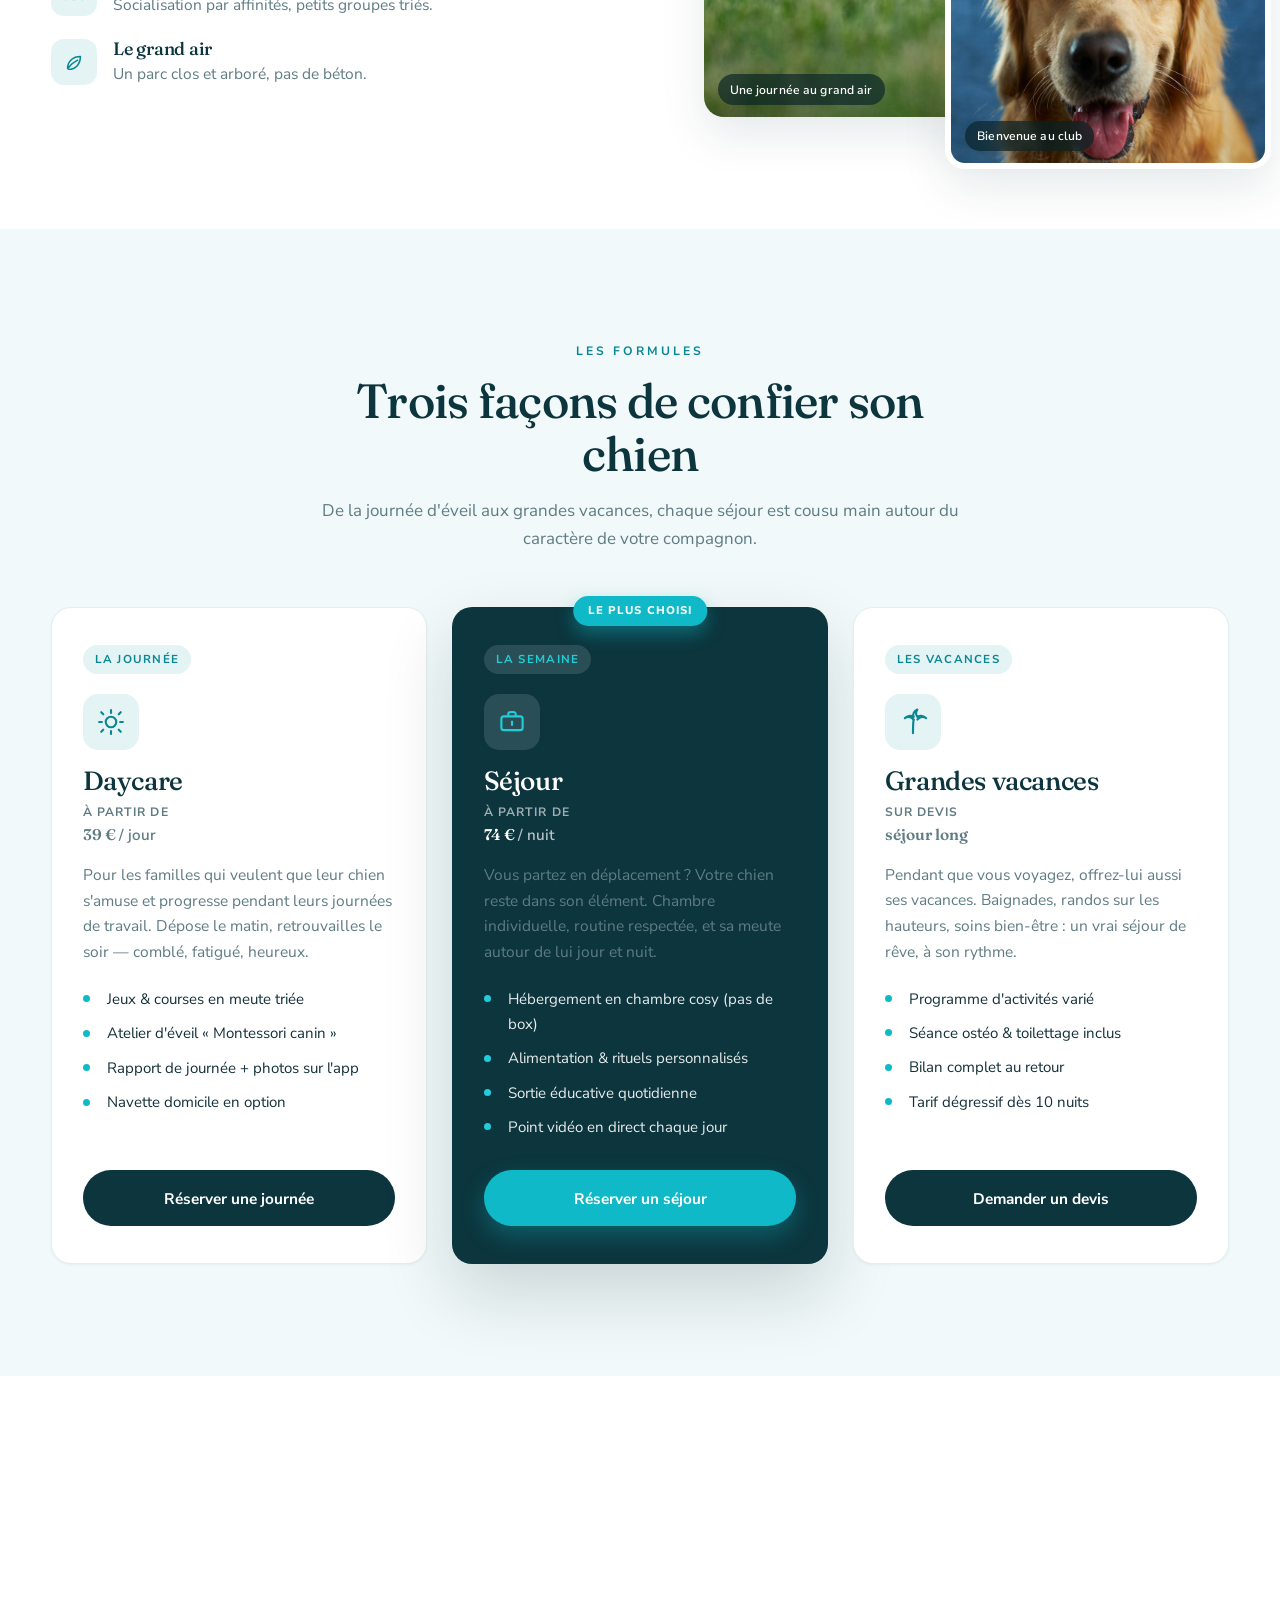
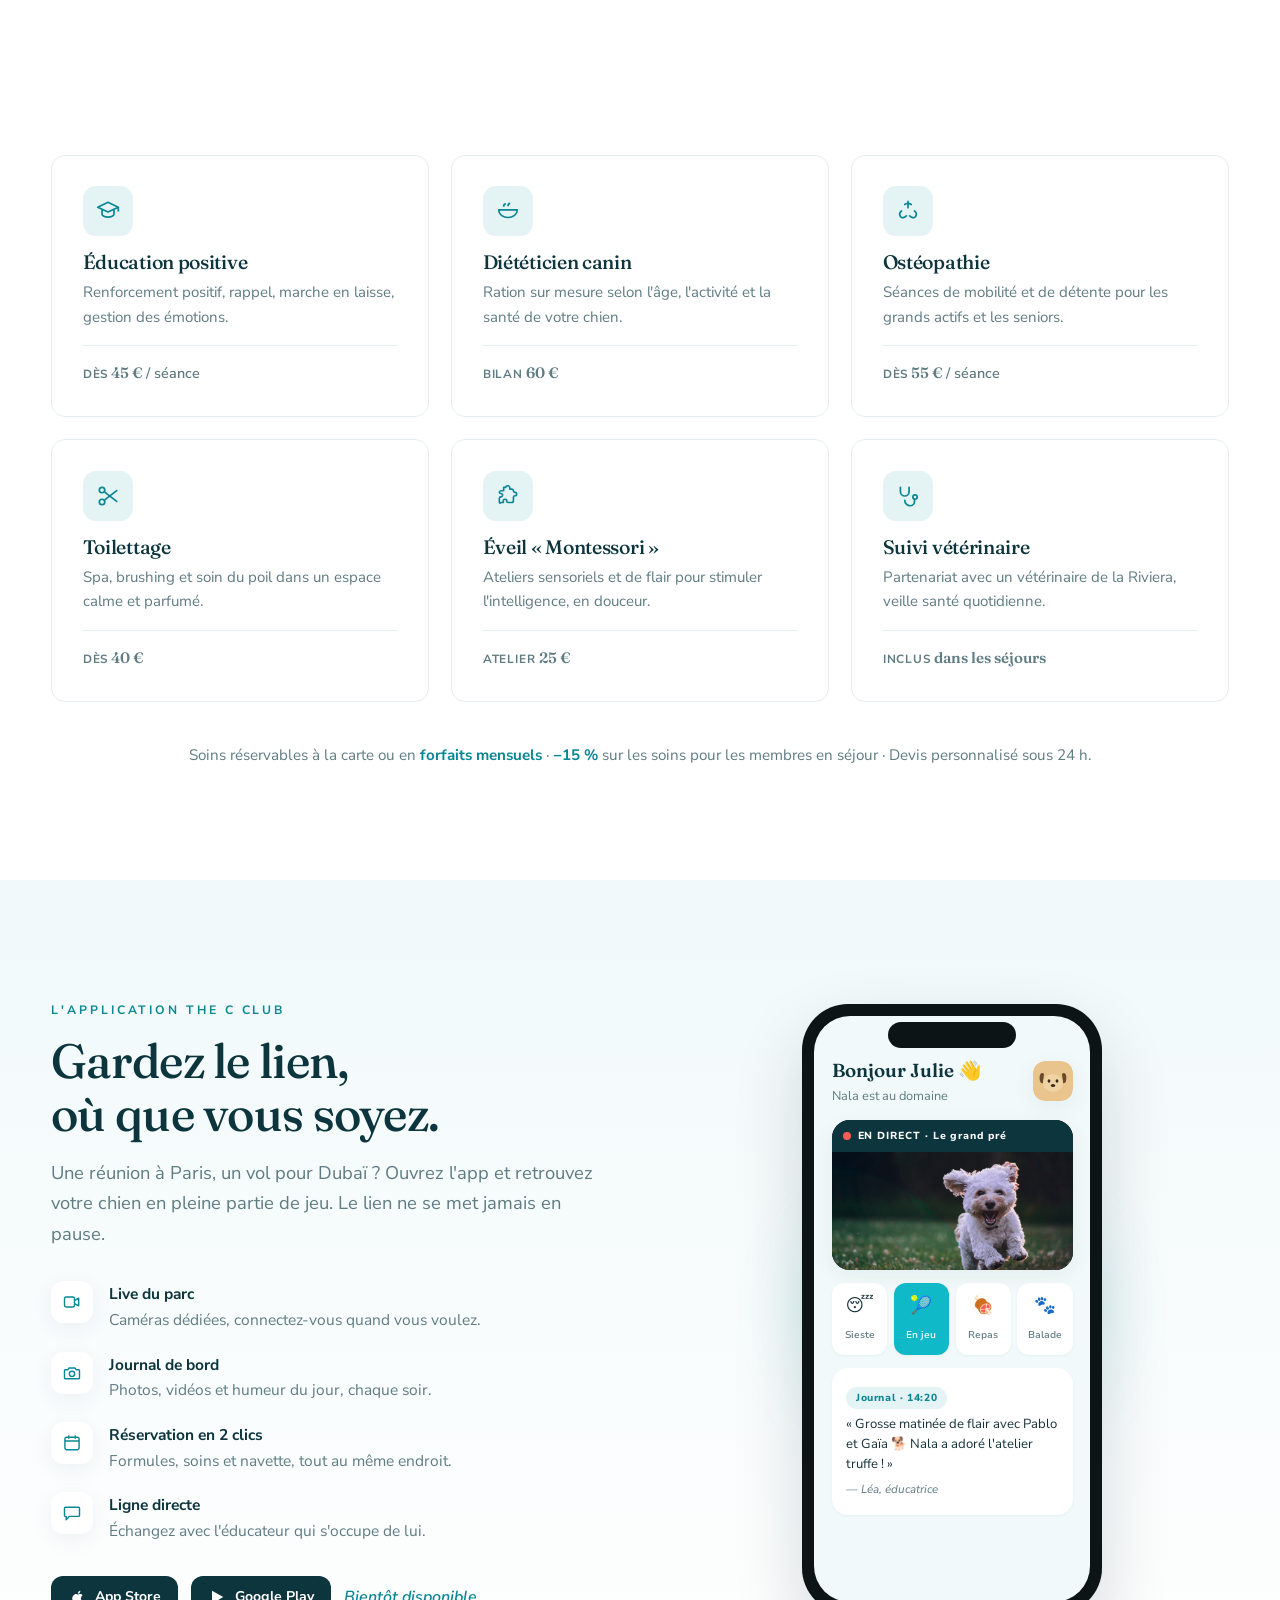
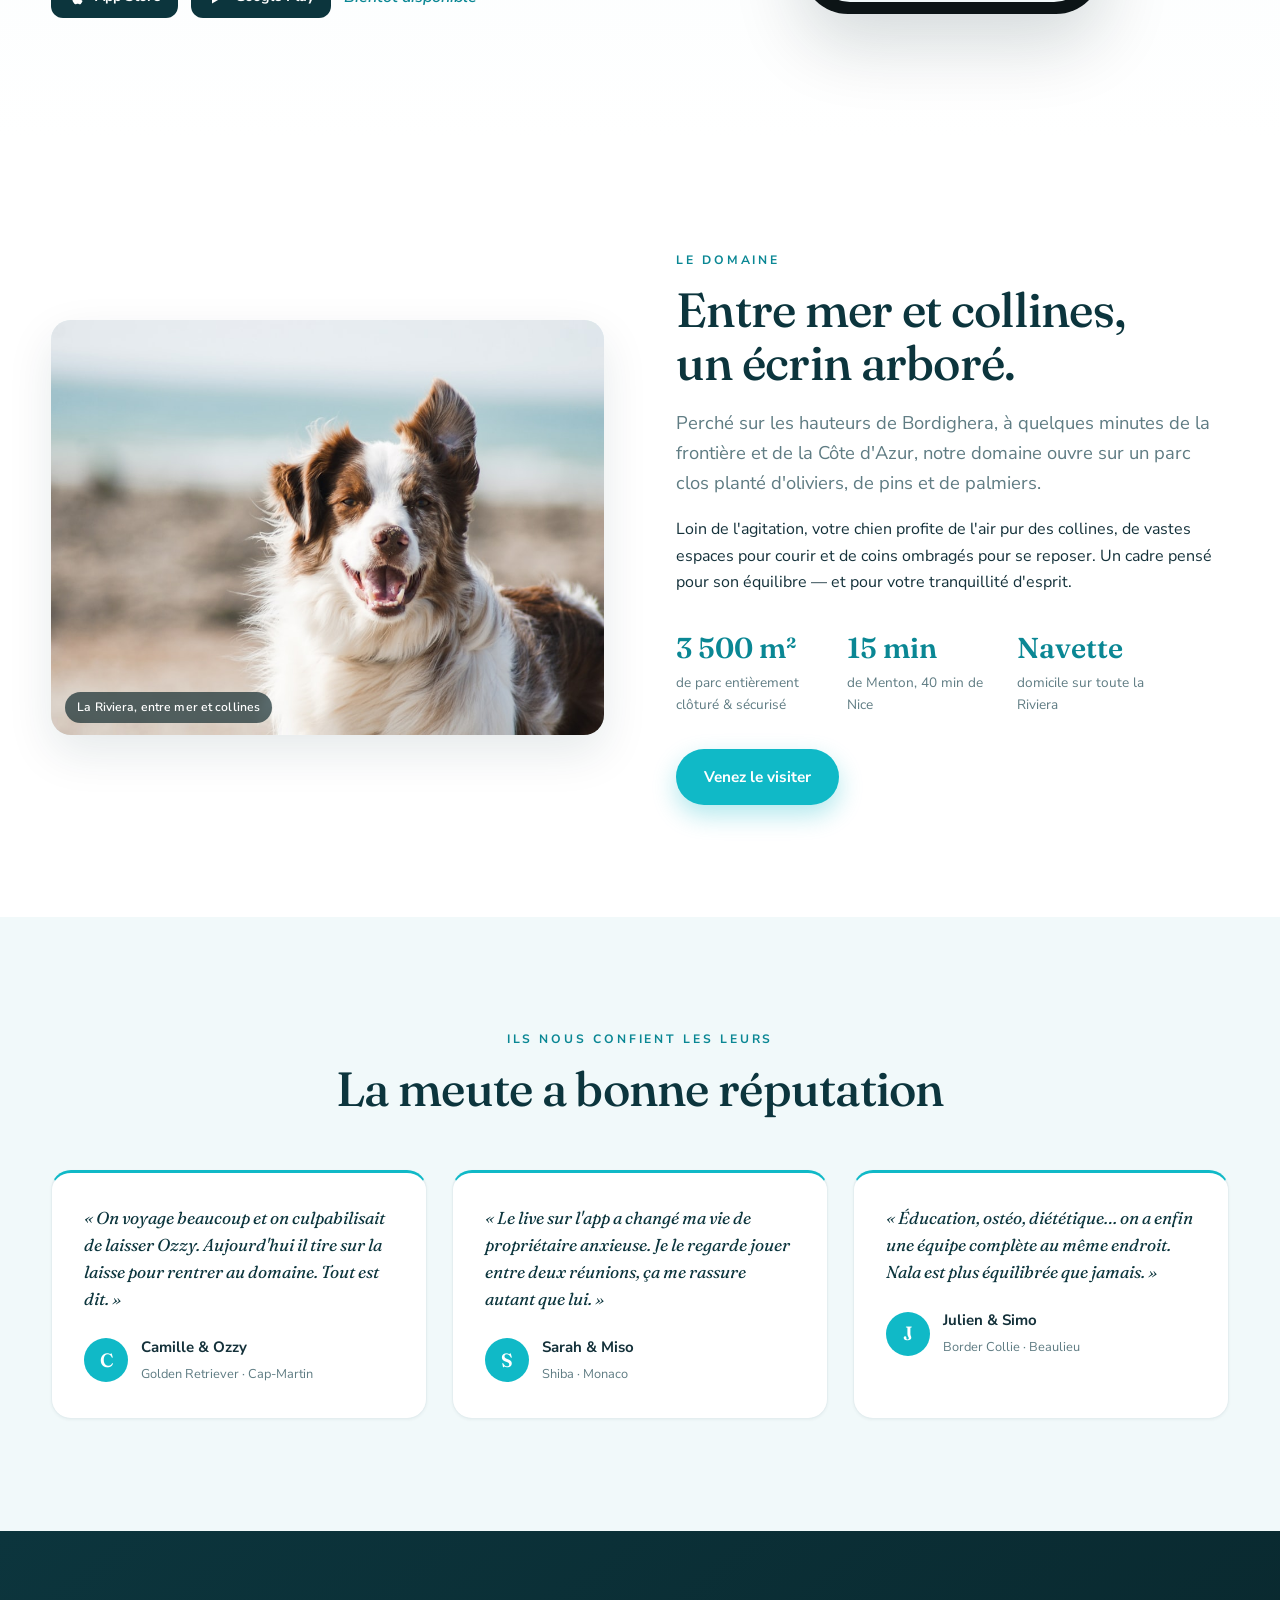
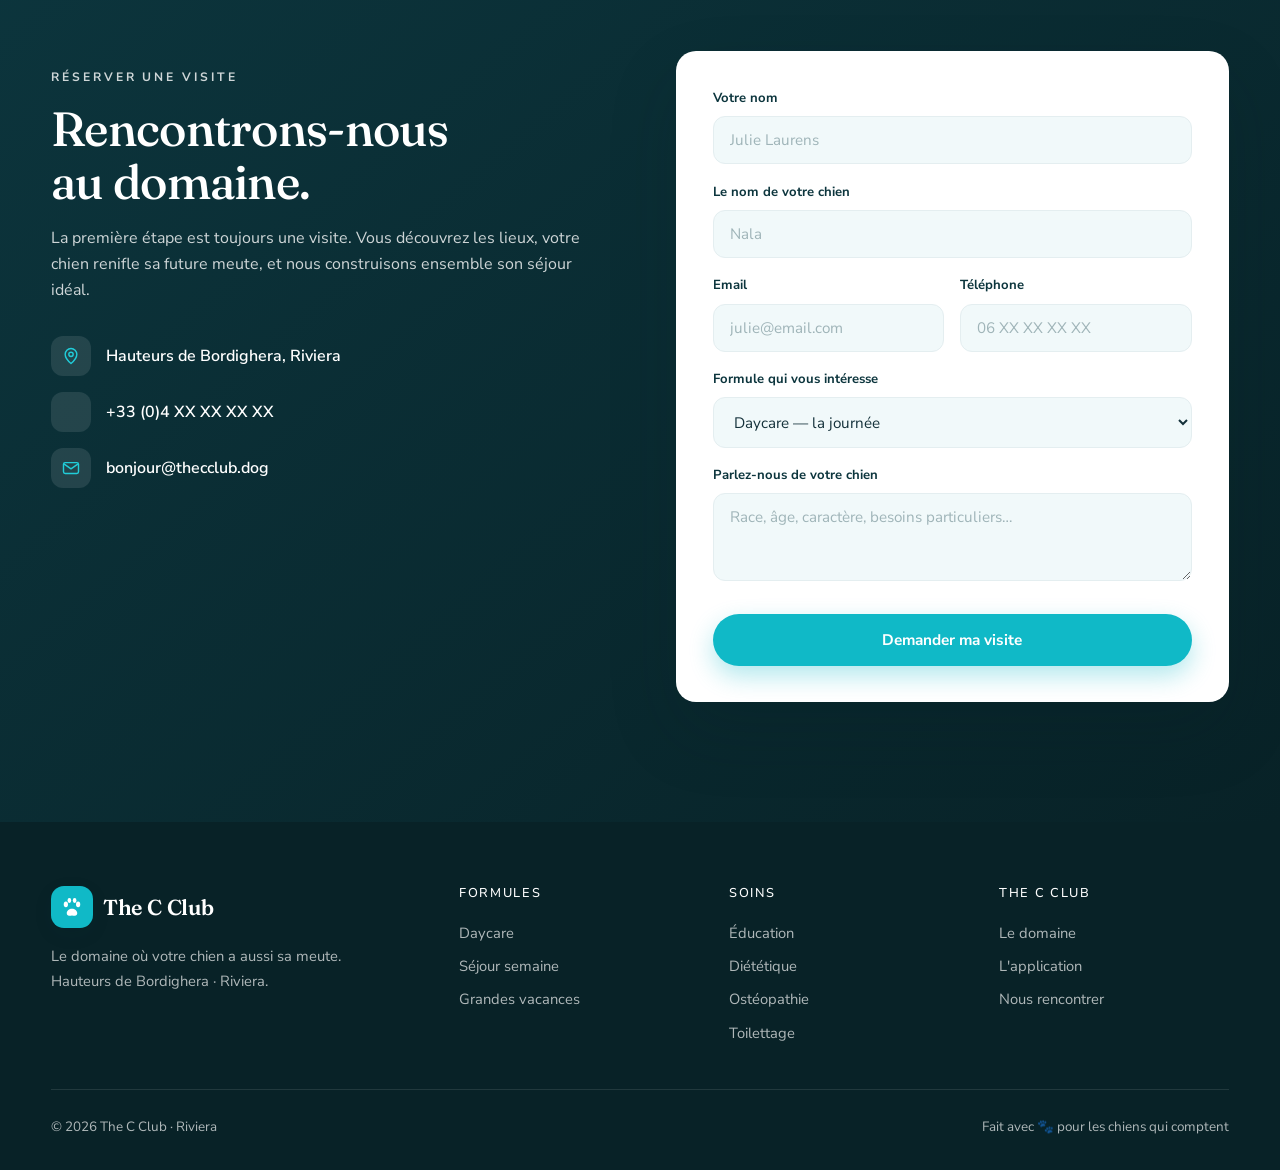
==== commit 63f3e747: "Témoignage : Julien & Simo (au lieu de Nala) Co-Authored-By: Claude Opus 4.8 <noreply@anthropic.com>" ====
--- a/index.html
+++ b/index.html
@@ -281,7 +281,7 @@
         </blockquote>
         <blockquote class="quote reveal">
           <p>« Éducation, ostéo, diététique… on a enfin une équipe complète au même endroit. Nala est plus équilibrée que jamais. »</p>
-          <footer><span class="quote__ava">J</span><div><strong>Julien & Nala</strong><small>Border Collie · Beaulieu</small></div></footer>
+          <footer><span class="quote__ava">J</span><div><strong>Julien & Simo</strong><small>Border Collie · Beaulieu</small></div></footer>
         </blockquote>
       </div>
     </div>
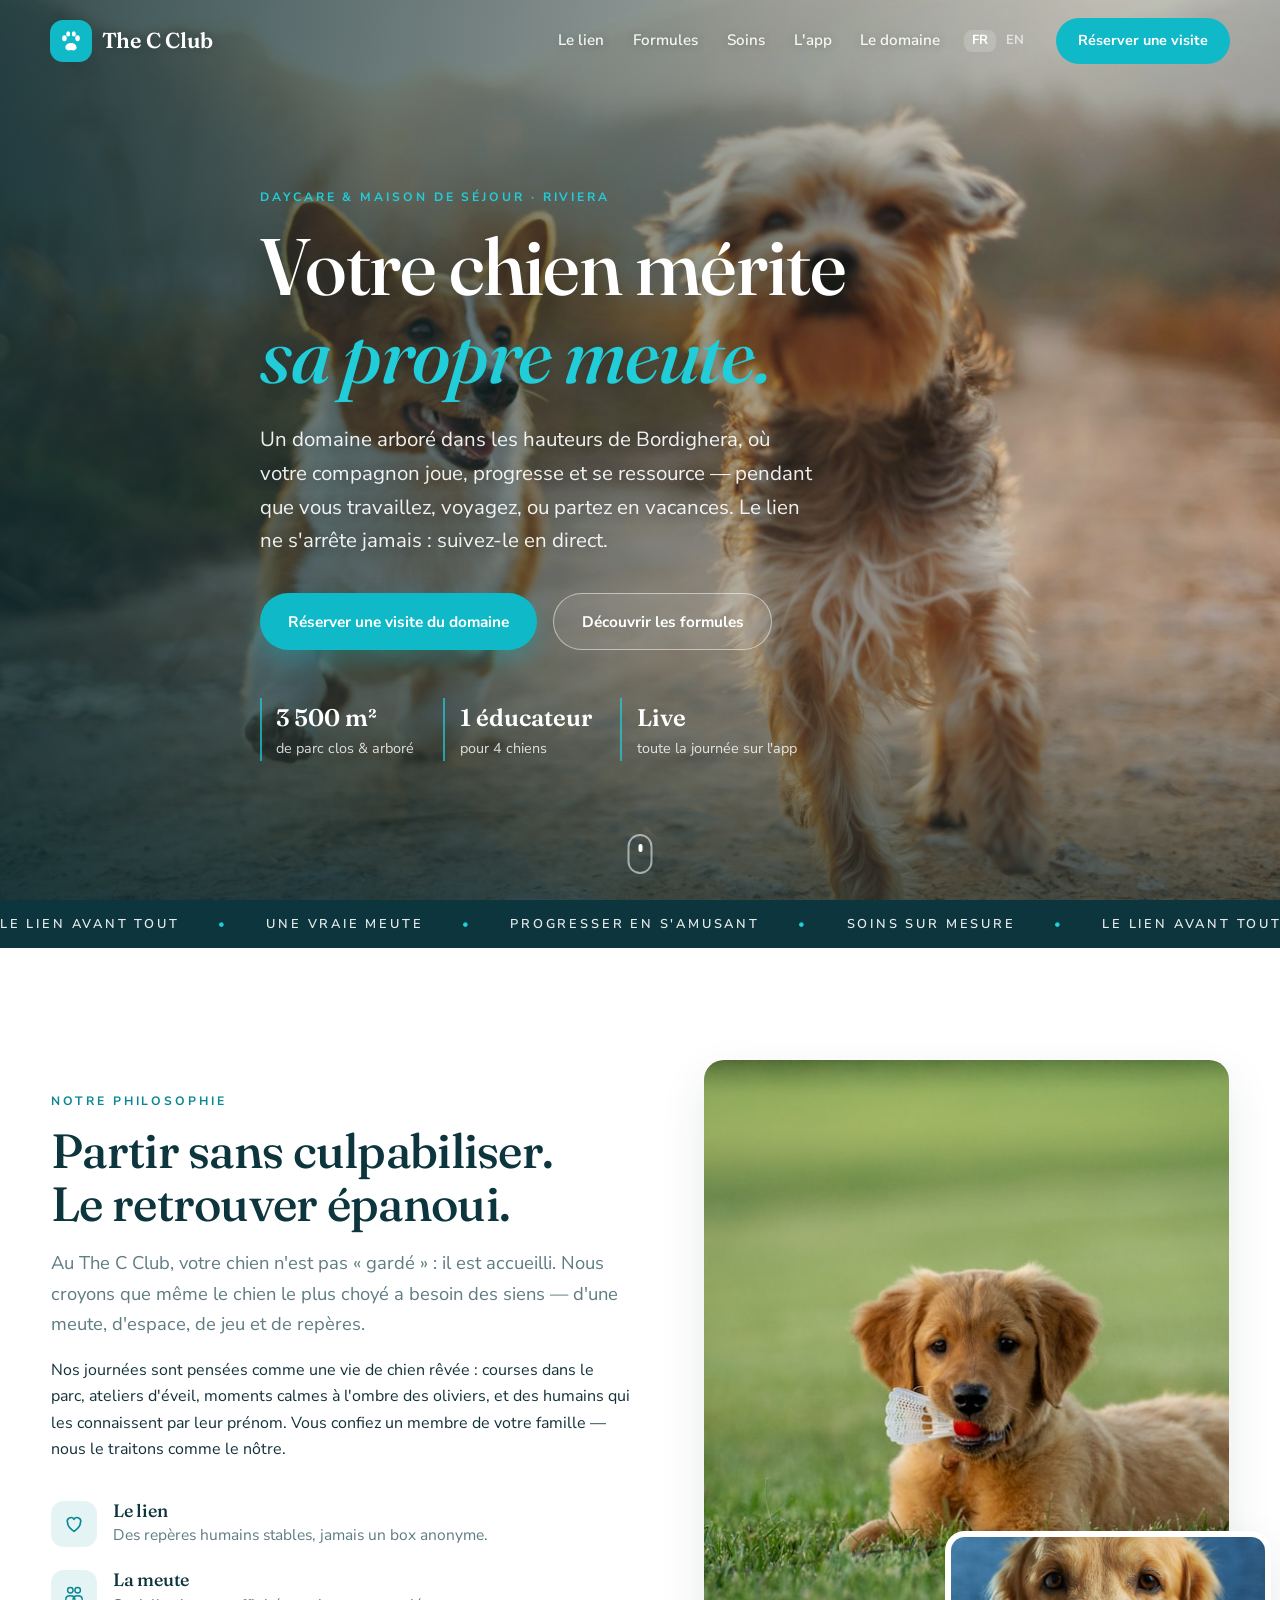
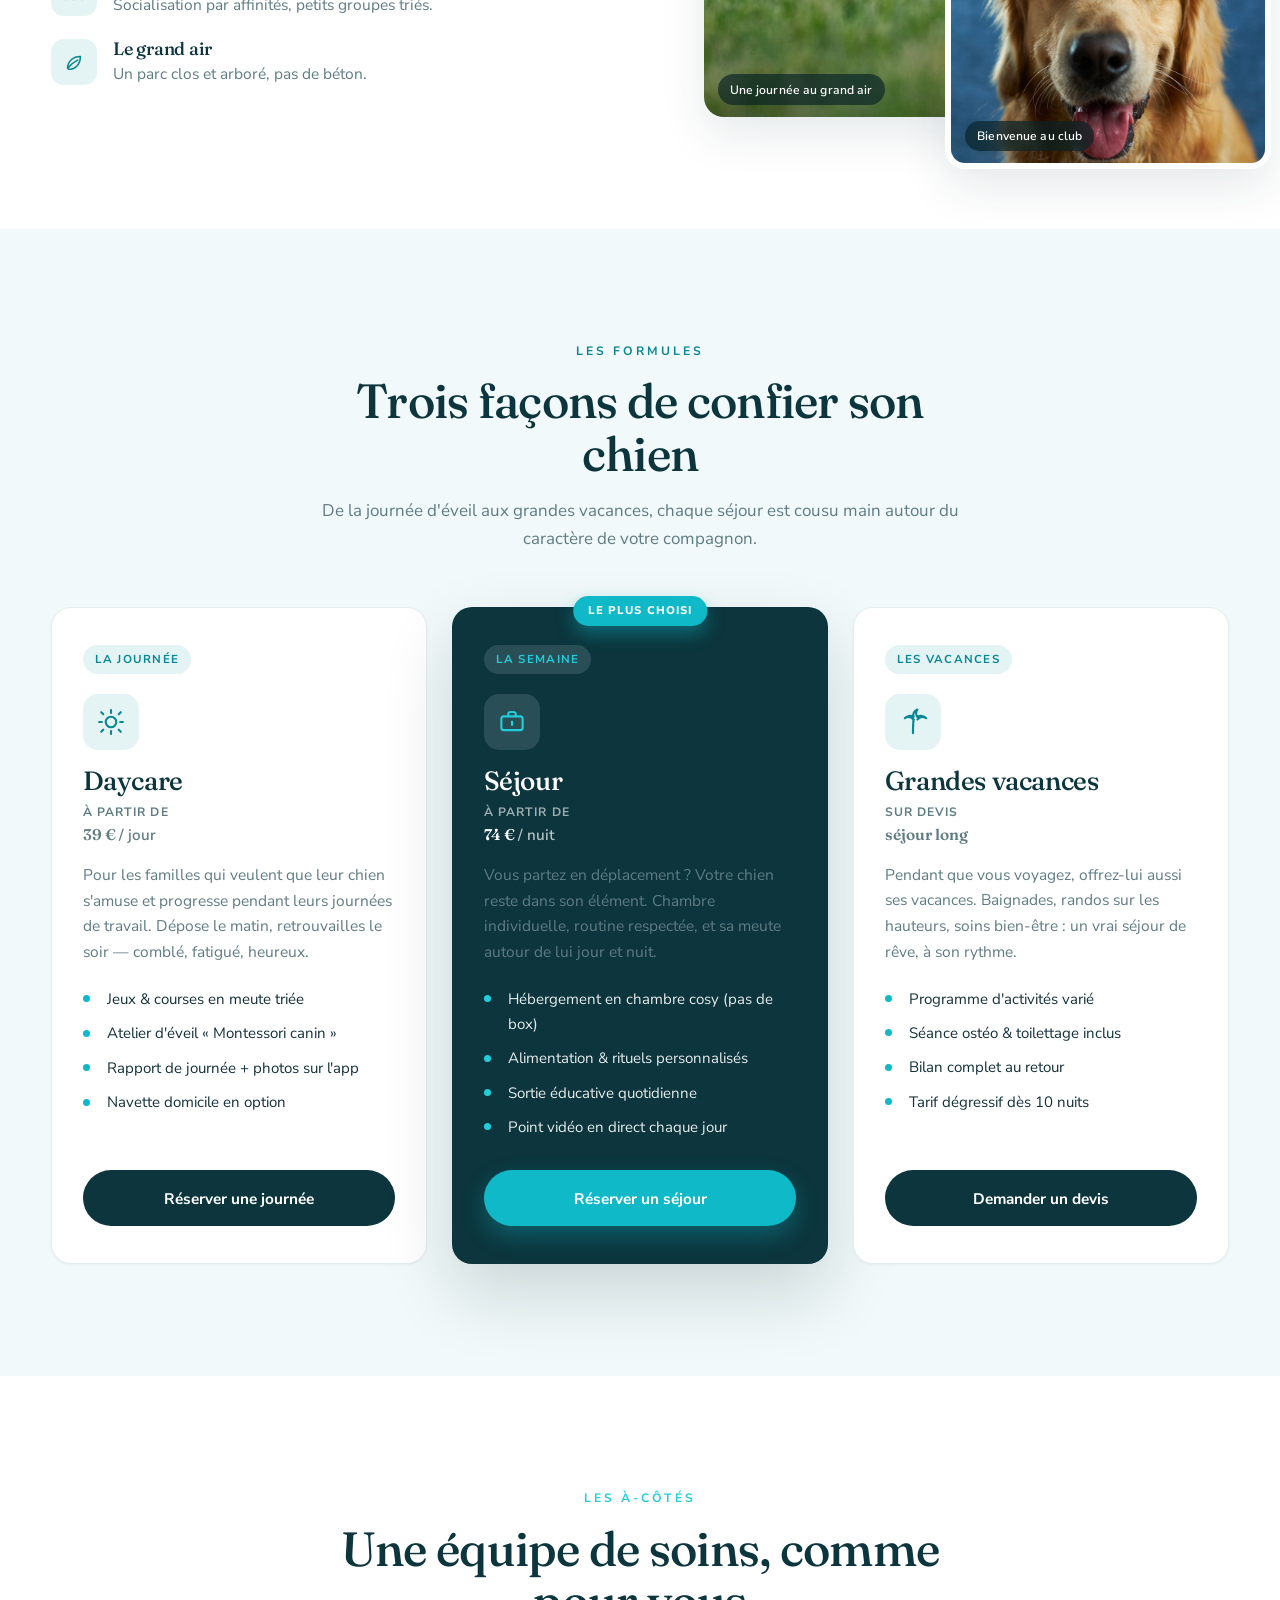
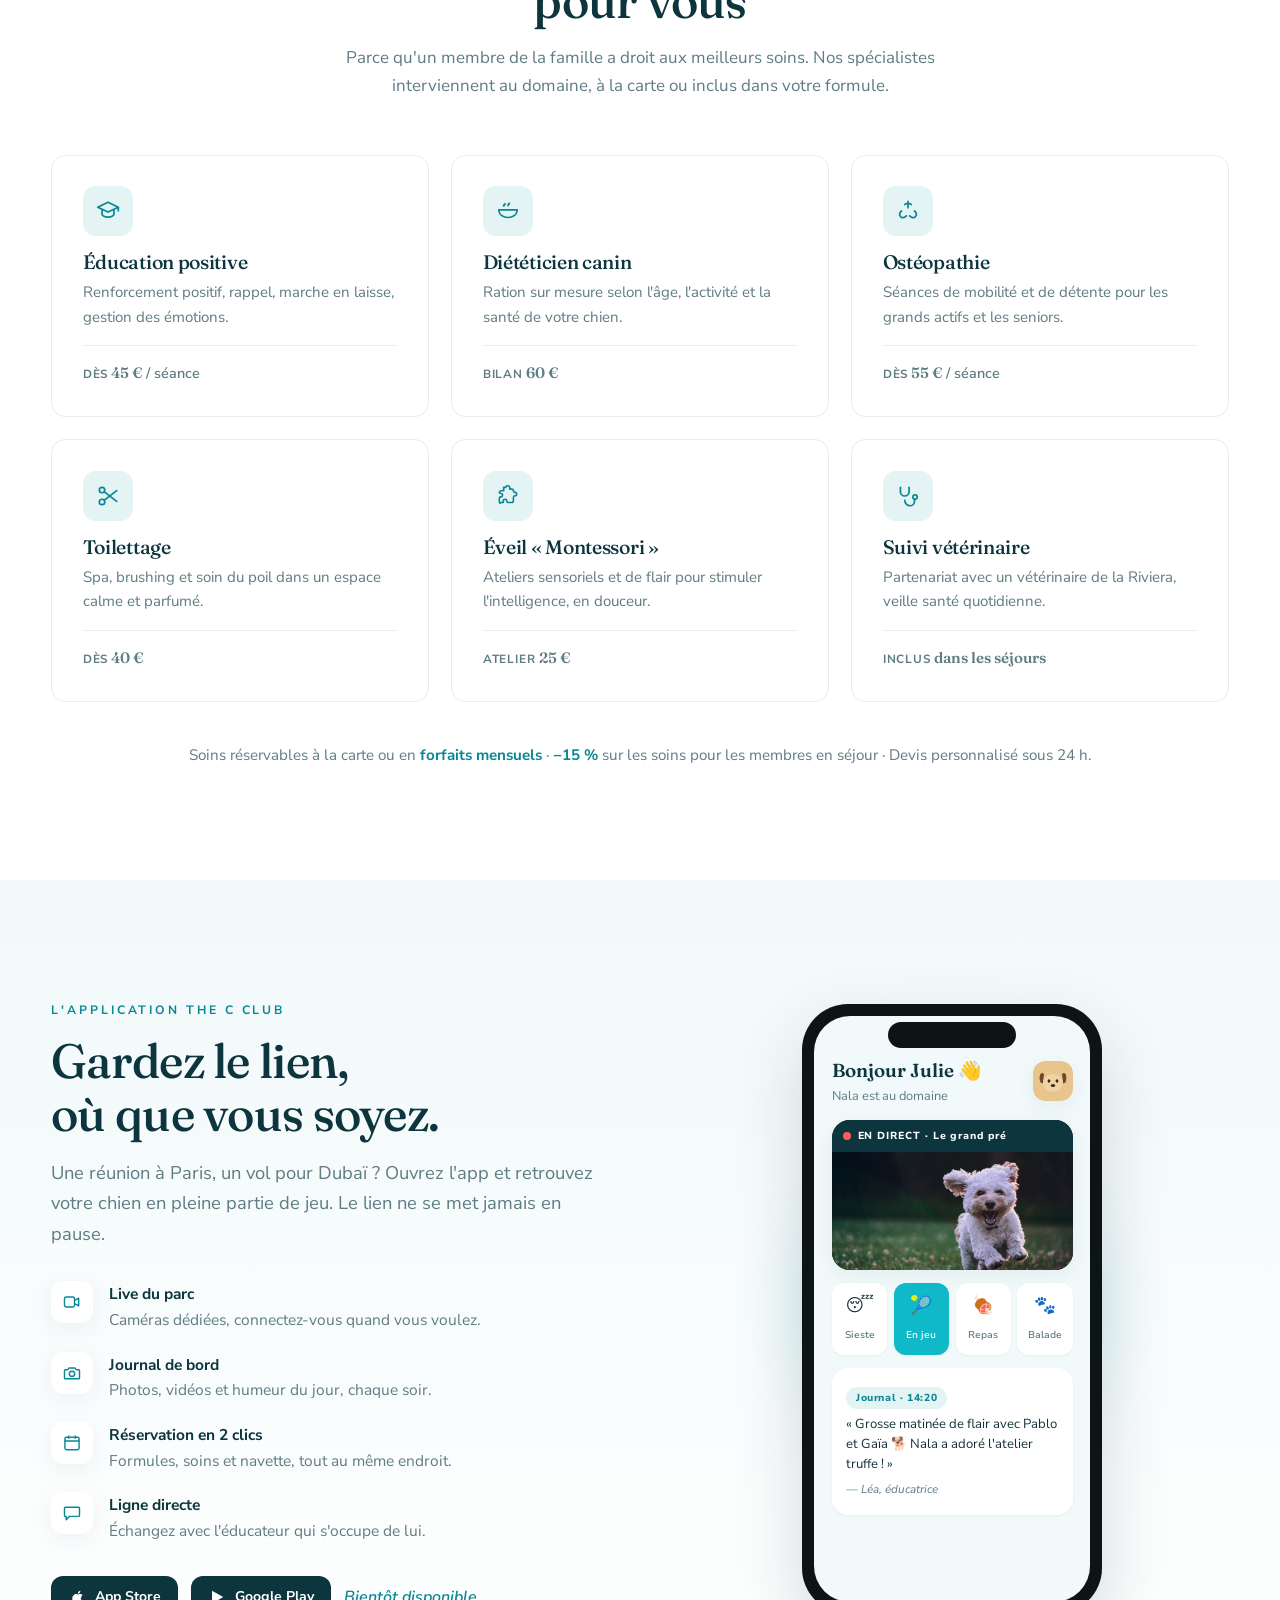
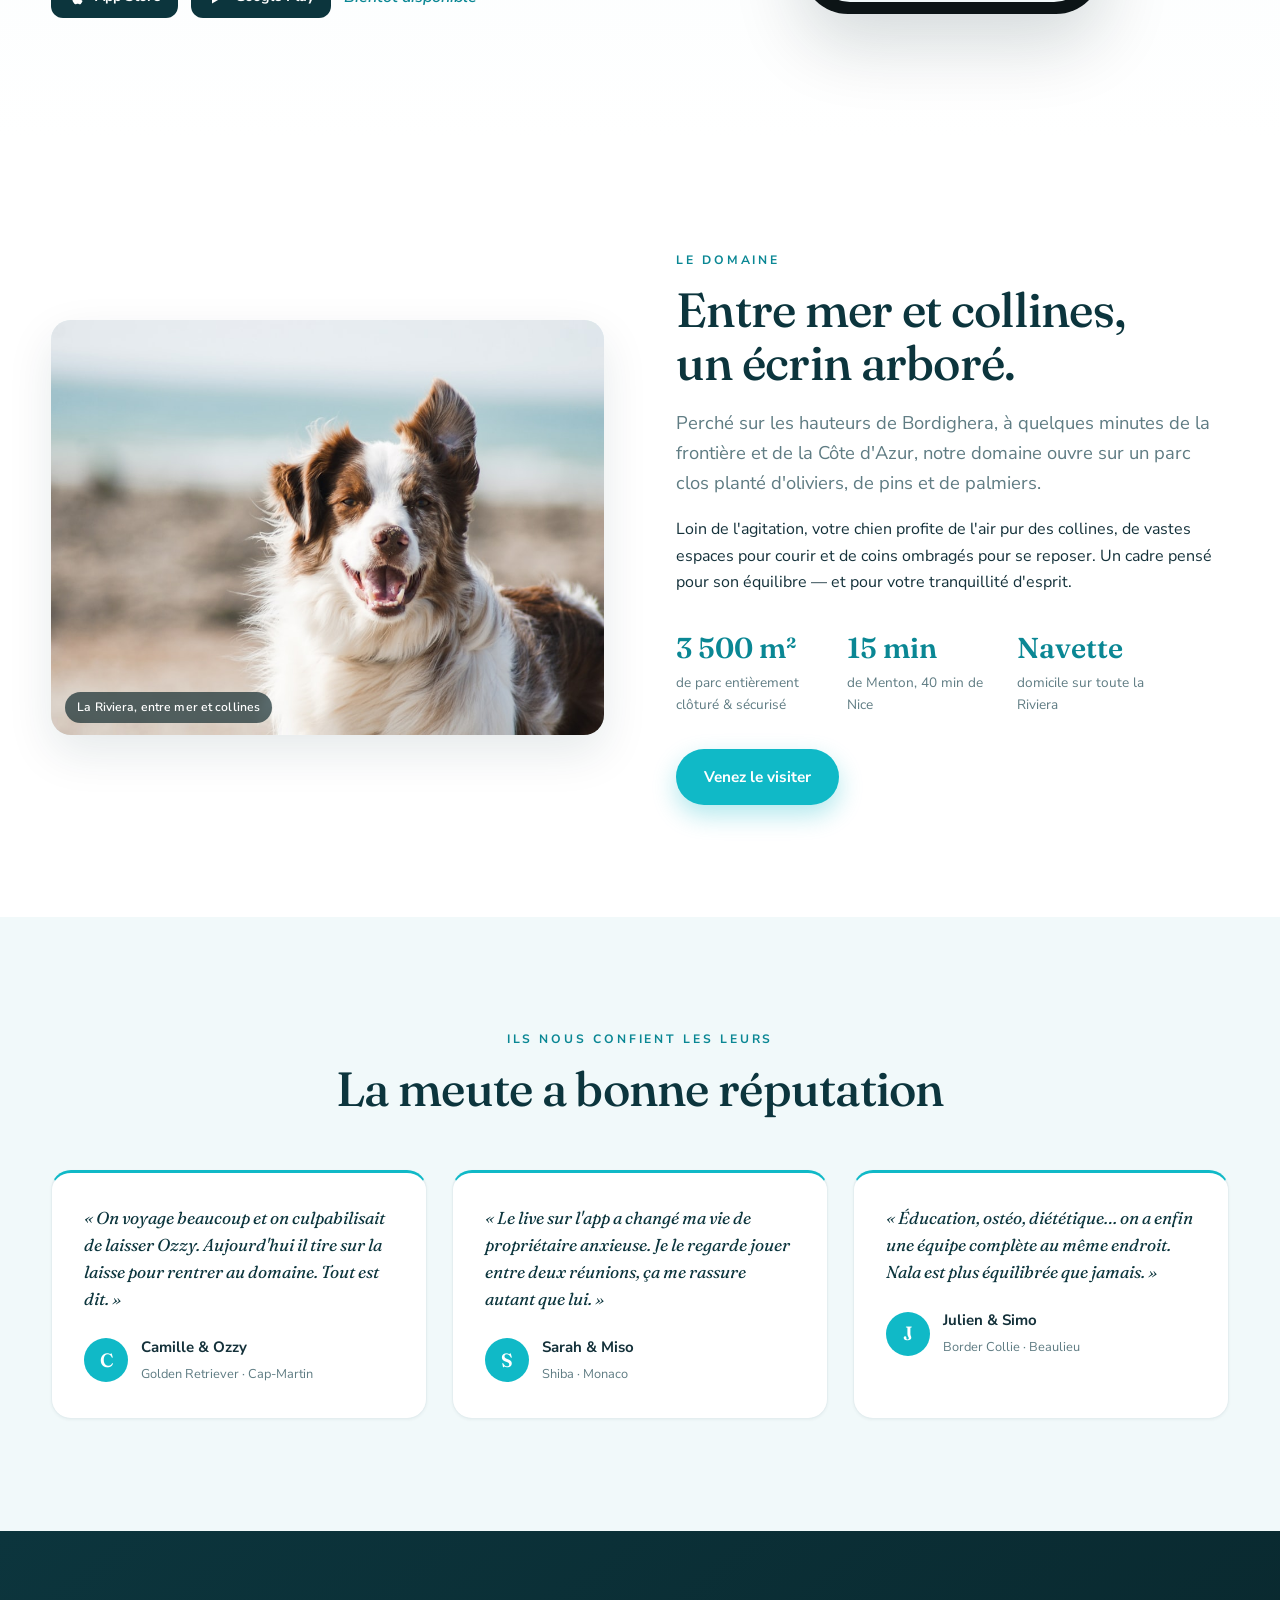
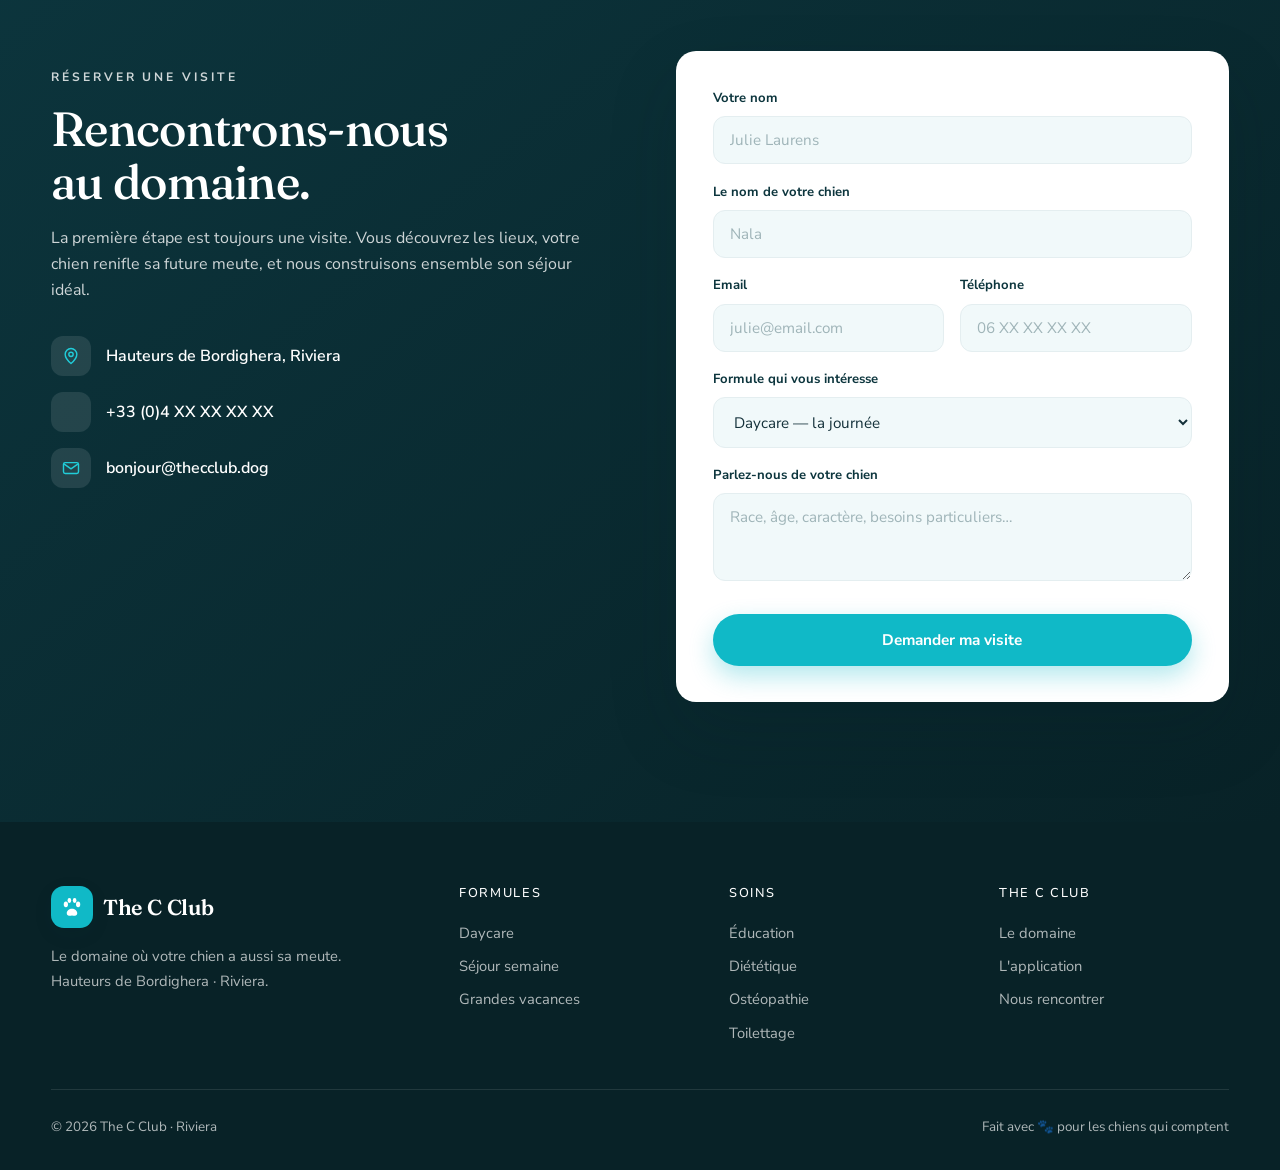
==== commit 7b2897e7: "Version anglaise (/en/) + sélecteur de langue FR/EN Co-Authored-By: Claude Opus 4.8 <noreply@anthrop" ====
--- a/index.html
+++ b/index.html
@@ -5,6 +5,8 @@
   <meta name="viewport" content="width=device-width, initial-scale=1.0" />
   <title>The C Club — Maison de séjour & daycare pour chiens · Riviera</title>
   <meta name="description" content="The C Club — le club où votre chien passe ses journées et ses vacances. Daycare, séjours, éducation, soins et bien-être dans un parc arboré des hauteurs de Bordighera. Suivez-le en direct depuis l'app." />
+  <link rel="alternate" hreflang="fr" href="./" />
+  <link rel="alternate" hreflang="en" href="en/" />
   <link rel="preconnect" href="https://fonts.googleapis.com" />
   <link rel="preconnect" href="https://fonts.gstatic.com" crossorigin />
   <link href="https://fonts.googleapis.com/css2?family=Fraunces:ital,opsz,wght@0,9..144,400;0,9..144,500;0,9..144,600;1,9..144,400&family=Nunito+Sans:opsz,wght@6..12,400;6..12,500;6..12,600;6..12,700&display=swap" rel="stylesheet" />
@@ -28,6 +30,10 @@
         <a href="#app">L'app</a>
         <a href="#domaine">Le domaine</a>
       </nav>
+      <div class="nav__lang" aria-label="Langue / Language">
+        <span class="is-active">FR</span>
+        <a href="en/">EN</a>
+      </div>
       <a href="#contact" class="btn btn--nav">Réserver une visite</a>
       <button class="nav__burger" id="burger" aria-label="Ouvrir le menu" aria-expanded="false">
         <span></span><span></span><span></span>
--- a/styles.css
+++ b/styles.css
@@ -100,6 +100,15 @@
 .nav:not(.scrolled) .nav__links a { color: rgba(255,255,255,0.92); text-shadow: 0 1px 8px rgba(8,34,39,0.25); }
 .nav__links a::after { content: ""; position: absolute; left: 0; bottom: -2px; width: 0; height: 2px; background: var(--teal); transition: width 0.25s ease; }
 .nav__links a:hover::after { width: 100%; }
+
+.nav__lang { display: inline-flex; align-items: center; gap: 2px; font-weight: 700; font-size: 0.82rem; }
+.nav__lang span, .nav__lang a { padding: 0.28rem 0.5rem; border-radius: 8px; line-height: 1; }
+.nav__lang a { color: var(--ink); opacity: 0.55; transition: opacity 0.2s ease, color 0.2s ease; }
+.nav__lang a:hover { opacity: 1; }
+.nav__lang .is-active { color: var(--teal-deep); background: var(--bg-tint); }
+.nav:not(.scrolled) .nav__lang a { color: rgba(255,255,255,0.85); opacity: 0.75; }
+.nav:not(.scrolled) .nav__lang a:hover { opacity: 1; }
+.nav:not(.scrolled) .nav__lang .is-active { color: var(--white); background: rgba(255,255,255,0.18); }
 
 .nav__burger { display: none; flex-direction: column; gap: 5px; background: none; border: none; cursor: pointer; padding: 8px; margin-left: auto; }
 .nav__burger span { width: 26px; height: 2.5px; background: var(--teal-dark); border-radius: 2px; transition: 0.3s; }
@@ -314,7 +323,8 @@
    ============================================================ */
 @media (max-width: 940px) {
   .nav__links, .nav .btn--nav { display: none; }
-  .nav__burger { display: flex; }
+  .nav__lang { margin-left: auto; }
+  .nav__burger { display: flex; margin-left: 0.25rem; }
   .nav.open .nav__links { display: flex; position: absolute; top: 100%; left: 0; right: 0; flex-direction: column; background: var(--white); padding: 1.5rem 6%; gap: 1.1rem; box-shadow: var(--shadow-md); }
   .nav.open .nav__links a { color: var(--ink); text-shadow: none; }
 
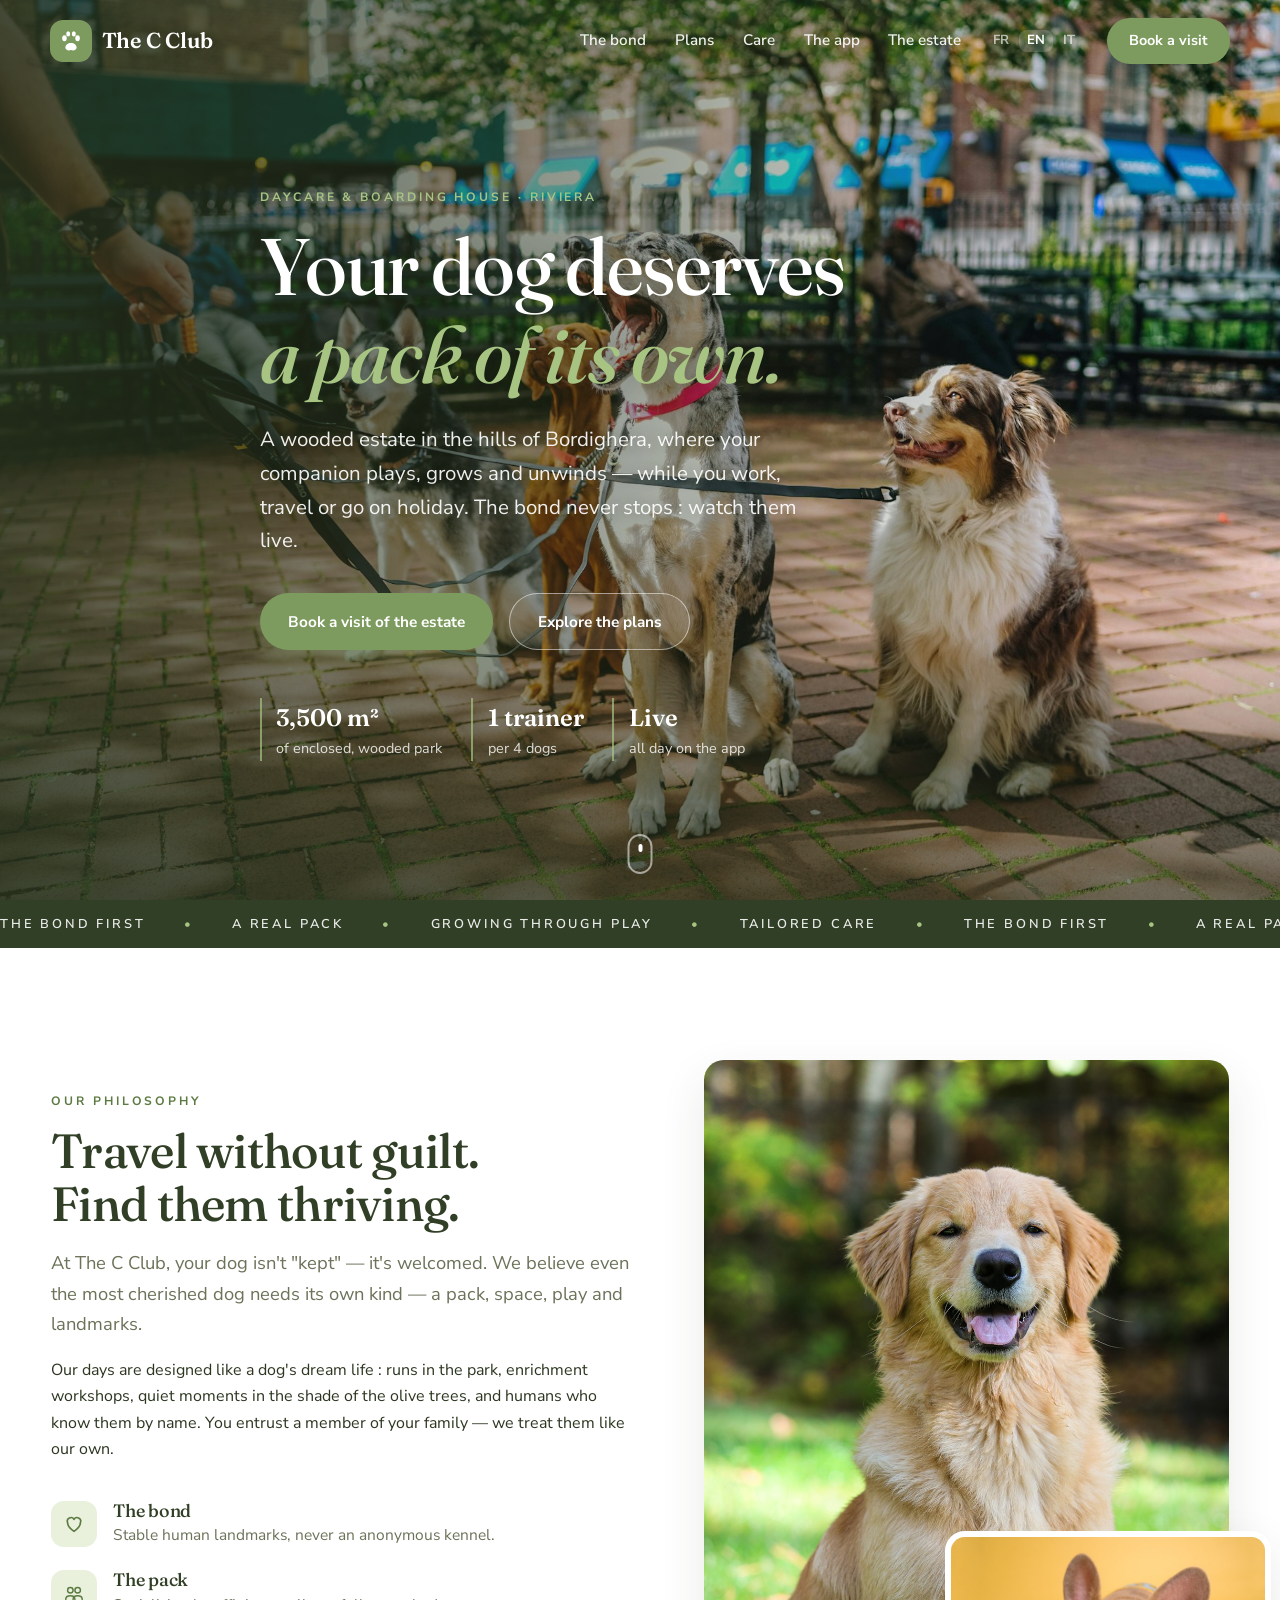
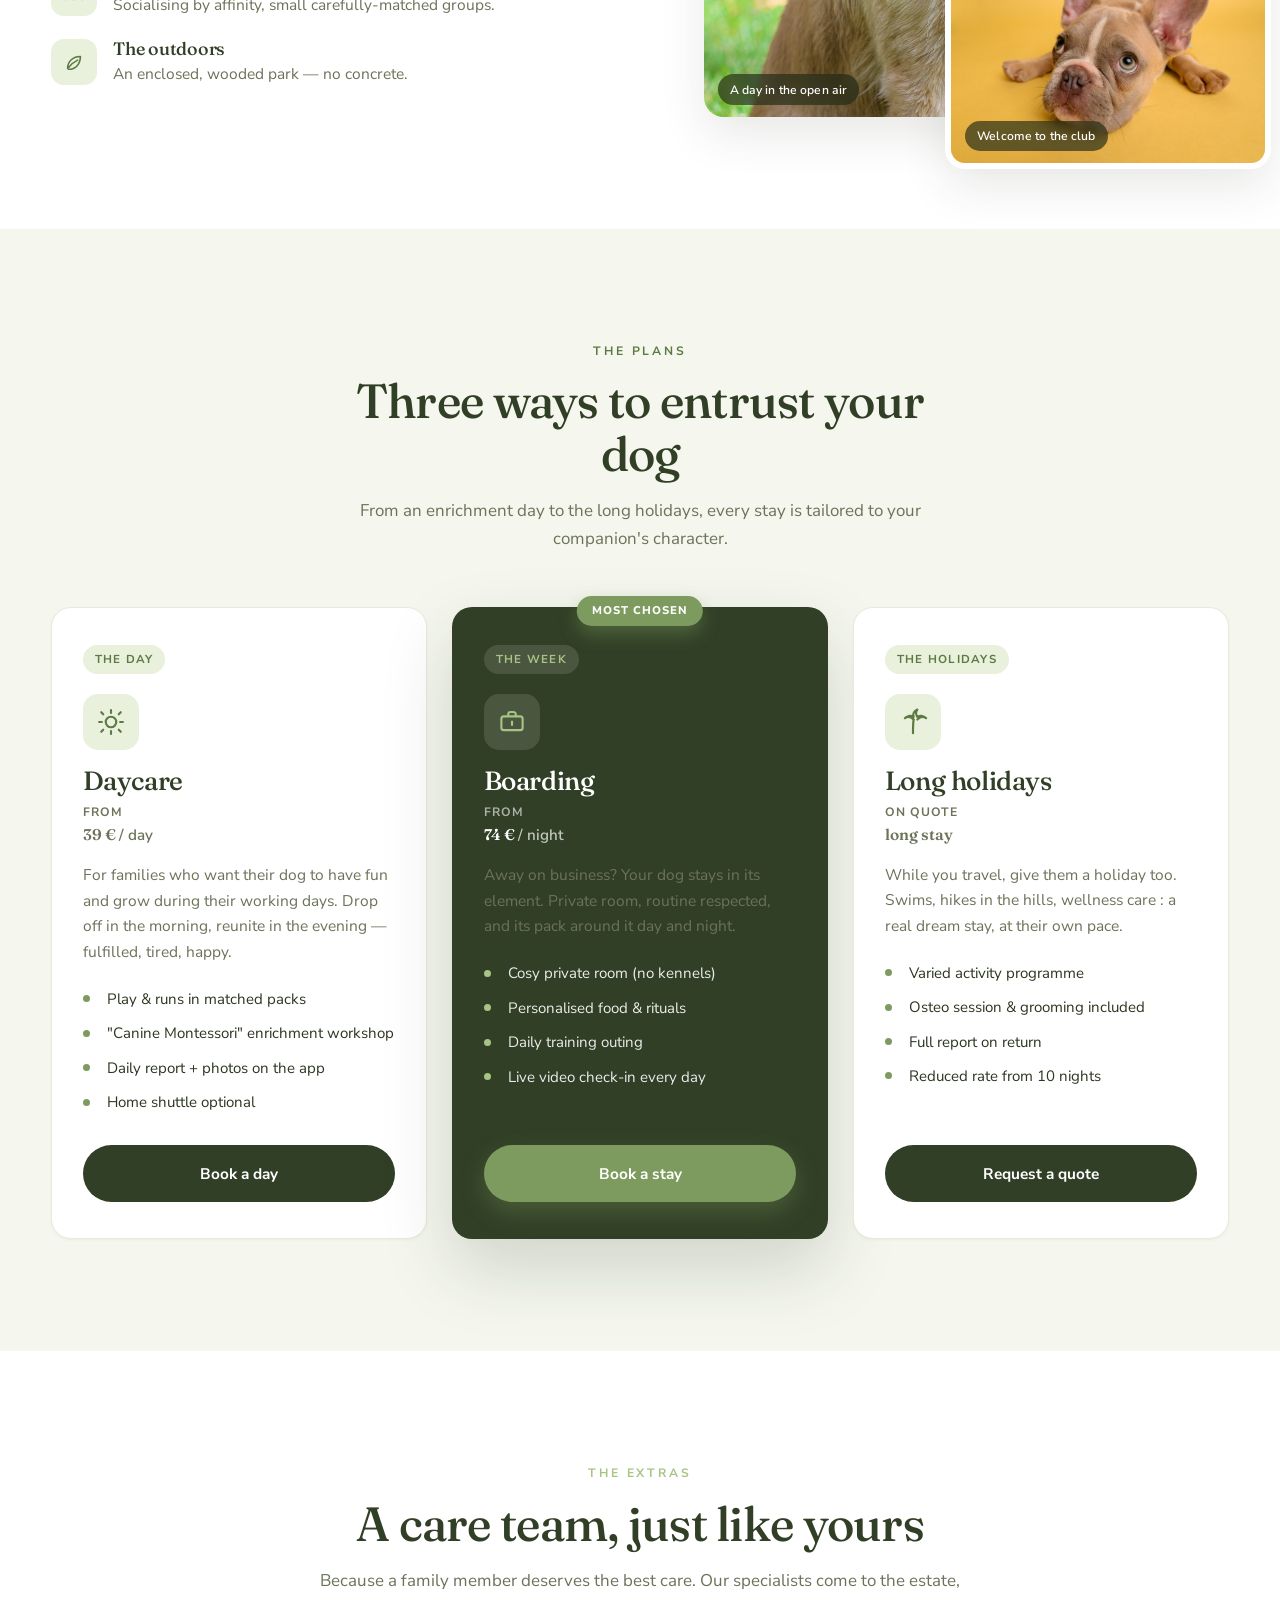
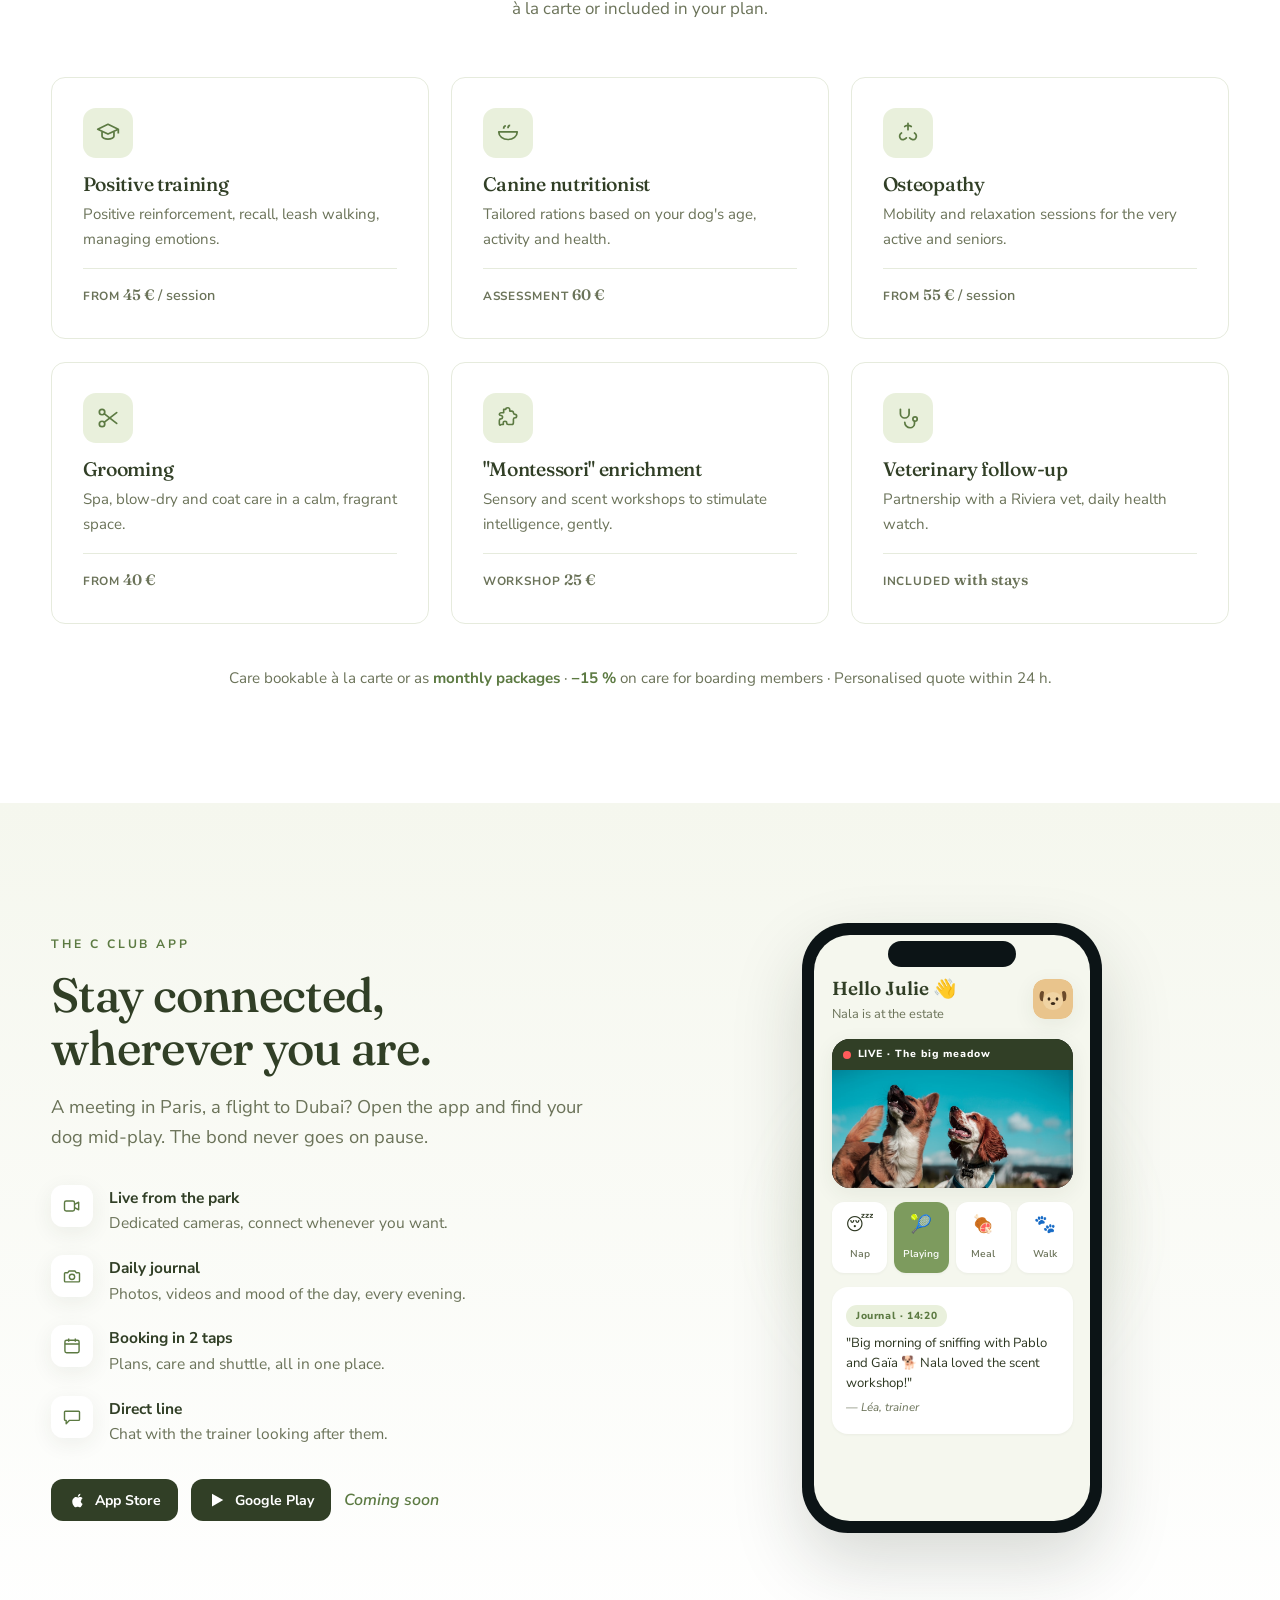
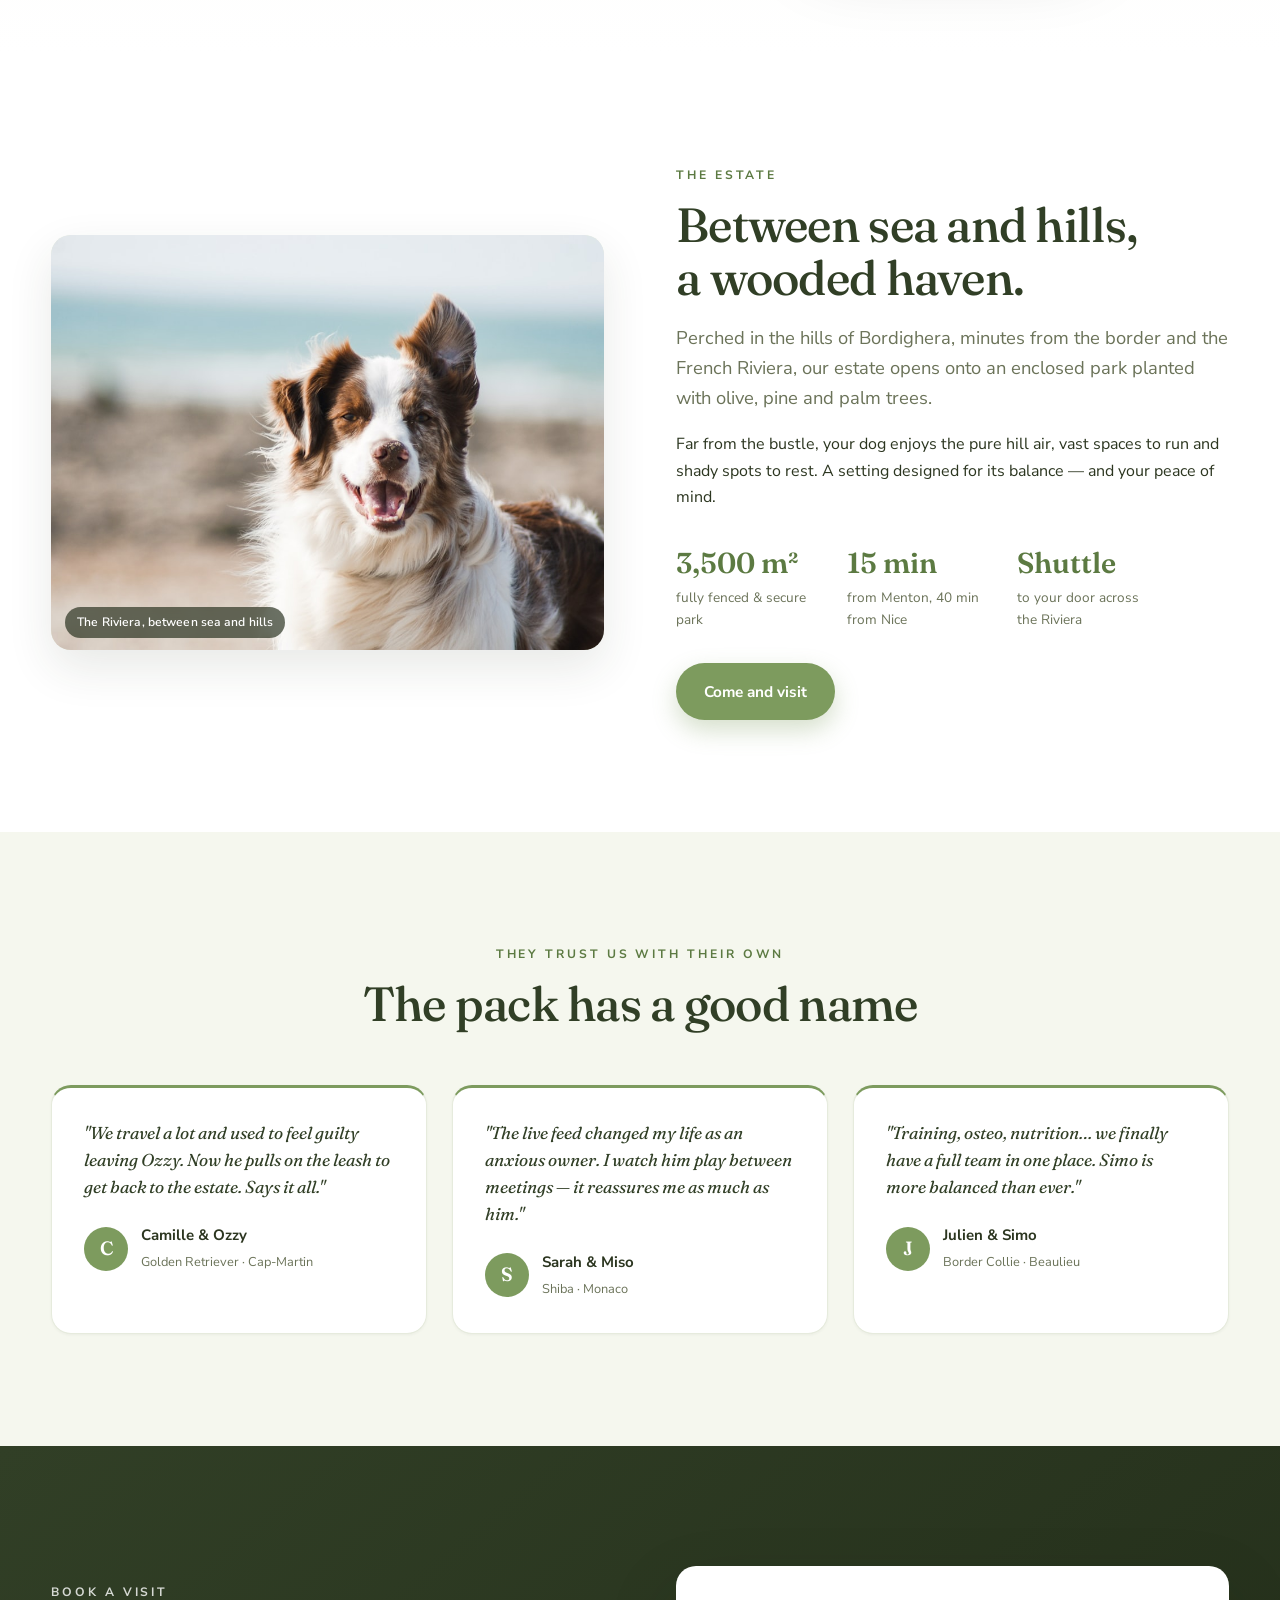
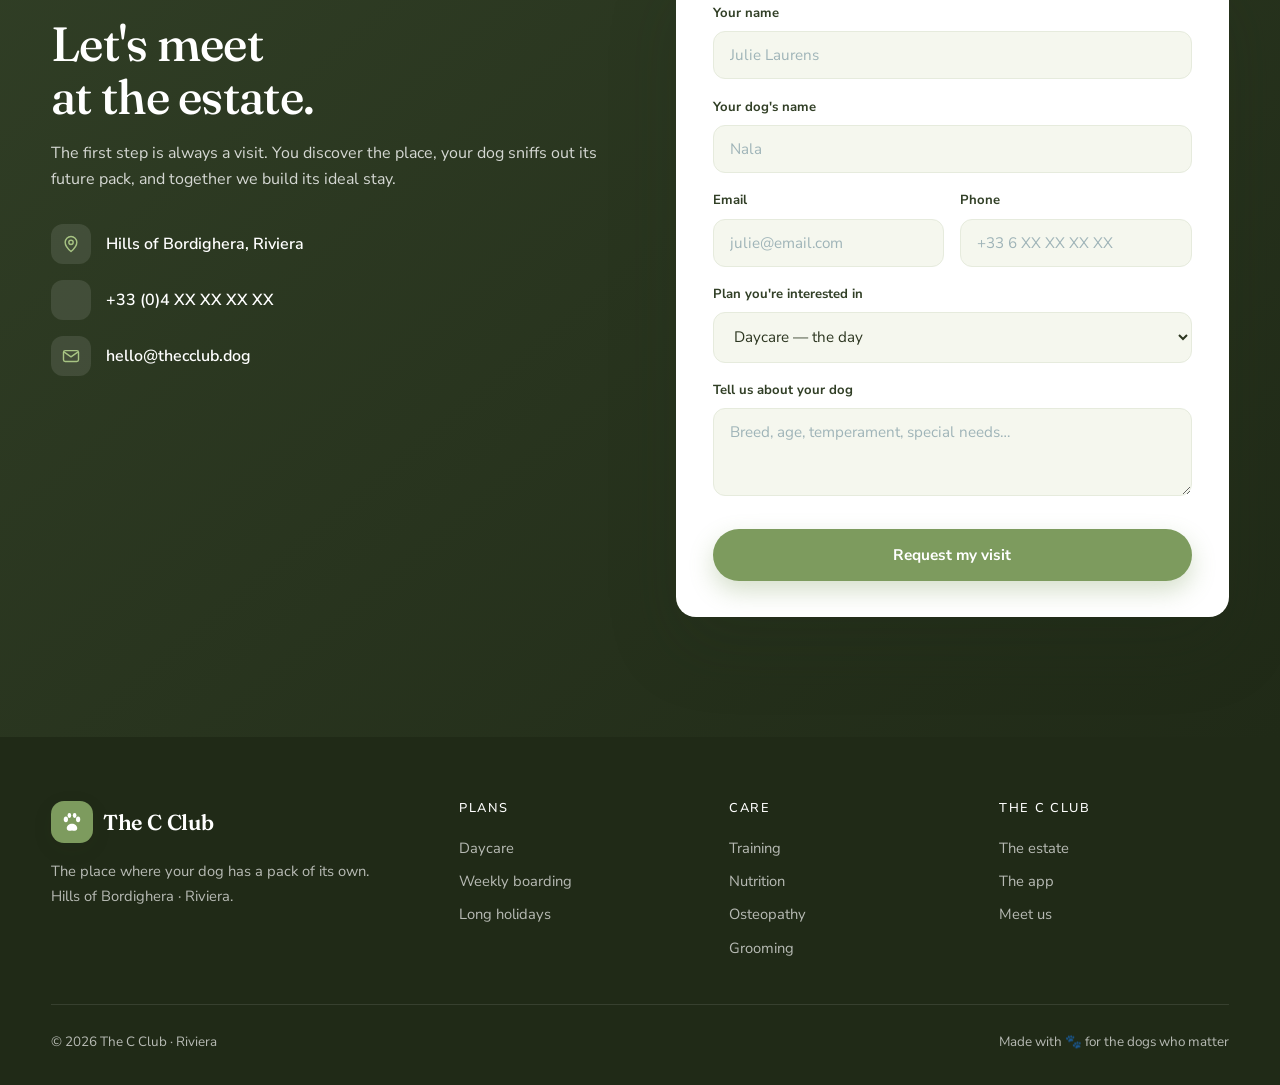
==== commit a0c02759: "Palette vert amande/olivier + photos par race (bouledogue beige, labrador, batard) + version italien" ====
--- a/index.html
+++ b/index.html
@@ -3,10 +3,23 @@
 <head>
   <meta charset="UTF-8" />
   <meta name="viewport" content="width=device-width, initial-scale=1.0" />
+  <script>
+    /* Langue par défaut : redirige vers /en/ ou /it/ selon le choix mémorisé ou la langue du navigateur. Le français reste la version racine. */
+    (function () {
+      try {
+        var pref = localStorage.getItem('tcc-lang');
+        var lang = pref || (navigator.language || navigator.userLanguage || '').slice(0, 2).toLowerCase();
+        if (lang === 'en') location.replace('en/');
+        else if (lang === 'it') location.replace('it/');
+      } catch (e) {}
+    })();
+  </script>
   <title>The C Club — Maison de séjour & daycare pour chiens · Riviera</title>
   <meta name="description" content="The C Club — le club où votre chien passe ses journées et ses vacances. Daycare, séjours, éducation, soins et bien-être dans un parc arboré des hauteurs de Bordighera. Suivez-le en direct depuis l'app." />
   <link rel="alternate" hreflang="fr" href="./" />
   <link rel="alternate" hreflang="en" href="en/" />
+  <link rel="alternate" hreflang="it" href="it/" />
+  <link rel="alternate" hreflang="x-default" href="./" />
   <link rel="preconnect" href="https://fonts.googleapis.com" />
   <link rel="preconnect" href="https://fonts.gstatic.com" crossorigin />
   <link href="https://fonts.googleapis.com/css2?family=Fraunces:ital,opsz,wght@0,9..144,400;0,9..144,500;0,9..144,600;1,9..144,400&family=Nunito+Sans:opsz,wght@6..12,400;6..12,500;6..12,600;6..12,700&display=swap" rel="stylesheet" />
@@ -32,7 +45,8 @@
       </nav>
       <div class="nav__lang" aria-label="Langue / Language">
         <span class="is-active">FR</span>
-        <a href="en/">EN</a>
+        <a href="en/" data-lang="en">EN</a>
+        <a href="it/" data-lang="it">IT</a>
       </div>
       <a href="#contact" class="btn btn--nav">Réserver une visite</a>
       <button class="nav__burger" id="burger" aria-label="Ouvrir le menu" aria-expanded="false">
@@ -108,10 +122,10 @@
       </div>
       <div class="concept__visual reveal">
         <div class="photo photo--tall" data-caption="Une journée au grand air">
-          <img src="assets/parc.jpg" alt="Chiot golden retriever détendu dans l'herbe du parc, une balle à la patte" loading="lazy" />
+          <img src="assets/parc.jpg" alt="Labrador détendu dans l'herbe du parc" loading="lazy" />
         </div>
         <div class="photo photo--small" data-caption="Bienvenue au club">
-          <img src="assets/puppy.jpg" alt="Golden retriever souriant, membre du club" loading="lazy" />
+          <img src="assets/puppy.jpg" alt="Bouledogue français beige, membre du club" loading="lazy" />
         </div>
       </div>
     </div>
--- a/styles.css
+++ b/styles.css
@@ -1,32 +1,32 @@
 /* ============================================================
    THE C CLUB — feuille de style
-   Direction : moderne, épuré, bleu turquoise · Riviera
+   Direction : moderne, épuré, vert amande / olivier · Riviera
    ============================================================ */
 
 :root {
-  /* turquoise */
-  --teal: #10b9c7;
-  --teal-bright: #21cdd9;
-  --teal-deep: #0a8794;
-  --teal-dark: #0c353d;
-  --navy: #082227;
+  /* vert amande / olivier (les noms --teal* sont conservés, valeurs = verts) */
+  --teal: #7d9b5e;        /* vert olive-amande, couleur principale */
+  --teal-bright: #a7c483; /* vert amande clair, accents sur fond sombre */
+  --teal-deep: #5c7a42;   /* olive profond, texte & survols */
+  --teal-dark: #313f26;   /* olivier très sombre, sections foncées */
+  --navy: #202a17;        /* le plus sombre, presque noir olive */
 
   /* neutres */
-  --ink: #14313a;
-  --ink-soft: #5f7c83;
+  --ink: #2c3620;
+  --ink-soft: #6b7359;
   --bg: #ffffff;
-  --bg-soft: #f1f9fa;
-  --bg-tint: #e4f3f4;
-  --line: #e4eef0;
+  --bg-soft: #f5f7ee;
+  --bg-tint: #e9f0dc;
+  --line: #e6ebdd;
   --white: #ffffff;
 
   --radius: 20px;
   --radius-sm: 14px;
   --radius-lg: 28px;
-  --shadow-xs: 0 1px 3px rgba(12, 53, 61, 0.05);
-  --shadow-sm: 0 6px 22px rgba(12, 53, 61, 0.06);
-  --shadow-md: 0 18px 46px rgba(12, 53, 61, 0.10);
-  --shadow-lg: 0 30px 70px rgba(8, 34, 39, 0.16);
+  --shadow-xs: 0 1px 3px rgba(44, 54, 32, 0.05);
+  --shadow-sm: 0 6px 22px rgba(44, 54, 32, 0.07);
+  --shadow-md: 0 18px 46px rgba(44, 54, 32, 0.11);
+  --shadow-lg: 0 30px 70px rgba(32, 42, 23, 0.17);
 
   --serif: "Fraunces", Georgia, "Times New Roman", serif;
   --sans: "Nunito Sans", system-ui, -apple-system, sans-serif;
@@ -74,8 +74,8 @@
   transition: transform 0.22s ease, box-shadow 0.22s ease, background 0.22s ease, color 0.22s ease, border-color 0.22s ease;
   white-space: nowrap;
 }
-.btn--primary { background: var(--teal); color: var(--white); box-shadow: 0 10px 24px rgba(16, 185, 199, 0.32); }
-.btn--primary:hover { background: var(--teal-deep); transform: translateY(-2px); box-shadow: 0 16px 30px rgba(10, 135, 148, 0.36); }
+.btn--primary { background: var(--teal); color: var(--white); box-shadow: 0 10px 24px rgba(125, 155, 94, 0.32); }
+.btn--primary:hover { background: var(--teal-deep); transform: translateY(-2px); box-shadow: 0 16px 30px rgba(92, 122, 66, 0.36); }
 .btn--ghost { background: rgba(255,255,255,0.08); color: var(--white); border-color: rgba(255,255,255,0.5); }
 .btn--ghost:hover { background: rgba(255,255,255,0.18); transform: translateY(-2px); }
 .btn--soft { background: var(--teal-dark); color: var(--white); }
@@ -93,11 +93,11 @@
 
 .brand { display: inline-flex; align-items: center; gap: 0.6rem; font-family: var(--serif); font-size: 1.35rem; font-weight: 600; color: var(--teal-dark); letter-spacing: -0.01em; }
 .brand__mark { display: grid; place-items: center; width: 42px; height: 42px; border-radius: 13px; background: var(--teal); color: var(--white); box-shadow: var(--shadow-sm); }
-.nav:not(.scrolled) .brand { color: var(--white); text-shadow: 0 1px 10px rgba(8,34,39,0.3); }
+.nav:not(.scrolled) .brand { color: var(--white); text-shadow: 0 1px 10px rgba(32,42,23,0.3); }
 
 .nav__links { display: flex; gap: 1.8rem; margin-left: auto; }
 .nav__links a { font-weight: 600; font-size: 0.95rem; color: var(--ink); position: relative; padding: 0.2rem 0; }
-.nav:not(.scrolled) .nav__links a { color: rgba(255,255,255,0.92); text-shadow: 0 1px 8px rgba(8,34,39,0.25); }
+.nav:not(.scrolled) .nav__links a { color: rgba(255,255,255,0.92); text-shadow: 0 1px 8px rgba(32,42,23,0.25); }
 .nav__links a::after { content: ""; position: absolute; left: 0; bottom: -2px; width: 0; height: 2px; background: var(--teal); transition: width 0.25s ease; }
 .nav__links a:hover::after { width: 100%; }
 
@@ -122,16 +122,16 @@
 .hero__img { width: 100%; height: 100%; object-fit: cover; object-position: center 42%; }
 .hero::after { content: ""; position: absolute; inset: 0; z-index: 1;
   background:
-    linear-gradient(100deg, rgba(10,44,50,0.82) 0%, rgba(10,44,50,0.45) 46%, rgba(10,44,50,0.10) 76%, transparent 100%),
-    linear-gradient(0deg, rgba(8,34,39,0.6) 0%, transparent 32%); }
+    linear-gradient(100deg, rgba(40,52,30,0.82) 0%, rgba(40,52,30,0.45) 46%, rgba(40,52,30,0.10) 76%, transparent 100%),
+    linear-gradient(0deg, rgba(32,42,23,0.6) 0%, transparent 32%); }
 
 .hero__content { position: relative; z-index: 3; width: min(var(--maxw), 92%); margin-inline: auto; color: var(--white); max-width: 760px; }
-.hero__title { font-size: clamp(2.6rem, 6.4vw, 5rem); color: var(--white); font-weight: 500; text-shadow: 0 2px 30px rgba(8,34,39,0.4); }
+.hero__title { font-size: clamp(2.6rem, 6.4vw, 5rem); color: var(--white); font-weight: 500; text-shadow: 0 2px 30px rgba(32,42,23,0.4); }
 .hero__title em { color: var(--teal-bright); }
-.hero__lede { font-size: clamp(1.05rem, 1.6vw, 1.28rem); margin: 1.6rem 0 2.2rem; max-width: 560px; color: rgba(255,255,255,0.92); text-shadow: 0 1px 14px rgba(8,34,39,0.3); }
+.hero__lede { font-size: clamp(1.05rem, 1.6vw, 1.28rem); margin: 1.6rem 0 2.2rem; max-width: 560px; color: rgba(255,255,255,0.92); text-shadow: 0 1px 14px rgba(32,42,23,0.3); }
 .hero__cta { display: flex; gap: 1rem; flex-wrap: wrap; }
 .hero__trust { list-style: none; display: flex; flex-wrap: wrap; gap: 1.8rem; margin-top: 3rem; }
-.hero__trust li { font-size: 0.9rem; color: rgba(255,255,255,0.82); border-left: 2px solid rgba(33,205,217,0.7); padding-left: 0.9rem; }
+.hero__trust li { font-size: 0.9rem; color: rgba(255,255,255,0.82); border-left: 2px solid rgba(167,196,131,0.7); padding-left: 0.9rem; }
 .hero__trust strong { display: block; font-family: var(--serif); font-size: 1.5rem; color: var(--white); font-weight: 600; }
 
 .scroll-cue { position: absolute; bottom: 26px; left: 50%; transform: translateX(-50%); z-index: 3; width: 25px; height: 40px; border: 2px solid rgba(255,255,255,0.55); border-radius: 20px; }
@@ -160,7 +160,7 @@
 .concept__visual { position: relative; display: grid; grid-template-columns: 1fr; height: 100%; }
 .photo { position: relative; border-radius: var(--radius); overflow: hidden; box-shadow: var(--shadow-md); background: var(--bg-tint); }
 .photo svg, .photo img { width: 100%; height: 100%; object-fit: cover; }
-.photo[data-caption]::after { content: attr(data-caption); position: absolute; left: 14px; bottom: 12px; background: rgba(8,34,39,0.66); color: #fff; font-size: 0.76rem; font-weight: 600; padding: 0.32rem 0.75rem; border-radius: 100px; backdrop-filter: blur(4px); letter-spacing: 0.01em; }
+.photo[data-caption]::after { content: attr(data-caption); position: absolute; left: 14px; bottom: 12px; background: rgba(32,42,23,0.66); color: #fff; font-size: 0.76rem; font-weight: 600; padding: 0.32rem 0.75rem; border-radius: 100px; backdrop-filter: blur(4px); letter-spacing: 0.01em; }
 .photo--tall { aspect-ratio: 4/5; }
 .photo--small { position: absolute; width: 62%; aspect-ratio: 3/2.2; right: -8%; bottom: -8%; border: 6px solid var(--white); box-shadow: var(--shadow-md); }
 
@@ -182,7 +182,7 @@
 .card--feature .card__tag { background: rgba(255,255,255,0.12); color: var(--teal-bright); }
 .card--feature .card__icon { background: rgba(255,255,255,0.12); color: var(--teal-bright); }
 
-.card__ribbon { position: absolute; top: -12px; left: 50%; transform: translateX(-50%); background: var(--teal); color: #fff; font-size: 0.7rem; font-weight: 800; letter-spacing: 0.09em; text-transform: uppercase; padding: 0.36rem 0.95rem; border-radius: 100px; box-shadow: 0 8px 18px rgba(16,185,199,0.4); }
+.card__ribbon { position: absolute; top: -12px; left: 50%; transform: translateX(-50%); background: var(--teal); color: #fff; font-size: 0.7rem; font-weight: 800; letter-spacing: 0.09em; text-transform: uppercase; padding: 0.36rem 0.95rem; border-radius: 100px; box-shadow: 0 8px 18px rgba(125,155,94,0.4); }
 .card__tag { align-self: flex-start; font-size: 0.72rem; font-weight: 700; letter-spacing: 0.11em; text-transform: uppercase; color: var(--teal-deep); background: var(--bg-tint); padding: 0.3rem 0.75rem; border-radius: 100px; margin-bottom: 1.3rem; }
 .card__icon { width: 56px; height: 56px; border-radius: 15px; background: var(--bg-tint); color: var(--teal-deep); display: grid; place-items: center; margin-bottom: 1rem; }
 .card h3 { font-size: 1.65rem; }
@@ -225,7 +225,7 @@
 .app__soon { font-style: italic; color: var(--teal-deep); font-weight: 600; }
 
 .app__phone { position: relative; display: grid; place-items: center; }
-.app__glow { position: absolute; width: 400px; height: 400px; border-radius: 50%; background: radial-gradient(circle, rgba(33,205,217,0.4), transparent 65%); z-index: 0; filter: blur(24px); }
+.app__glow { position: absolute; width: 400px; height: 400px; border-radius: 50%; background: radial-gradient(circle, rgba(167,196,131,0.4), transparent 65%); z-index: 0; filter: blur(24px); }
 .phone { position: relative; z-index: 1; width: 300px; height: 610px; background: #0c1416; border-radius: 46px; padding: 12px; box-shadow: var(--shadow-lg); animation: floaty 6s ease-in-out infinite; }
 @keyframes floaty { 0%,100% { transform: translateY(0); } 50% { transform: translateY(-14px); } }
 @media (prefers-reduced-motion: reduce) { .phone { animation: none; } }
@@ -294,7 +294,7 @@
 .field label { display: block; font-size: 0.82rem; font-weight: 700; color: var(--teal-dark); margin-bottom: 0.4rem; }
 .field input, .field select, .field textarea { width: 100%; padding: 0.82rem 1rem; border: 1.5px solid var(--line); border-radius: 12px; font-family: var(--sans); font-size: 0.95rem; background: var(--bg-soft); color: var(--ink); transition: border 0.2s ease, box-shadow 0.2s ease, background 0.2s ease; }
 .field input::placeholder, .field textarea::placeholder { color: #9fb4b8; }
-.field input:focus, .field select:focus, .field textarea:focus { outline: none; border-color: var(--teal); background: var(--white); box-shadow: 0 0 0 3px rgba(16,185,199,0.16); }
+.field input:focus, .field select:focus, .field textarea:focus { outline: none; border-color: var(--teal); background: var(--white); box-shadow: 0 0 0 3px rgba(125,155,94,0.16); }
 .field textarea { resize: vertical; }
 .field--row { display: grid; grid-template-columns: 1fr 1fr; gap: 1rem; }
 .form-note { margin-top: 1rem; background: var(--bg-tint); color: var(--teal-deep); padding: 0.9rem 1rem; border-radius: 12px; font-weight: 600; font-size: 0.92rem; text-align: center; }
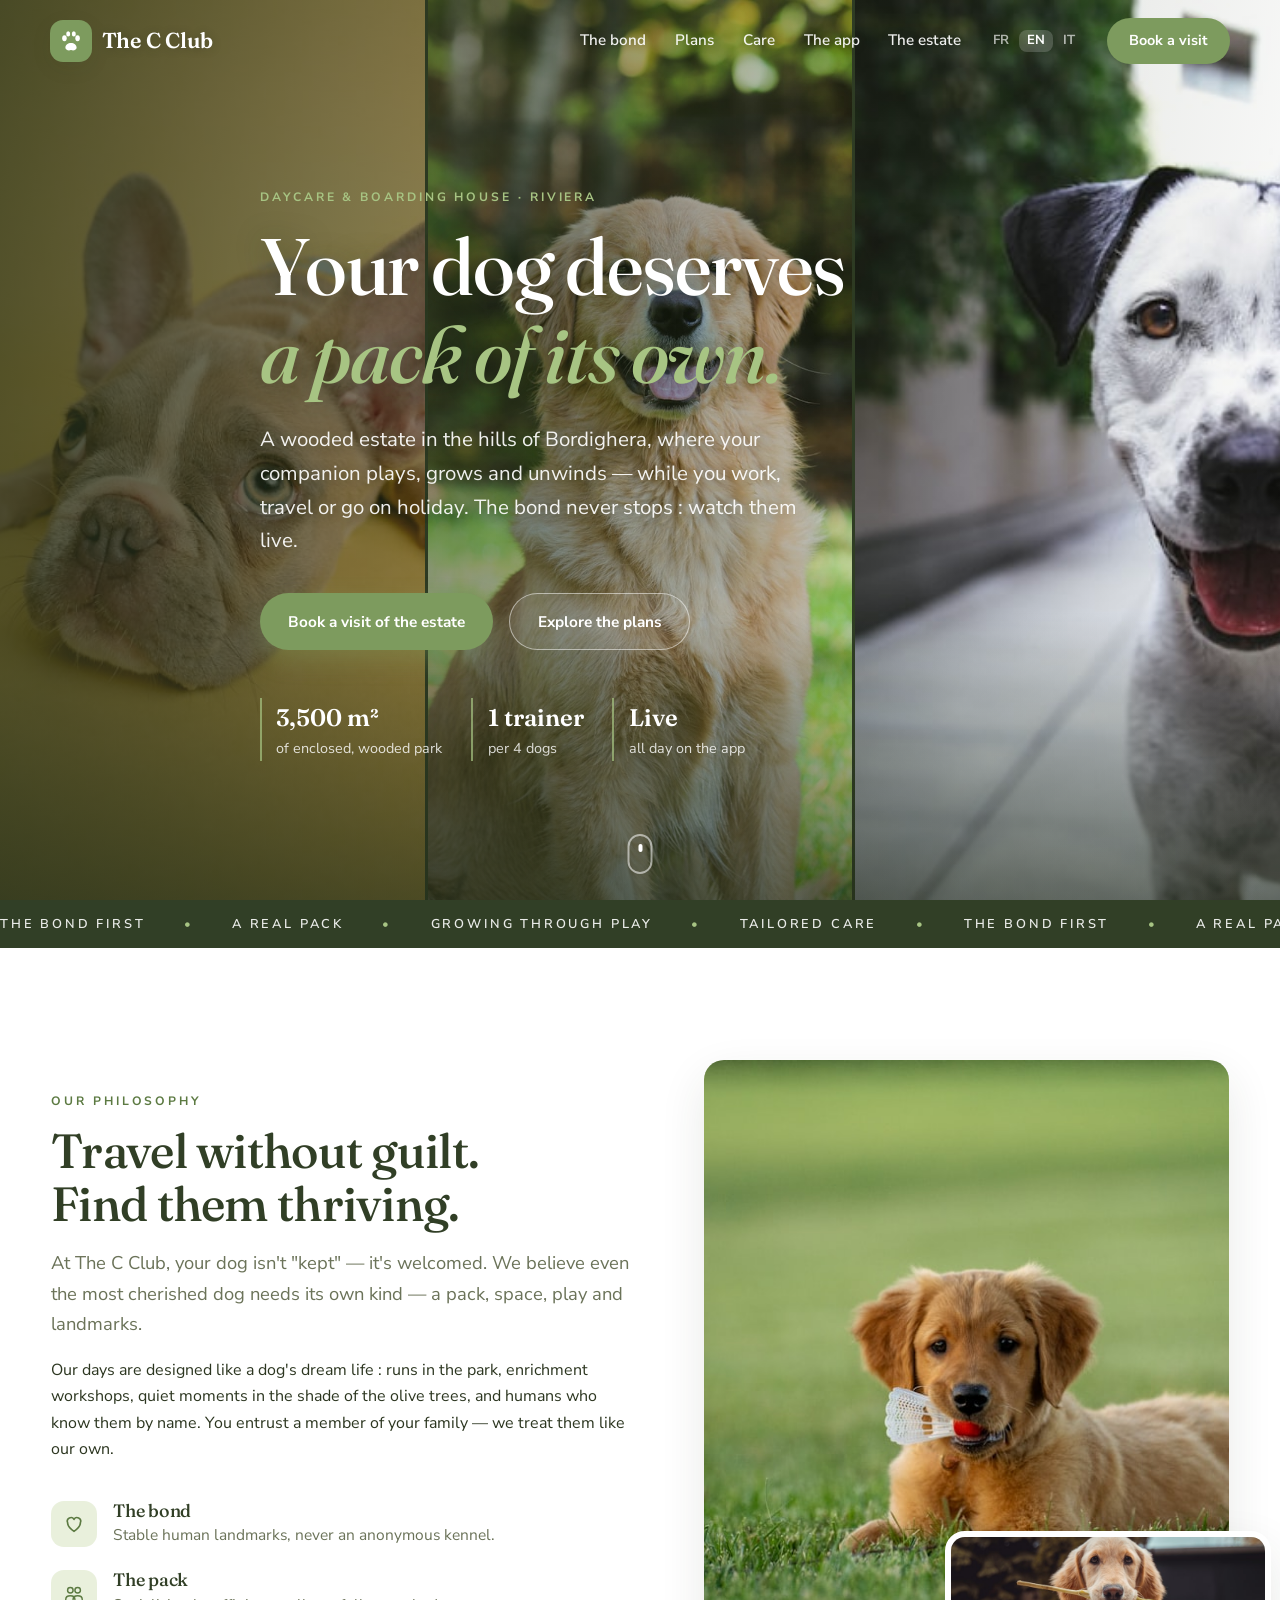
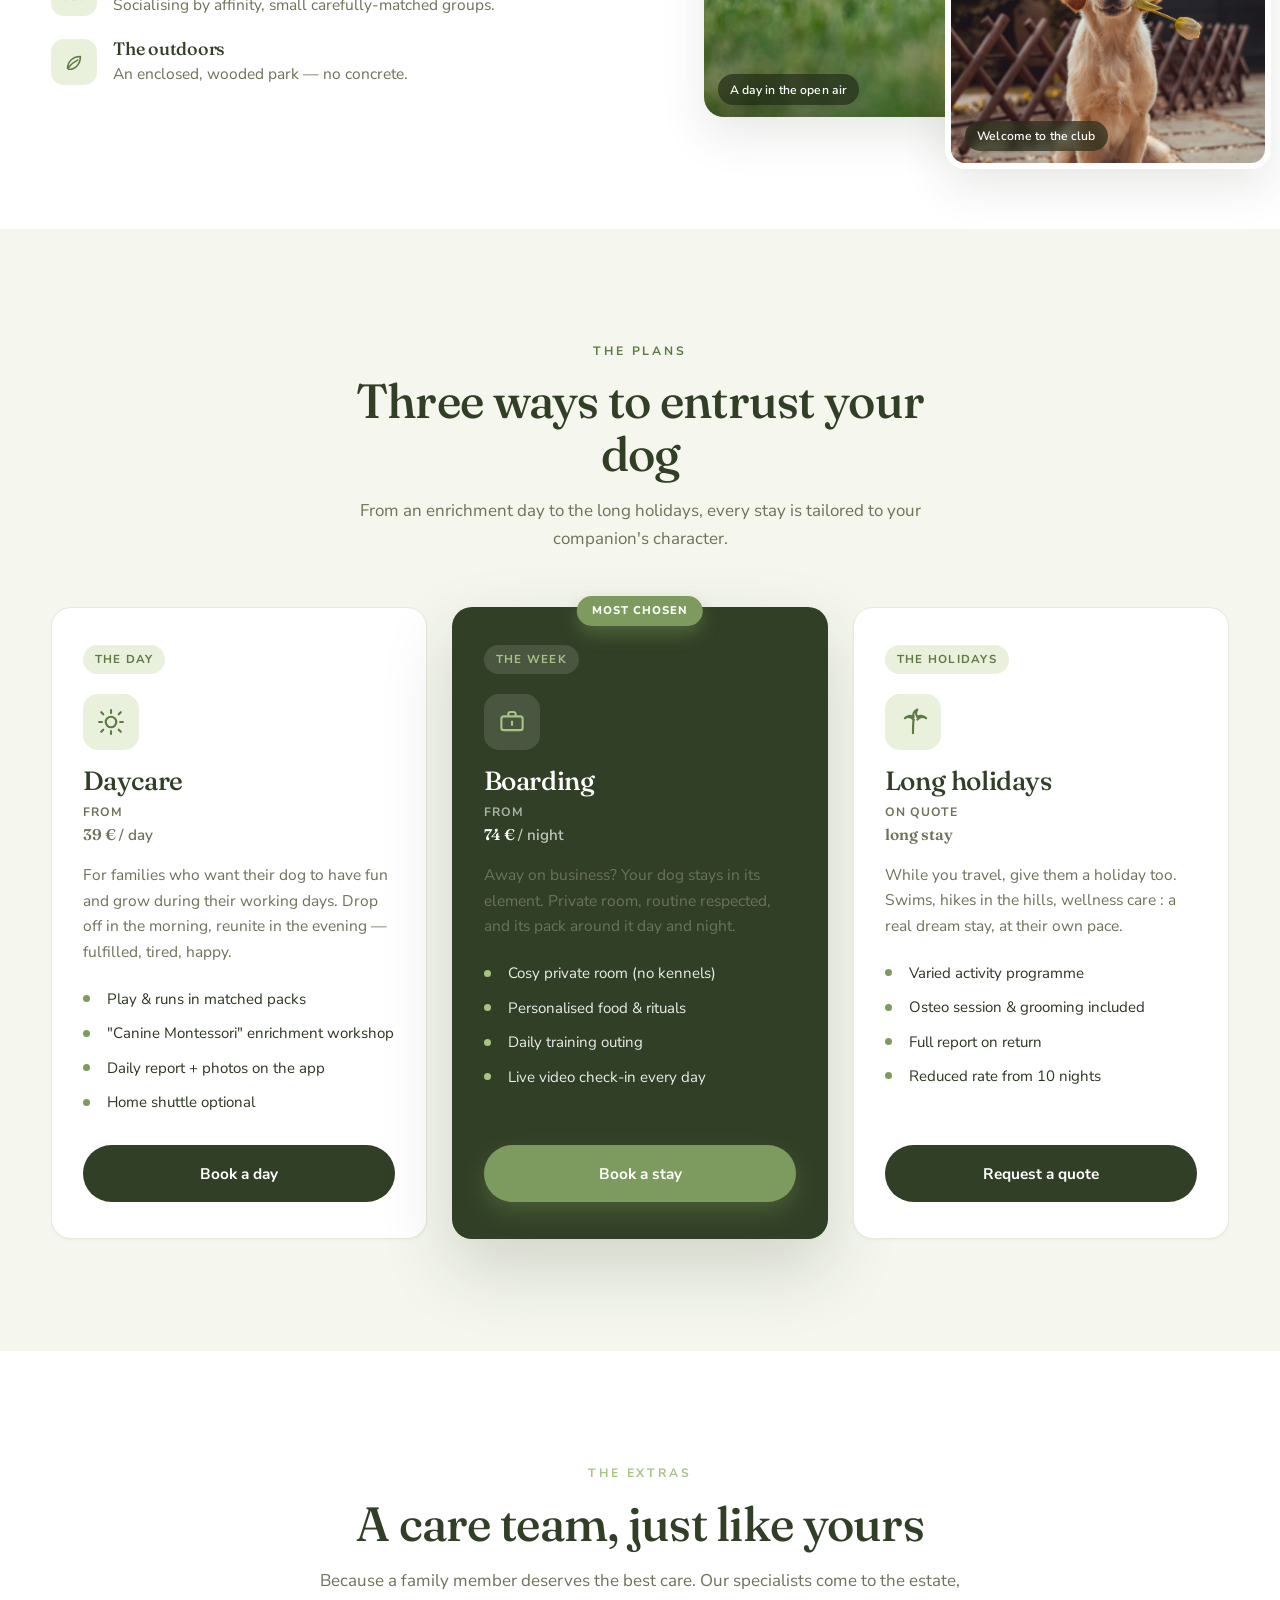
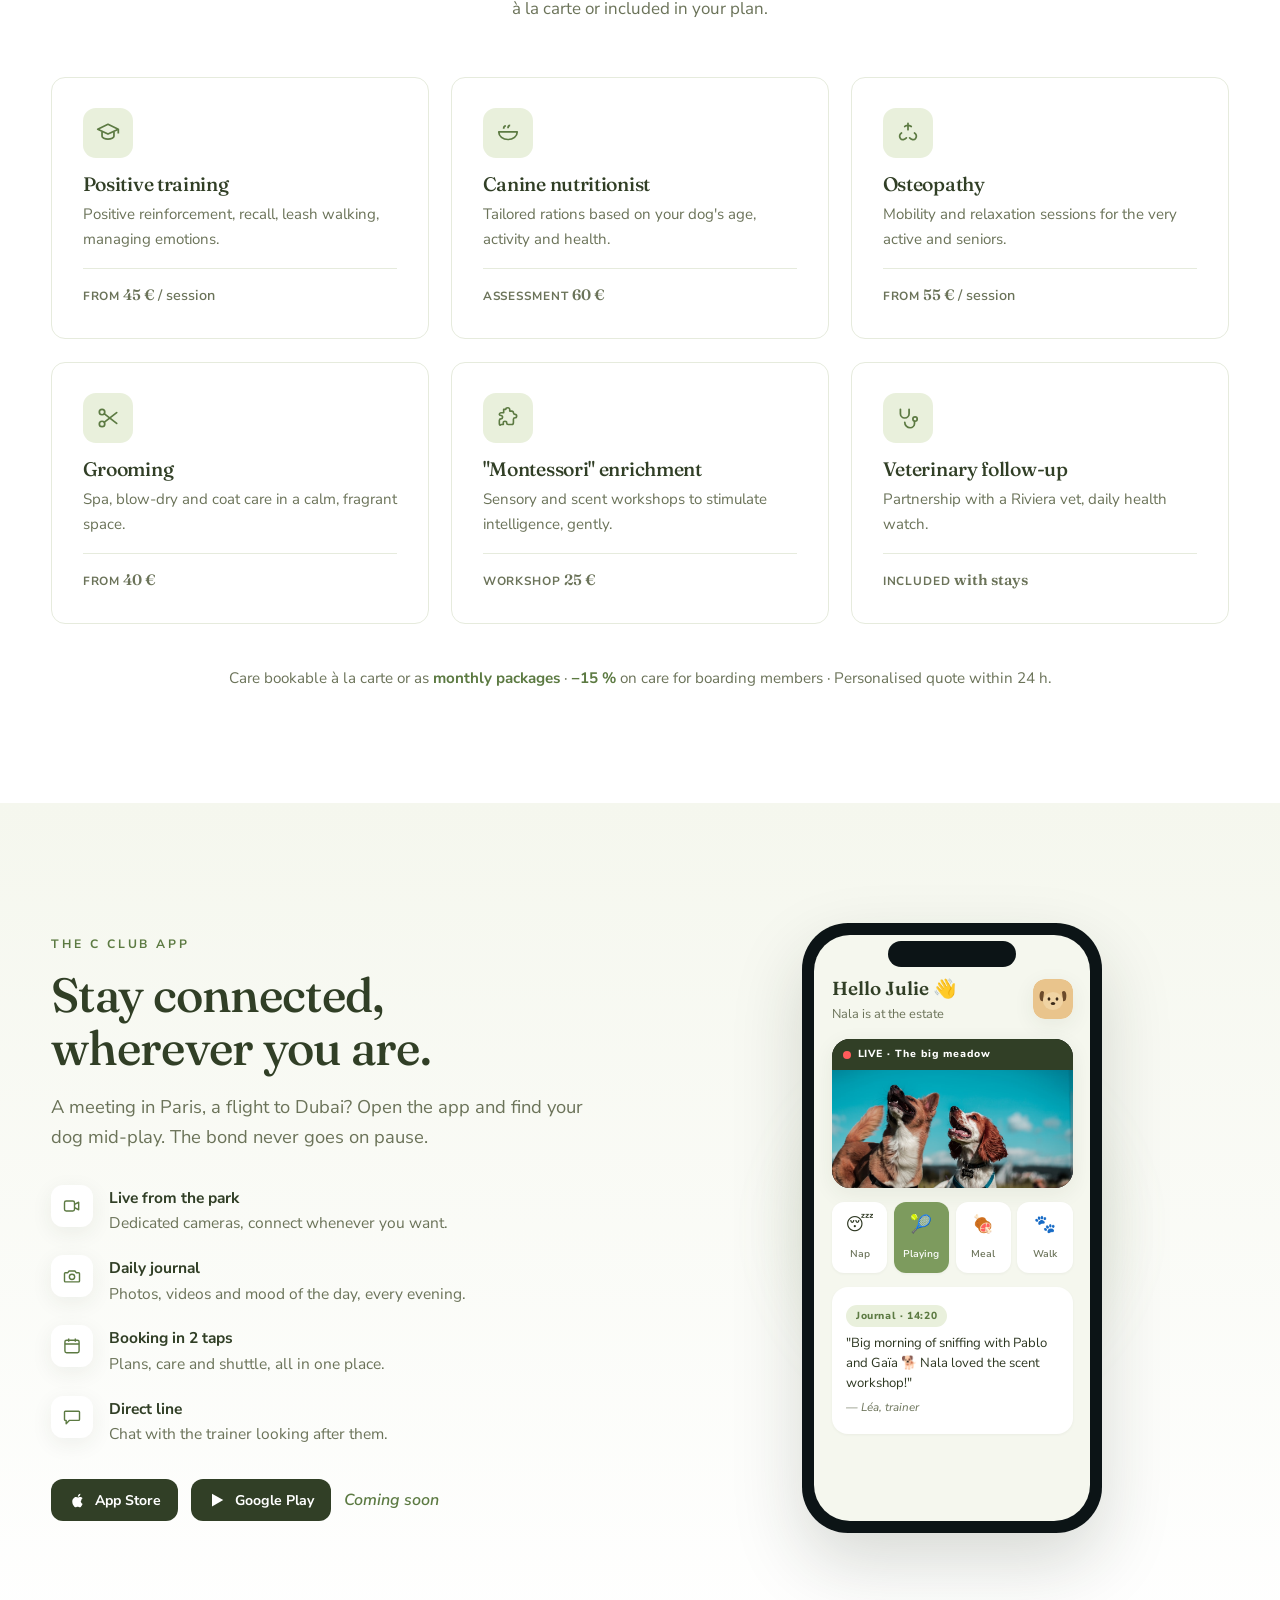
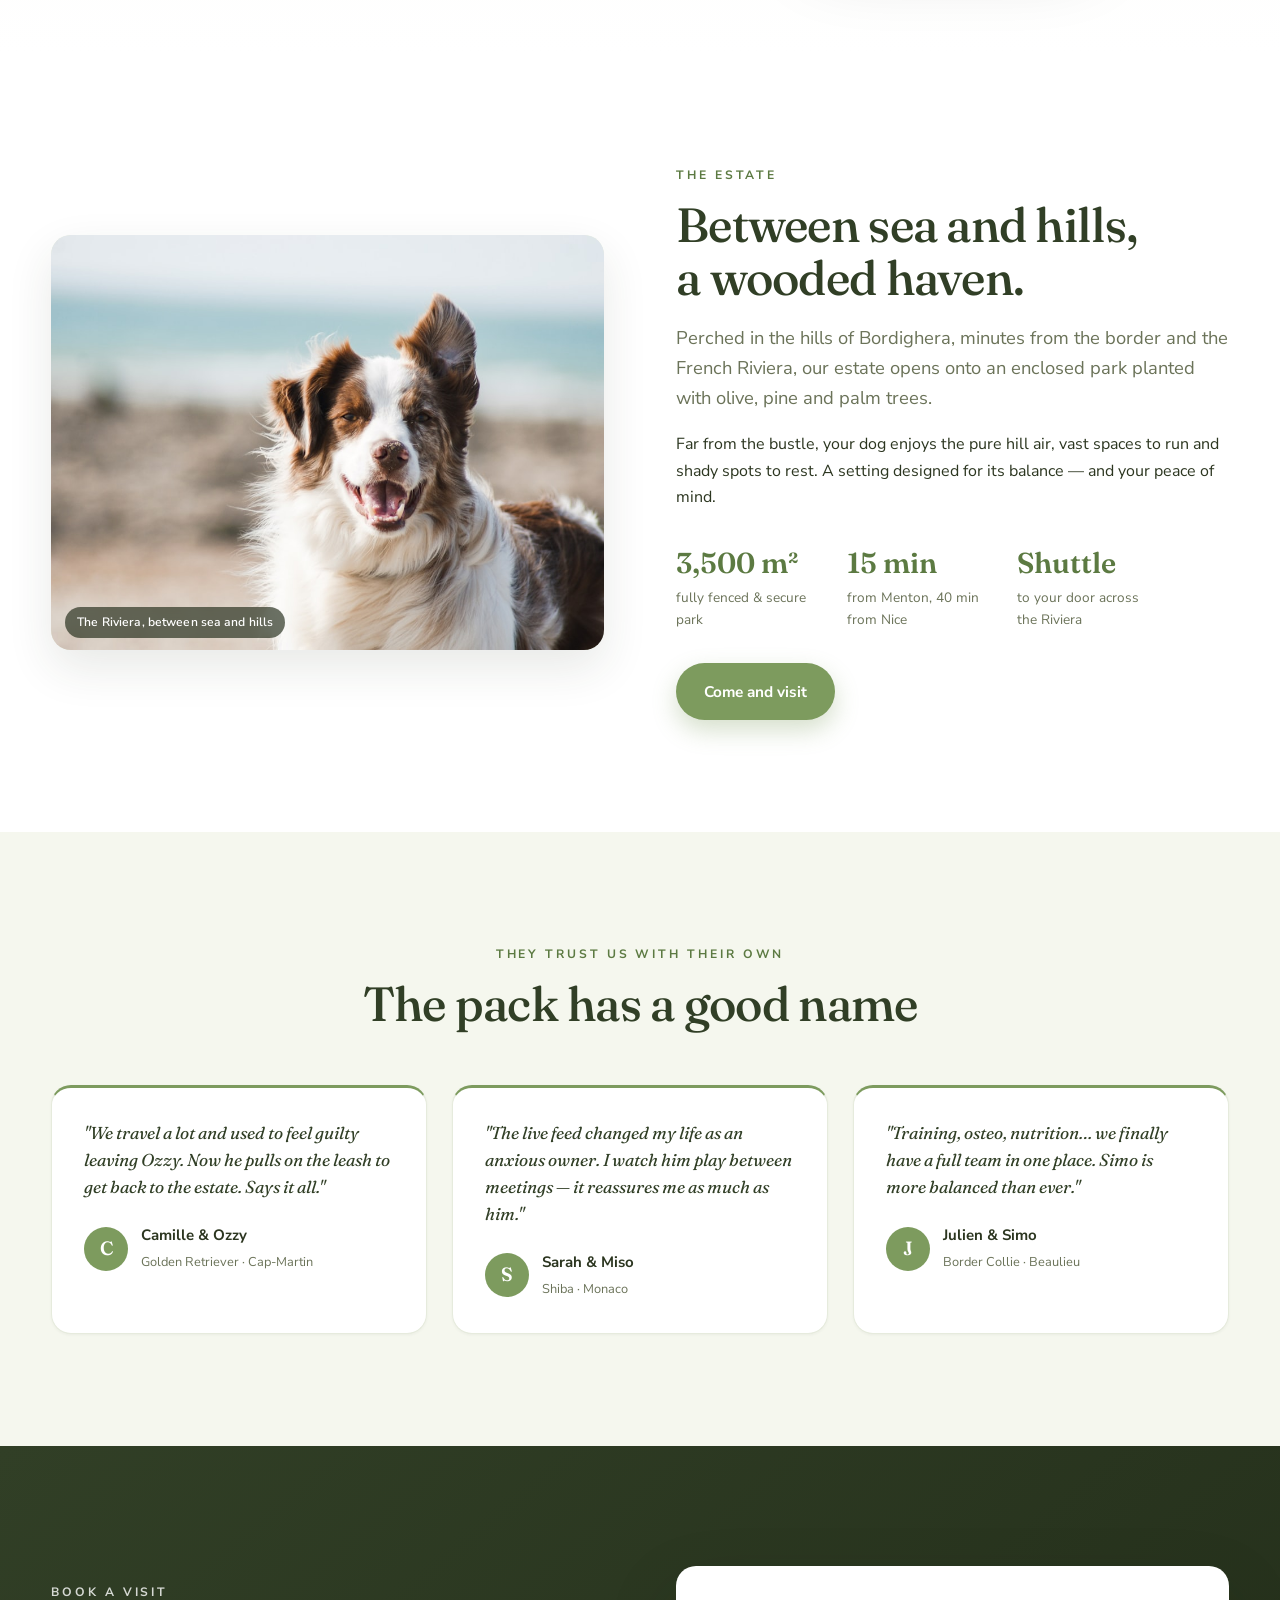
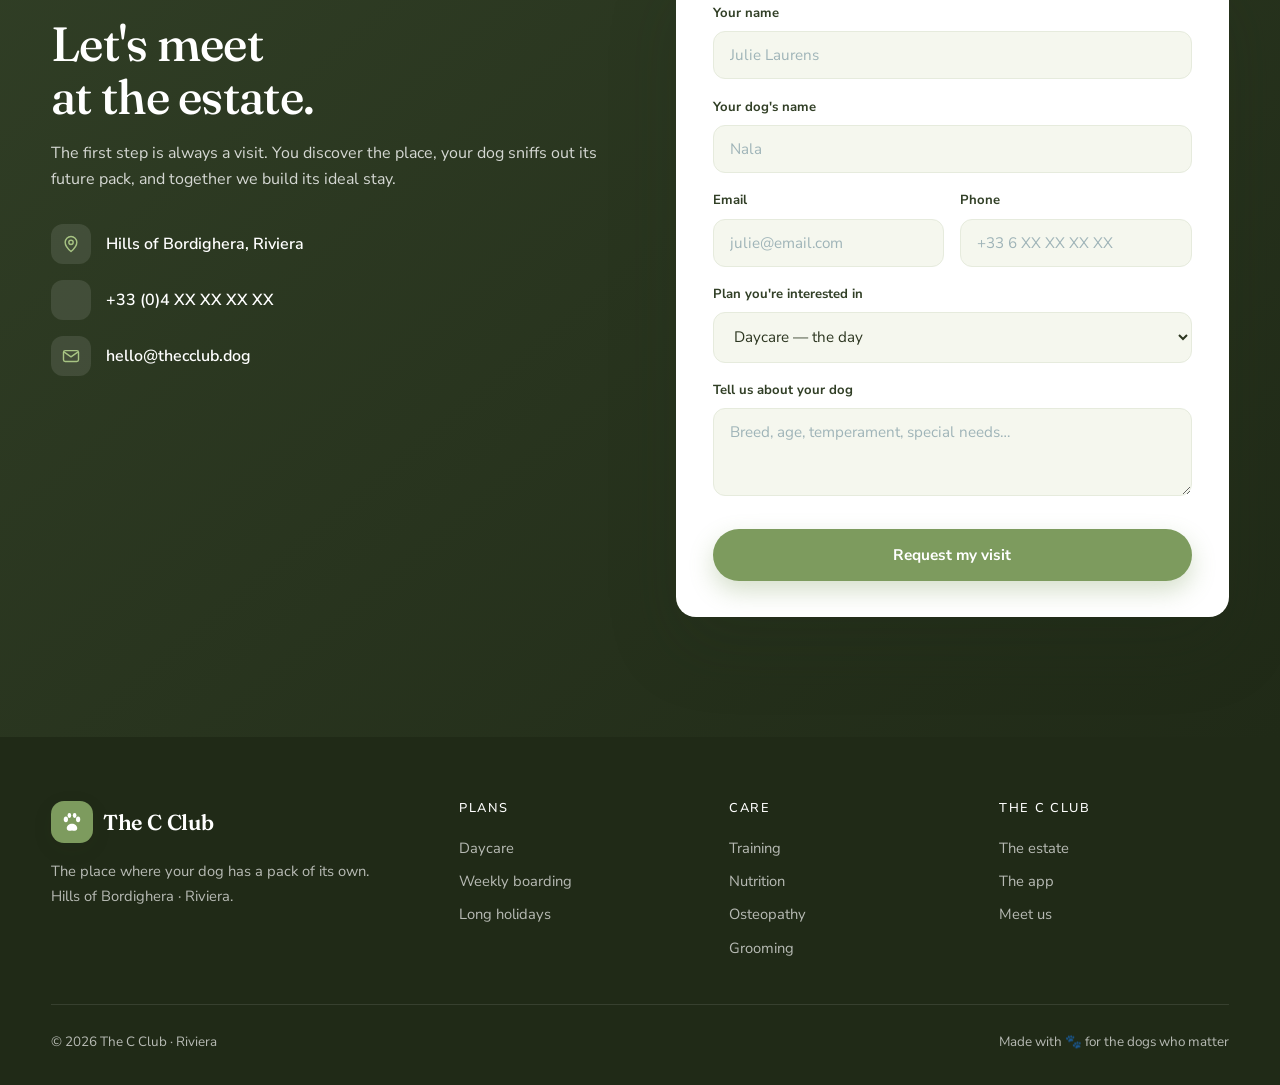
==== commit ca57d5a3: "Photo principale en montage : bouledogue francais + labrador + batard (FR/EN/IT) Co-Authored-By: Cla" ====
--- a/index.html
+++ b/index.html
@@ -58,7 +58,11 @@
   <!-- ===================== HERO ===================== -->
   <section class="hero" id="accueil">
     <div class="hero__scene" aria-hidden="true">
-      <img class="hero__img" src="assets/hero.jpg" alt="" fetchpriority="high" />
+      <div class="hero__mosaic">
+        <img src="assets/hero-frenchie.jpg" alt="" fetchpriority="high" />
+        <img src="assets/hero-lab.jpg" alt="" />
+        <img src="assets/hero-batard.jpg" alt="" />
+      </div>
     </div>
 
     <div class="hero__content">
@@ -122,10 +126,10 @@
       </div>
       <div class="concept__visual reveal">
         <div class="photo photo--tall" data-caption="Une journée au grand air">
-          <img src="assets/parc.jpg" alt="Labrador détendu dans l'herbe du parc" loading="lazy" />
+          <img src="assets/parc.jpg" alt="Chiot golden retriever détendu dans l'herbe du parc" loading="lazy" />
         </div>
         <div class="photo photo--small" data-caption="Bienvenue au club">
-          <img src="assets/puppy.jpg" alt="Bouledogue français beige, membre du club" loading="lazy" />
+          <img src="assets/puppy.jpg" alt="Golden retriever, membre du club" loading="lazy" />
         </div>
       </div>
     </div>
--- a/styles.css
+++ b/styles.css
@@ -120,6 +120,8 @@
 .hero { position: relative; min-height: 100vh; display: flex; align-items: center; overflow: hidden; padding: 7rem 0 4rem; }
 .hero__scene { position: absolute; inset: 0; z-index: 0; background: var(--teal-dark); }
 .hero__img { width: 100%; height: 100%; object-fit: cover; object-position: center 42%; }
+.hero__mosaic { display: grid; grid-template-columns: repeat(3, 1fr); width: 100%; height: 100%; gap: 3px; }
+.hero__mosaic img { width: 100%; height: 100%; object-fit: cover; object-position: center 35%; }
 .hero::after { content: ""; position: absolute; inset: 0; z-index: 1;
   background:
     linear-gradient(100deg, rgba(40,52,30,0.82) 0%, rgba(40,52,30,0.45) 46%, rgba(40,52,30,0.10) 76%, transparent 100%),
